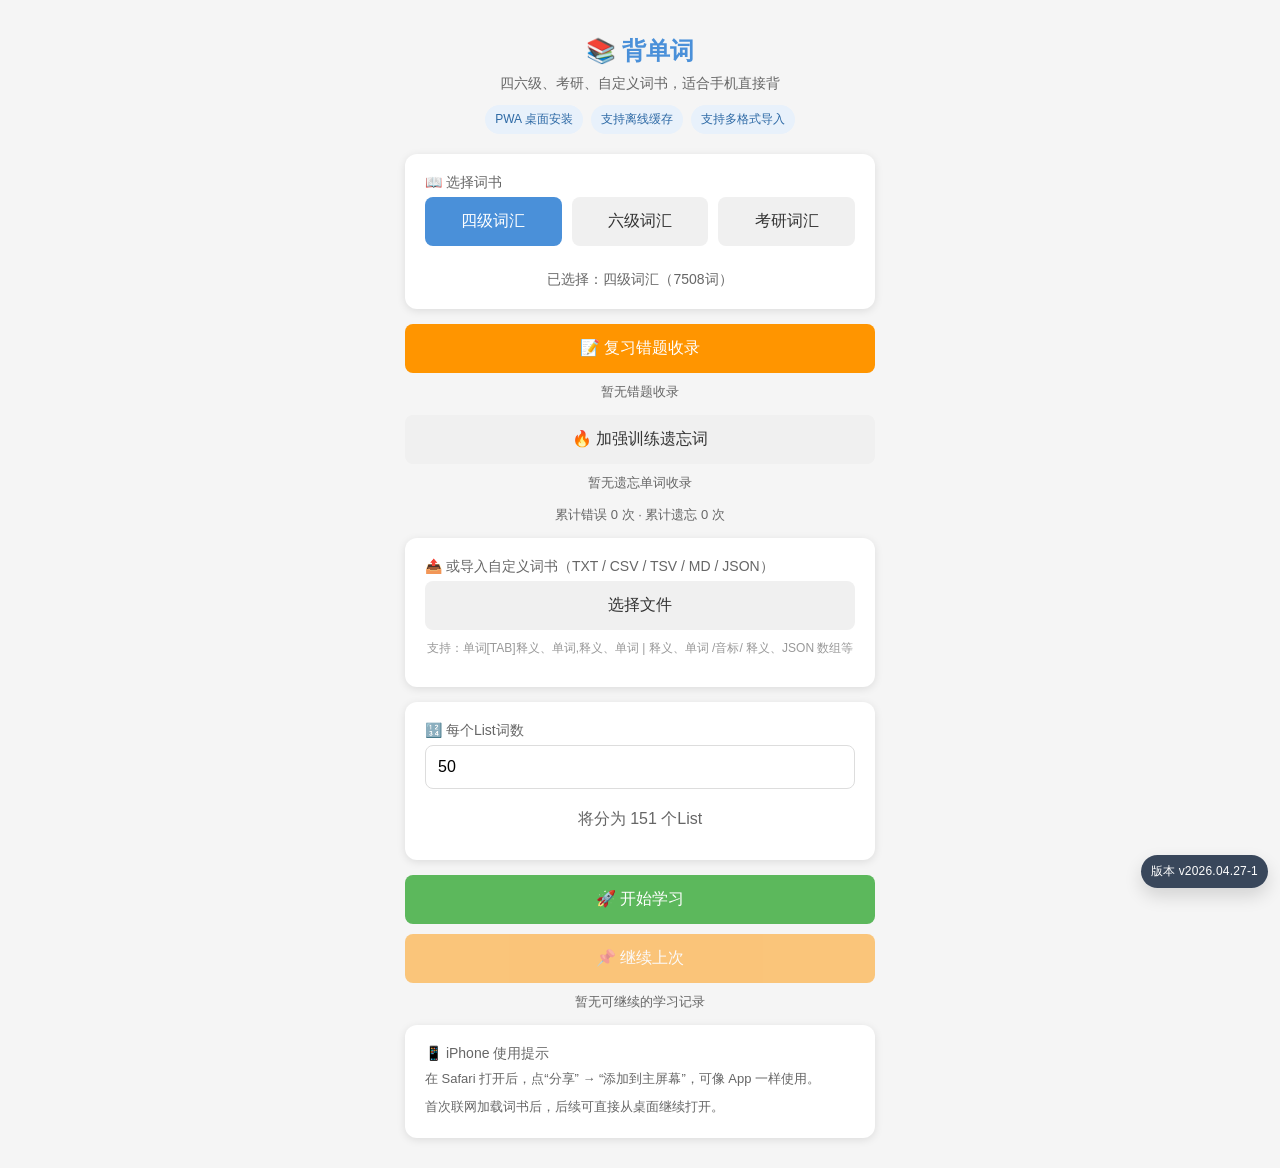
==== index.html @ 90d3c3e3 "fix: improve learning flow and book loading" ====
<!DOCTYPE html>
<html lang="zh-CN">
<head>
    <meta charset="UTF-8">
    <meta name="viewport" content="width=device-width, initial-scale=1.0, maximum-scale=1.0, user-scalable=no">
    <meta name="description" content="支持四级、六级、考研和自定义词书导入的移动端背单词应用。">
    <meta name="format-detection" content="telephone=no">
    <meta name="apple-mobile-web-app-capable" content="yes">
    <meta name="apple-mobile-web-app-status-bar-style" content="default">
    <meta name="apple-mobile-web-app-title" content="背单词">
    <meta name="theme-color" content="#4A90D9">
    <title>背单词</title>
    <link rel="manifest" href="manifest.json">
    <link rel="apple-touch-icon" href="icon-192.png">
    <script src="phonetic_db.js"></script>
    <style>
        * { margin: 0; padding: 0; box-sizing: border-box; }
        body { font-family: -apple-system, BlinkMacSystemFont, 'Segoe UI', Roboto, sans-serif; background: #f5f5f5; min-height: 100vh; }
        .container { max-width: 500px; margin: 0 auto; padding: 15px; }
        .header { text-align: center; padding: 20px 0; }
        .header h1 { color: #4A90D9; font-size: 24px; }
        .header p { color: #666; font-size: 14px; margin-top: 8px; }
        .card { background: white; border-radius: 12px; padding: 20px; margin-bottom: 15px; box-shadow: 0 2px 8px rgba(0,0,0,0.1); }
        .btn { display: block; width: 100%; padding: 14px; border: none; border-radius: 8px; font-size: 16px; cursor: pointer; margin-bottom: 10px; }
        .btn-primary { background: #4A90D9; color: white; }
        .btn-secondary { background: #f0f0f0; color: #333; }
        .btn-success { background: #5cb85c; color: white; }
        .btn-orange { background: #FF9500; color: white; }
        .btn-danger { background: #d9534f; color: white; }
        .btn:disabled { opacity: 0.5; }
        input, select { width: 100%; padding: 12px; border: 1px solid #ddd; border-radius: 8px; font-size: 16px; margin-bottom: 10px; }
        label { display: block; margin-bottom: 5px; color: #666; font-size: 14px; }
        .status-row { display: flex; gap: 8px; justify-content: center; flex-wrap: wrap; margin-top: 12px; }
        .status-pill { padding: 6px 10px; border-radius: 999px; background: #e8f1fb; color: #2d69a5; font-size: 12px; }
        .word-display { text-align: center; padding: 30px; background: linear-gradient(135deg, #667eea 0%, #764ba2 100%); border-radius: 12px; color: white; margin-bottom: 20px; }
        .word-display h2 { font-size: 32px; margin-bottom: 10px; }
        .word-display .phonetic { font-size: 18px; opacity: 0.9; margin-top: 5px; }
        .mode-switch { display: flex; gap: 10px; margin-bottom: 15px; }
        .mode-switch button { flex: 1; padding: 10px; border: none; border-radius: 8px; background: #f0f0f0; cursor: pointer; }
        .mode-switch button.active { background: #4A90D9; color: white; }
        .choice-btn { background: white; border: 2px solid #e0e0e0; color: #333; outline: none; -webkit-tap-highlight-color: transparent; }
        .choice-btn:hover, .choice-btn:focus { border-color: #e0e0e0; box-shadow: none; }
        .choice-btn:active { border-color: #4A90D9; }
        .progress { display: flex; justify-content: space-between; font-size: 14px; color: #666; margin-bottom: 15px; }
        .result { text-align: center; }
        .result h2 { color: #4A90D9; font-size: 28px; margin-bottom: 20px; }
        .stat { font-size: 48px; color: #5cb85c; margin: 20px 0; }
        .wrong-word { padding: 10px; background: #fff3f3; border-left: 3px solid #d9534f; margin-bottom: 8px; font-size: 14px; }
        .hidden { display: none !important; }
        .file-info { text-align: center; color: #666; margin: 10px 0; }
        .loading { text-align: center; padding: 40px; color: #666; }
        .loading-spinner { font-size: 32px; animation: spin 1s linear infinite; }
        @keyframes spin { from { transform: rotate(0deg); } to { transform: rotate(360deg); } }
        .list-grid { display: grid; grid-template-columns: repeat(3, 1fr); gap: 10px; }
        .list-item { background: white; border: 2px solid #e0e0e0; border-radius: 10px; padding: 15px; text-align: center; cursor: pointer; }
        .list-item:hover { border-color: #4A90D9; }
        .list-item .list-num { font-size: 18px; font-weight: bold; color: #4A90D9; }
        .list-item .list-count { font-size: 12px; color: #999; margin-top: 5px; }
        .list-pager { display: flex; align-items: center; gap: 8px; margin-bottom: 12px; }
        .list-pager button { flex: 0 0 auto; border: none; border-radius: 8px; background: #eef6ff; color: #4A90D9; padding: 10px 12px; font-size: 14px; }
        .list-pager button:disabled { opacity: 0.45; }
        .list-pager select { flex: 1; margin: 0; padding: 9px 10px; font-size: 14px; }
        .list-page-info { text-align: center; color: #666; font-size: 13px; margin-bottom: 10px; }
        .preview-toolbar { display: flex; align-items: center; justify-content: space-between; gap: 12px; margin-bottom: 10px; color: #666; font-size: 13px; }
        .preview-word { display: grid; grid-template-columns: minmax(0, 1fr) auto; gap: 8px 12px; padding: 12px; border-bottom: 1px solid #f0f0f0; }
        .preview-word:last-child { border-bottom: none; }
        .preview-word .pw-en { font-size: 16px; font-weight: 500; color: #333; }
        .preview-word .pw-phonetic { font-size: 13px; color: #888; margin-top: 2px; }
        .preview-word .pw-cn { grid-column: 1 / -1; font-size: 14px; color: #666; line-height: 1.45; cursor: pointer; transition: all 0.2s ease; }
        .preview-word .pw-cn.masked { filter: blur(5px); color: transparent; text-shadow: 0 0 10px rgba(102,102,102,0.85); user-select: none; }
        .preview-word .pw-cn.masked::after { content: '点击显示释义'; display: block; color: #999; filter: none; text-shadow: none; font-size: 12px; }
        .preview-main { display: flex; align-items: center; gap: 8px; min-width: 0; }
        .preview-main > div { min-width: 0; }
        .forgot-toggle { align-self: center; background: #f4f6f8; color: #666; border: 1px solid #dfe4ea; border-radius: 999px; padding: 7px 10px; font-size: 13px; cursor: pointer; white-space: nowrap; }
        .forgot-toggle.active { background: #fff3e6; color: #d9822b; border-color: #f0b36b; }
        .preview-speak-btn { background: #eef6ff; color: #4A90D9; border: 1px solid #cfe5fb; border-radius: 50%; width: 32px; height: 32px; font-size: 15px; cursor: pointer; flex: 0 0 auto; }
        .preview-speak-btn:hover { background: #dcedff; }
        .speak-btn { background: #4A90D9; color: white; border: none; border-radius: 50%; width: 40px; height: 40px; font-size: 18px; cursor: pointer; margin-left: 10px; }
        .speak-btn:hover { background: #357abd; }
        .word-header { display: flex; align-items: center; justify-content: center; gap: 10px; }
        .pronunciation-fallback { margin-top: 12px; background: rgba(255,255,255,0.18); border-radius: 10px; padding: 10px; }
        .pronunciation-fallback p { font-size: 12px; opacity: 0.95; margin-bottom: 8px; }
        .pronunciation-fallback audio { width: 100%; }
        .resume-info { text-align: center; color: #666; font-size: 13px; margin: 6px 0 14px; min-height: 18px; }
        .tip-list { color: #666; font-size: 13px; line-height: 1.7; }
        .tip-list p + p { margin-top: 6px; }
        .version-badge {
            position: fixed;
            right: 12px;
            bottom: 12px;
            padding: 8px 10px;
            border-radius: 999px;
            background: rgba(31, 47, 70, 0.88);
            color: #fff;
            font-size: 12px;
            letter-spacing: 0.2px;
            box-shadow: 0 8px 18px rgba(0,0,0,0.14);
            z-index: 999;
        }
    </style>
</head>
<body>
    <div class="container">
        <!-- 设置页 -->
        <div id="setup-page">
            <div class="header">
                <h1>📚 背单词</h1>
                <p>四六级、考研、自定义词书，适合手机直接背</p>
                <div class="status-row">
                    <span class="status-pill">PWA 桌面安装</span>
                    <span class="status-pill">支持离线缓存</span>
                    <span class="status-pill">支持多格式导入</span>
                </div>
            </div>
            
            <div id="loading-area" class="loading">
                <div class="loading-spinner">⏳</div>
                <p style="margin-top:10px;">正在加载词书...</p>
            </div>

            <div id="book-selection" class="hidden">
                <div class="card">
                    <label>📖 选择词书</label>
                    <div style="display:flex;gap:10px;margin-bottom:15px;">
                        <button class="btn btn-primary" onclick="selectBook('cet4')" id="btn-cet4" style="flex:1;">四级词汇</button>
                        <button class="btn btn-secondary" onclick="selectBook('cet6')" id="btn-cet6" style="flex:1;">六级词汇</button>
                        <button class="btn btn-secondary" onclick="selectBook('kaoyan')" id="btn-kaoyan" style="flex:1;">考研词汇</button>
                    </div>
                    <div id="book-info" style="text-align:center;color:#666;font-size:14px;">请选择词书</div>
                </div>

                <button class="btn btn-orange" onclick="reviewCollectedWrongWords()">📝 复习错题收录</button>
                <div id="wrong-collection-info" class="resume-info">暂无错题收录</div>
                <button class="btn btn-secondary" onclick="reviewForgottenWords()">🔥 加强训练遗忘词</button>
                <div id="forgot-home-info" class="resume-info">暂无遗忘单词收录</div>
                <div id="learning-stats-info" class="resume-info">累计错误 0 次 · 累计遗忘 0 次</div>

                <div class="card">
                    <label>📤 或导入自定义词书（TXT / CSV / TSV / MD / JSON）</label>
                    <input type="file" id="file-input" accept=".txt,.csv,.tsv,.md,.list,.json" style="display:none">
                    <button class="btn btn-secondary" onclick="document.getElementById('file-input').click()">选择文件</button>
                    <div style="text-align:center;color:#999;font-size:12px;margin-top:8px;">支持：单词[TAB]释义、单词,释义、单词 | 释义、单词 /音标/ 释义、JSON 数组等</div>
                    <div id="file-info" class="file-info"></div>
                </div>

                <div class="card">
                    <label>🔢 每个List词数</label>
                    <input type="number" id="words-per-list" value="50" min="5" max="200">
                    <div id="list-count" style="text-align:center;color:#666;margin:10px 0;">将分为 0 个List</div>
                </div>

                <button class="btn btn-success" onclick="showListSelection()">🚀 开始学习</button>
                <button class="btn btn-orange" onclick="continueLearning()" id="continue-btn" disabled>📌 继续上次</button>
                <div id="resume-info" class="resume-info">暂无可继续的学习记录</div>
            </div>

            <div class="card">
                <label>📱 iPhone 使用提示</label>
                <div class="tip-list">
                    <p>在 Safari 打开后，点“分享” → “添加到主屏幕”，可像 App 一样使用。</p>
                    <p>首次联网加载词书后，后续可直接从桌面继续打开。</p>
                </div>
            </div>
        </div>

        <!-- List选择页 -->
        <div id="list-page" class="hidden">
            <div class="header"><h1>📋 选择List</h1></div>
            <div class="card">
                <div class="list-pager">
                    <button type="button" id="list-prev-btn" onclick="changeListPage(-1)">上一页</button>
                    <select id="list-page-select" onchange="goToListPage(parseInt(this.value, 10))"></select>
                    <button type="button" id="list-next-btn" onclick="changeListPage(1)">下一页</button>
                </div>
                <div id="list-page-info" class="list-page-info"></div>
                <div id="list-grid" class="list-grid"></div>
            </div>
            <button class="btn btn-secondary" onclick="showSetup()">返回</button>
        </div>

        <!-- List预览页 -->
        <div id="preview-page" class="hidden">
            <div class="header"><h1 id="preview-title">List 1</h1></div>
            <div class="card">
                <div class="preview-toolbar">
                    <label style="margin:0;display:flex;align-items:center;gap:6px;"><input type="checkbox" id="meaning-mask-toggle" checked onchange="togglePreviewMeaningMask(this.checked)"> 遮挡中文释义</label>
                    <span id="forgot-preview-info">遗忘收录 0 个</span>
                </div>
                <div id="preview-words" style="max-height: 60vh; overflow-y: auto;"></div>
            </div>
            <button class="btn btn-success" onclick="startListLearning()">🚀 开始背诵</button>
            <button class="btn btn-orange" onclick="reviewForgottenWords()">🔥 加强训练遗忘词</button>
            <button class="btn btn-secondary" onclick="showListSelection()">返回</button>
        </div>

        <!-- 学习页 -->
        <div id="learn-page" class="hidden">
            <div class="progress">
                <span id="list-progress">List 1/1</span>
                <span id="word-progress">1/50</span>
                <span id="score-display">正确: 0</span>
            </div>
            <div class="word-display">
                <div class="word-header">
                    <h2 id="word-text">word</h2>
                    <button class="speak-btn" onclick="speakWord()">🔊</button>
                </div>
                <div class="phonetic" id="word-phonetic">/phonetic/</div>
                <div id="pronunciation-fallback" class="pronunciation-fallback">
                    <p>如果喇叭没有声音，请直接点下面的播放控件。</p>
                    <audio id="pronunciation-player" controls playsinline webkit-playsinline preload="none"></audio>
                </div>
            </div>
            <div class="mode-switch">
                <button id="mode-select" onclick="switchMode('select')">选择题</button>
                <button id="mode-input" onclick="switchMode('input')">输入</button>
            </div>
            <div id="choices-area"></div>
            <div id="input-area" class="hidden">
                <input type="text" id="answer-input" placeholder="输入中文意思" autocomplete="off">
                <button class="btn btn-success" onclick="checkInput()">确认</button>
            </div>
            <div id="feedback-area"></div>
            <button class="btn btn-secondary" id="previous-word-btn" onclick="previousWord()">上一个</button>
            <button class="btn btn-secondary" onclick="showSetup()">返回</button>
        </div>

        <!-- 结果页 -->
        <div id="result-page" class="hidden">
            <div class="card result">
                <h2>🎉 学习完成</h2>
                <div class="stat" id="accuracy">0%</div>
                <p id="score-text">正确: 0  错误: 0</p>
            </div>
            <div class="card">
                <h3>📝 错词本</h3>
                <div id="wrong-words-list"></div>
            </div>
            <button class="btn btn-primary" onclick="showSetup()">重新开始</button>
            <button class="btn btn-orange" onclick="reviewWrongWords()">复习错词</button>
            <button class="btn btn-secondary" onclick="reviewCollectedWrongWords()">复习全部收录错题</button>
        </div>
    </div>
    <div id="version-badge" class="version-badge">版本 --</div>

    <script>
        let app = {
            words: [],
            allLists: [],
            currentListIdx: 0,
            currentWordIdx: 0,
            wordsPerList: 50,
            mode: 'select',
            score: 0,
            wrongWords: [],
            choiceLocked: false,
            showAnswer: false,
            wordBooks: {},
            bookManifest: null,
            selectedListIdx: 0,
            previewWords: [],
            listPageIdx: 0,
            reviewReturnState: null
        };

        let currentBookKey = 'cet4';
        const APP_VERSION = 'v2026.04.27-1';
        const WORD_APP_STATE_KEY = 'wordAppState';
        const WRONG_WORDS_COLLECTION_KEY = 'wrongWordsCollection:v1';
        const FORGOTTEN_WORDS_COLLECTION_KEY = 'forgottenWordsCollection:v1';
        const WORD_STATS_KEY = 'wordStats:v1';
        const WORD_BOOKS_CACHE_KEY = 'wordBooksManifest:v1';
        const LEGACY_WORD_BOOKS_CACHE_KEYS = ['wordBooksCache', 'wordBooksCache:v2', 'wordBooksCache:v3'];
        const WORD_BOOKS_MANIFEST_PATH = 'books_manifest.json';
        const BOOK_NAMES = {cet4: '四级词汇', cet6: '六级词汇', kaoyan: '考研词汇'};
        let currentWordRenderToken = 0;
        let phoneticCache = {};
        let englishVoices = [];
        let pronunciationAudio = null;
        const LISTS_PER_PAGE = 24;

        function getWordCollectionKey(word) {
            const bookKey = word.bookKey || currentBookKey;
            return `${bookKey}::${word.word}::${word.meaning}`;
        }

        function getWrongWordKey(word) {
            return getWordCollectionKey(word);
        }

        function getStoredCollection(storageKey) {
            try {
                const data = JSON.parse(localStorage.getItem(storageKey) || '{}');
                return data && typeof data === 'object' && !Array.isArray(data) ? data : {};
            } catch (e) {
                return {};
            }
        }

        function saveStoredCollection(storageKey, collection) {
            localStorage.setItem(storageKey, JSON.stringify(collection));
        }

        function getWordStatsCollection() {
            return getStoredCollection(WORD_STATS_KEY);
        }

        function saveWordStatsCollection(collection) {
            saveStoredCollection(WORD_STATS_KEY, collection);
        }

        function getWordStats(word) {
            return getWordStatsCollection()[getWordCollectionKey(word)] || {};
        }

        function incrementWordStat(word, fieldName) {
            if (!word || !word.word || !word.meaning) return;
            const collection = getWordStatsCollection();
            const key = getWordCollectionKey(word);
            const existing = collection[key] || {};
            collection[key] = {
                word: word.word,
                meaning: word.meaning,
                phonetic: word.phonetic || existing.phonetic || '',
                bookKey: word.bookKey || currentBookKey,
                bookName: word.bookName || BOOK_NAMES[currentBookKey] || currentBookKey,
                wrongCount: existing.wrongCount || 0,
                forgottenCount: existing.forgottenCount || 0,
                updatedAt: Date.now()
            };
            collection[key][fieldName] = (collection[key][fieldName] || 0) + 1;
            saveWordStatsCollection(collection);
            updateLearningStatsInfo();
        }

        function updateLearningStatsInfo() {
            const info = document.getElementById('learning-stats-info');
            if (!info) return;
            const stats = Object.values(getWordStatsCollection());
            const wrongTotal = stats.reduce((sum, item) => sum + (item.wrongCount || 0), 0);
            const forgottenTotal = stats.reduce((sum, item) => sum + (item.forgottenCount || 0), 0);
            info.textContent = `累计错误 ${wrongTotal} 次 · 累计遗忘 ${forgottenTotal} 次`;
        }

        function getWrongWordsCollection() {
            return getStoredCollection(WRONG_WORDS_COLLECTION_KEY);
        }

        function saveWrongWordsCollection(collection) {
            saveStoredCollection(WRONG_WORDS_COLLECTION_KEY, collection);
        }

        function getForgottenWordsCollection() {
            return getStoredCollection(FORGOTTEN_WORDS_COLLECTION_KEY);
        }

        function saveForgottenWordsCollection(collection) {
            saveStoredCollection(FORGOTTEN_WORDS_COLLECTION_KEY, collection);
        }

        function getCollectedForgottenWords() {
            return Object.values(getForgottenWordsCollection())
                .sort((a, b) => (b.markedAt || 0) - (a.markedAt || 0));
        }

        function updateForgottenCollectionInfo() {
            const words = getCollectedForgottenWords();
            const previewInfo = document.getElementById('forgot-preview-info');
            const homeInfo = document.getElementById('forgot-home-info');
            if (previewInfo) {
                previewInfo.textContent = `遗忘收录 ${words.length} 个`;
            }
            if (homeInfo) {
                homeInfo.textContent = words.length ? `已收录 ${words.length} 个遗忘单词` : '暂无遗忘单词收录';
            }
        }

        function togglePreviewMeaningMask(enabled) {
            document.querySelectorAll('#preview-words .pw-cn').forEach(el => {
                el.classList.toggle('masked', enabled && el.dataset.revealed !== 'true');
            });
        }

        function revealPreviewMeaning(el) {
            if (!el) return;
            el.dataset.revealed = 'true';
            el.classList.remove('masked');
        }

        function shuffledWords(words) {
            const result = [...words];
            for (let i = result.length - 1; i > 0; i--) {
                const j = Math.floor(Math.random() * (i + 1));
                [result[i], result[j]] = [result[j], result[i]];
            }
            return result;
        }

        function isForgottenWord(word) {
            return Boolean(getForgottenWordsCollection()[getWordCollectionKey(word)]);
        }

        function setForgottenWord(word, isForgotten) {
            if (!word || !word.word || !word.meaning) return;
            const collection = getForgottenWordsCollection();
            const key = getWordCollectionKey(word);

            if (isForgotten) {
                const existing = collection[key] || {};
                if (!existing.word) {
                    incrementWordStat(word, 'forgottenCount');
                }
                collection[key] = {
                    word: word.word,
                    meaning: word.meaning,
                    phonetic: word.phonetic || existing.phonetic || '',
                    bookKey: word.bookKey || currentBookKey,
                    bookName: word.bookName || BOOK_NAMES[currentBookKey] || currentBookKey,
                    markedAt: Date.now()
                };
            } else {
                delete collection[key];
            }

            saveForgottenWordsCollection(collection);
            updateForgottenCollectionInfo();
            updateLearningStatsInfo();
        }

        function getCollectedWrongWords() {
            return Object.values(getWrongWordsCollection())
                .sort((a, b) => (b.lastWrongAt || 0) - (a.lastWrongAt || 0));
        }

        function updateWrongCollectionInfo() {
            const info = document.getElementById('wrong-collection-info');
            if (!info) return;

            const words = getCollectedWrongWords();
            if (!words.length) {
                info.textContent = '暂无错题收录';
                return;
            }

            const totalWrongCount = words.reduce((sum, item) => sum + (item.wrongCount || 0), 0);
            info.textContent = `已收录 ${words.length} 个错题，累计错 ${totalWrongCount} 次`;
        }

        function recordWrongWord(word) {
            if (!word || !word.word || !word.meaning) return;
            incrementWordStat(word, 'wrongCount');

            if (!app.wrongWords.some(item => item.word === word.word && item.meaning === word.meaning)) {
                app.wrongWords.push(word);
            }

            const collection = getWrongWordsCollection();
            const key = getWrongWordKey(word);
            const existing = collection[key] || {};
            collection[key] = {
                word: word.word,
                meaning: word.meaning,
                phonetic: word.phonetic || existing.phonetic || '',
                bookKey: word.bookKey || currentBookKey,
                bookName: word.bookName || BOOK_NAMES[currentBookKey] || currentBookKey,
                wrongCount: (existing.wrongCount || 0) + 1,
                firstWrongAt: existing.firstWrongAt || Date.now(),
                lastWrongAt: Date.now()
            };
            saveWrongWordsCollection(collection);
            updateWrongCollectionInfo();
        }

        function clearForgottenRecords(words) {
            if (!Array.isArray(words) || words.length === 0) return;
            const collection = getForgottenWordsCollection();
            words.forEach(word => delete collection[getWordCollectionKey(word)]);
            saveForgottenWordsCollection(collection);
            updateForgottenCollectionInfo();
        }
        const bookLoadPromises = {};

        function getWordKey(word) {
            return String(word || '').trim().toLowerCase();
        }

        function setCachedPhonetic(word, phonetic) {
            const key = getWordKey(word);
            const normalized = normalizePhonetic(phonetic);
            if (key && normalized) {
                phoneticCache[key] = normalized;
            }
            return normalized;
        }

        function getCachedPhonetic(word) {
            return phoneticCache[getWordKey(word)] || '';
        }

        function rebuildPhoneticCache() {
            phoneticCache = {};

            if (typeof PHONETIC_DB !== 'undefined') {
                Object.entries(PHONETIC_DB).forEach(([word, phonetic]) => {
                    setCachedPhonetic(word, phonetic);
                });
            }

            if (app.wordBooks) {
                Object.values(app.wordBooks).forEach(words => {
                    words.forEach(item => setCachedPhonetic(item.word, item.phonetic));
                });
            }

            if (app.words) {
                app.words.forEach(item => setCachedPhonetic(item.word, item.phonetic));
            }
        }

        function hydrateWordPhonetic(word) {
            if (!word) return '';
            if (word.phonetic) {
                return setCachedPhonetic(word.word, word.phonetic);
            }

            const phonetic = getCachedPhonetic(word.word);
            if (phonetic) {
                word.phonetic = phonetic;
                return phonetic;
            }

            return '';
        }

        function getBookManifestEntry(bookKey) {
            return app.bookManifest?.books?.[bookKey] || null;
        }

        function isValidBookManifest(manifest) {
            return ['cet4', 'cet6', 'kaoyan'].every(key => {
                const entry = manifest?.books?.[key];
                return entry && entry.path && Number(entry.count) > 0;
            });
        }

        function getCurrentBookWordCount() {
            if (app.words.length > 0) {
                return app.words.length;
            }

            const manifestEntry = getBookManifestEntry(currentBookKey);
            return manifestEntry?.count || 0;
        }

        function updateSelectedBookInfo(extraText = '') {
            const bookInfo = document.getElementById('book-info');
            if (!currentBookKey || !BOOK_NAMES[currentBookKey]) {
                bookInfo.textContent = '请选择词书';
                return;
            }

            const count = getCurrentBookWordCount();
            const suffix = extraText ? ` · ${extraText}` : '';
            bookInfo.textContent = `已选择：${BOOK_NAMES[currentBookKey]}（${count}词）${suffix}`;
        }

        async function ensureBookLoaded(bookKey) {
            const manifestEntry = getBookManifestEntry(bookKey);
            if (!manifestEntry) {
                throw new Error('词书清单不存在');
            }

            if (app.wordBooks[bookKey]) {
                return app.wordBooks[bookKey];
            }

            if (bookLoadPromises[bookKey]) {
                return bookLoadPromises[bookKey];
            }

            bookLoadPromises[bookKey] = (async () => {
                const response = await fetch(manifestEntry.path, { cache: 'no-store' });
                if (!response.ok) {
                    throw new Error(`词书加载失败：${response.status}`);
                }

                const words = await response.json();
                hydrateWordListPhonetics(words);
                app.wordBooks[bookKey] = words;
                rebuildPhoneticCache();

                return words;
            })();

            try {
                return await bookLoadPromises[bookKey];
            } finally {
                delete bookLoadPromises[bookKey];
            }
        }

        function refreshEnglishVoices() {
            if (!('speechSynthesis' in window)) {
                englishVoices = [];
                return englishVoices;
            }

            const voices = window.speechSynthesis.getVoices();
            englishVoices = voices
                .filter(voice => /^en([-_]|$)/i.test(voice.lang))
                .sort((a, b) => {
                    const score = voice => {
                        let result = 0;
                        if (voice.default) result += 100;
                        if (/en-us/i.test(voice.lang)) result += 20;
                        if (/samantha|alex|daniel|serena|victoria|ava|allison/i.test(voice.name)) result += 10;
                        if (/compact/i.test(voice.name)) result -= 5;
                        return result;
                    };
                    return score(b) - score(a);
                });
            return englishVoices;
        }

        function getPreferredEnglishVoice() {
            if (!englishVoices.length) {
                refreshEnglishVoices();
            }
            return englishVoices[0] || null;
        }

        function speakWithBrowserTTS(text) {
            if (!('speechSynthesis' in window) || typeof SpeechSynthesisUtterance === 'undefined') {
                return false;
            }

            const synth = window.speechSynthesis;
            const utterance = new SpeechSynthesisUtterance(text);
            const voice = getPreferredEnglishVoice();

            utterance.lang = voice?.lang || 'en-US';
            if (voice) {
                utterance.voice = voice;
            }
            utterance.rate = 0.95;
            utterance.pitch = 1;
            utterance.volume = 1;

            synth.cancel();
            window.setTimeout(() => {
                synth.speak(utterance);
                if (synth.paused) {
                    synth.resume();
                }
            }, 0);

            return true;
        }

        function stopCurrentPronunciation() {
            if ('speechSynthesis' in window) {
                window.speechSynthesis.cancel();
            }

            if (pronunciationAudio) {
                pronunciationAudio.pause();
                pronunciationAudio.removeAttribute('src');
                pronunciationAudio.load();
            }

            const player = getPronunciationPlayer();
            if (player) {
                player.pause();
                player.removeAttribute('src');
                player.load();
            }
        }

        function getPronunciationAudioUrl(word) {
            return `https://dict.youdao.com/dictvoice?audio=${encodeURIComponent(word)}&type=2`;
        }

        function getPronunciationPlayer() {
            return document.getElementById('pronunciation-player');
        }

        function showPronunciationFallback(audioUrl) {
            const container = document.getElementById('pronunciation-fallback');
            const player = getPronunciationPlayer();
            if (!container || !player) return;

            player.src = audioUrl;
            player.volume = 1;
            player.muted = false;
            container.classList.remove('hidden');
        }

        function hidePronunciationFallback() {
            const player = getPronunciationPlayer();
            if (player) {
                player.removeAttribute('src');
                player.load();
            }
        }

        function updateVersionBadge() {
            const badge = document.getElementById('version-badge');
            if (badge) {
                badge.textContent = `版本 ${APP_VERSION}`;
            }
        }

        function hydrateWordListPhonetics(words) {
            if (!Array.isArray(words)) return;
            words.forEach(word => {
                hydrateWordPhonetic(word);
            });
        }

        function updateBookButtons(activeBookKey) {
            ['cet4', 'cet6', 'kaoyan'].forEach(key => {
                const btn = document.getElementById('btn-' + key);
                if (key === activeBookKey) {
                    btn.className = 'btn btn-primary';
                } else {
                    btn.className = 'btn btn-secondary';
                }
                btn.style.flex = '1';
            });
        }

        function setCustomWords(words, label = '') {
            currentBookKey = null;
            app.words = words;
            hydrateWordListPhonetics(app.words);
            updateBookButtons(null);
            document.getElementById('book-info').textContent = `已导入自定义词书（${app.words.length}词）`;
            document.getElementById('file-info').textContent = label || `已加载 ${app.words.length} 个单词`;
            updateListCount();
        }

        function persistAppState() {
            if (!app.words.length) return;
            localStorage.setItem(WORD_APP_STATE_KEY, JSON.stringify({
                words: app.words,
                wordsPerList: app.wordsPerList,
                currentBook: currentBookKey,
                currentListIdx: app.currentListIdx,
                currentWordIdx: app.currentWordIdx,
                score: app.score,
                wrongWords: app.wrongWords,
                mode: app.mode,
                updatedAt: Date.now()
            }));
            updateResumeButton();
        }

        function clearAppState() {
            localStorage.removeItem(WORD_APP_STATE_KEY);
            updateResumeButton();
        }

        function updateResumeButton() {
            const continueBtn = document.getElementById('continue-btn');
            const resumeInfo = document.getElementById('resume-info');
            const saved = localStorage.getItem(WORD_APP_STATE_KEY);

            if (!saved) {
                continueBtn.disabled = true;
                resumeInfo.textContent = '暂无可继续的学习记录';
                return;
            }

            try {
                const state = JSON.parse(saved);
                if (!Array.isArray(state.words) || state.words.length === 0) {
                    throw new Error('invalid state');
                }

                const sourceLabel = state.currentBook && BOOK_NAMES[state.currentBook]
                    ? BOOK_NAMES[state.currentBook]
                    : '自定义词书';
                const listNo = (state.currentListIdx || 0) + 1;
                const wordNo = (state.currentWordIdx || 0) + 1;
                continueBtn.disabled = false;
                resumeInfo.textContent = `上次进度：${sourceLabel} · List ${listNo} · 第 ${wordNo} 词`;
            } catch (error) {
                continueBtn.disabled = true;
                resumeInfo.textContent = '学习记录不可用，继续学习功能已停用';
            }
        }

        function cleanImportedField(value) {
            return String(value || '')
                .replace(/^\uFEFF/, '')
                .trim()
                .replace(/^["'`]+|["'`]+$/g, '')
                .trim();
        }

        function normalizePhonetic(phonetic) {
            const value = cleanImportedField(phonetic);
            if (!value) return '';
            if (
                (value.startsWith('/') && value.endsWith('/')) ||
                (value.startsWith('[') && value.endsWith(']'))
            ) {
                return value;
            }
            return `/${value.replace(/^\/+|\/+$/g, '')}/`;
        }

        function looksLikePhonetic(value) {
            const text = cleanImportedField(value);
            if (!text) return false;
            return (
                /^\/[^/]+\/$/.test(text) ||
                /^\[[^\]]+\]$/.test(text) ||
                /[ˈˌəɪʊɛæɑɔθðŋʃʒʧʤ]/.test(text)
            );
        }

        function looksLikeMeaning(value) {
            const text = cleanImportedField(value);
            if (!text) return false;
            return (
                /[\u4e00-\u9fff]/.test(text) ||
                /\b(?:n|v|vt|vi|adj|adv|prep|pron|num|int|conj|art|aux|phr)\./i.test(text)
            );
        }

        function isHeaderRow(fields) {
            const headerTokens = new Set([
                'word', 'words', 'term', 'name', 'english', 'en',
                'meaning', 'meanings', 'definition', 'definitions', 'translation',
                'phonetic', 'pronunciation', 'sound',
                '单词', '英文', '释义', '含义', '中文', '翻译', '音标'
            ]);
            return fields.every(field => headerTokens.has(field.toLowerCase()));
        }

        function createImportedWord(word, meaning, phonetic = '') {
            const normalizedWord = cleanImportedField(word);
            const normalizedMeaning = cleanImportedField(meaning);
            const normalizedPhonetic = normalizePhonetic(phonetic);
            if (!normalizedWord || !normalizedMeaning) return null;
            return normalizedPhonetic
                ? {word: normalizedWord, phonetic: normalizedPhonetic, meaning: normalizedMeaning}
                : {word: normalizedWord, meaning: normalizedMeaning};
        }

        function parseDelimitedFields(line, delimiter) {
            const fields = [];
            let current = '';
            let inQuotes = false;

            for (let i = 0; i < line.length; i++) {
                const char = line[i];
                if (char === '"') {
                    if (inQuotes && line[i + 1] === '"') {
                        current += '"';
                        i++;
                    } else {
                        inQuotes = !inQuotes;
                    }
                    continue;
                }
                if (char === delimiter && !inQuotes) {
                    fields.push(current);
                    current = '';
                    continue;
                }
                current += char;
            }

            fields.push(current);
            return fields.map(cleanImportedField);
        }

        function createWordFromFields(fields) {
            const cleanedFields = fields.map(cleanImportedField).filter(Boolean);
            if (cleanedFields.length === 0) return {entry: null, ignored: true};
            if (isHeaderRow(cleanedFields)) return {entry: null, ignored: true};
            if (cleanedFields.length < 2) return {entry: null, ignored: false};

            const [word, second, ...rest] = cleanedFields;
            if (rest.length === 0) {
                return {entry: createImportedWord(word, second), ignored: false};
            }

            const third = rest[0];
            if (looksLikePhonetic(second)) {
                return {
                    entry: createImportedWord(word, rest.join(' '), second),
                    ignored: false
                };
            }

            if (looksLikePhonetic(third)) {
                return {
                    entry: createImportedWord(word, second, third),
                    ignored: false
                };
            }

            return {
                entry: createImportedWord(word, [second, ...rest].join(' ')),
                ignored: false
            };
        }

        function tryParseDelimitedLine(line) {
            if (/^\|?(?:\s*[-:]+\s*\|)+\s*[-:]+\s*\|?$/.test(line)) {
                return {entry: null, ignored: true};
            }

            if (line.includes('\t')) {
                return createWordFromFields(parseDelimitedFields(line, '\t'));
            }

            if (line.startsWith('|') || /\s\|\s/.test(line)) {
                const fields = line
                    .split('|')
                    .map(cleanImportedField)
                    .filter(Boolean);
                return createWordFromFields(fields);
            }

            if (line.includes(',')) {
                return createWordFromFields(parseDelimitedFields(line, ','));
            }

            if (line.includes('，')) {
                return createWordFromFields(line.split('，'));
            }

            if (/[：:]/.test(line)) {
                const match = line.match(/^(.+?)\s*[：:]\s*(.+)$/);
                if (match) {
                    return {
                        entry: createImportedWord(match[1], match[2]),
                        ignored: false
                    };
                }
            }

            if (/\s[-–—]\s/.test(line)) {
                const match = line.match(/^(.+?)\s+[-–—]\s+(.+)$/);
                if (match) {
                    return {
                        entry: createImportedWord(match[1], match[2]),
                        ignored: false
                    };
                }
            }

            return null;
        }

        function parseLooseWordLine(line) {
            const phoneticMatch = line.match(/^(.+?)\s+(\/[^/]+\/|\[[^\]]+\])\s+(.+)$/);
            if (phoneticMatch) {
                return createImportedWord(phoneticMatch[1], phoneticMatch[3], phoneticMatch[2]);
            }

            const posMatch = line.match(/^([A-Za-z][A-Za-z0-9'().\-/ ]{0,80})\s+((?:n|v|vt|vi|adj|adv|prep|pron|num|int|conj|art|aux|phr)\..+)$/i);
            if (posMatch) {
                return createImportedWord(posMatch[1], posMatch[2]);
            }

            const chineseMeaningMatch = line.match(/^([A-Za-z][A-Za-z0-9'().\-/ ]{0,80})\s+(.+)$/);
            if (chineseMeaningMatch && looksLikeMeaning(chineseMeaningMatch[2])) {
                return createImportedWord(chineseMeaningMatch[1], chineseMeaningMatch[2]);
            }

            return null;
        }

        function parseTextWordLine(rawLine) {
            let line = String(rawLine || '').replace(/^\uFEFF/, '').trim();
            if (!line) return {entry: null, ignored: true};

            if (/^(#|\/\/|;)/.test(line)) {
                return {entry: null, ignored: true};
            }

            line = line.replace(/^\d+\s*[.)、]\s*/, '').trim();
            line = line.replace(/^[*•·]\s+/, '').trim();
            if (!line) return {entry: null, ignored: true};

            const delimitedResult = tryParseDelimitedLine(line);
            if (delimitedResult) return delimitedResult;

            return {
                entry: parseLooseWordLine(line),
                ignored: false
            };
        }

        function dedupeImportedWords(words) {
            const mergedWords = [];
            const seen = new Map();
            let duplicateCount = 0;

            words.forEach(word => {
                const key = `${word.word.toLowerCase()}__${word.meaning}`;
                if (seen.has(key)) {
                    duplicateCount++;
                    const existing = mergedWords[seen.get(key)];
                    if (!existing.phonetic && word.phonetic) {
                        existing.phonetic = word.phonetic;
                    }
                    return;
                }
                seen.set(key, mergedWords.length);
                mergedWords.push({...word});
            });

            return {words: mergedWords, duplicateCount};
        }

        function parseTextWordBook(text) {
            const words = [];
            const skippedLines = [];
            let skippedCount = 0;

            text.split(/\r?\n/).forEach(rawLine => {
                const result = parseTextWordLine(rawLine);
                if (result.entry) {
                    words.push(result.entry);
                    return;
                }
                if (!result.ignored) {
                    skippedCount++;
                    if (skippedLines.length < 5) {
                        skippedLines.push(rawLine.trim());
                    }
                }
            });

            const deduped = dedupeImportedWords(words);
            return {
                words: deduped.words,
                skippedCount,
                skippedLines,
                duplicateCount: deduped.duplicateCount
            };
        }

        function parseJsonWordBook(text) {
            const words = [];
            const skippedLines = [];
            let skippedCount = 0;
            const parsed = JSON.parse(text);

            let source = parsed;
            if (!Array.isArray(source) && Array.isArray(parsed.words)) source = parsed.words;
            if (!Array.isArray(source) && Array.isArray(parsed.data)) source = parsed.data;

            if (Array.isArray(source)) {
                source.forEach(item => {
                    let entry = null;
                    if (typeof item === 'string') {
                        entry = parseTextWordLine(item).entry;
                    } else if (item && typeof item === 'object') {
                        const meaningValue = Array.isArray(item.meanings)
                            ? item.meanings.join('；')
                            : item.meaning || item.definition || item.translation || item.cn || item.zh;
                        entry = createImportedWord(
                            item.word || item.name || item.term || item.english || item.en,
                            meaningValue,
                            item.phonetic || item.usphone || item.ukphone || item.pronunciation
                        );
                    }

                    if (entry) {
                        words.push(entry);
                    } else {
                        skippedCount++;
                        if (skippedLines.length < 5) {
                            skippedLines.push(JSON.stringify(item));
                        }
                    }
                });
            } else if (source && typeof source === 'object') {
                Object.entries(source).forEach(([word, value]) => {
                    let entry = null;
                    if (typeof value === 'string') {
                        entry = createImportedWord(word, value);
                    } else if (value && typeof value === 'object') {
                        entry = createImportedWord(
                            word,
                            value.meaning || value.definition || value.translation || value.cn || value.zh,
                            value.phonetic || value.usphone || value.ukphone || value.pronunciation
                        );
                    }

                    if (entry) {
                        words.push(entry);
                    } else {
                        skippedCount++;
                        if (skippedLines.length < 5) {
                            skippedLines.push(`${word}: ${JSON.stringify(value)}`);
                        }
                    }
                });
            }

            const deduped = dedupeImportedWords(words);
            return {
                words: deduped.words,
                skippedCount,
                skippedLines,
                duplicateCount: deduped.duplicateCount
            };
        }

        async function parseImportedFile(file) {
            const ext = file.name.includes('.') ? file.name.split('.').pop().toLowerCase() : '';
            const text = await file.text();
            if (ext === 'json') {
                return parseJsonWordBook(text);
            }
            return parseTextWordBook(text);
        }

        async function loadWordBooks() {
            const cached = localStorage.getItem(WORD_BOOKS_CACHE_KEY);
            if (cached) {
                try {
                    const cachedManifest = JSON.parse(cached);
                    if (isValidBookManifest(cachedManifest)) {
                        app.bookManifest = cachedManifest;
                        rebuildPhoneticCache();
                        console.log('从缓存加载词书');
                        showBookSelection();
                        updateResumeButton();
                        ensureBookLoaded('cet4').catch(() => {});
                        return;
                    }
                    localStorage.removeItem(WORD_BOOKS_CACHE_KEY);
                } catch (e) {
                    console.error('缓存解析失败');
                    localStorage.removeItem(WORD_BOOKS_CACHE_KEY);
                }
            }

            try {
                const response = await fetch(WORD_BOOKS_MANIFEST_PATH, { cache: 'no-store' });
                app.bookManifest = await response.json();
                if (!isValidBookManifest(app.bookManifest)) {
                    throw new Error('词书清单不完整');
                }
                LEGACY_WORD_BOOKS_CACHE_KEYS.forEach(key => localStorage.removeItem(key));
                localStorage.setItem(WORD_BOOKS_CACHE_KEY, JSON.stringify(app.bookManifest));
                rebuildPhoneticCache();
                console.log('从网络加载词书清单并缓存');
                showBookSelection();
                updateResumeButton();
                ensureBookLoaded('cet4').catch(() => {});
            } catch (error) {
                console.error('加载词书失败:', error);
                document.getElementById('loading-area').innerHTML = '<p style="color:#d9534f;">加载词书失败，请刷新重试</p>';
            }
        }

        function showBookSelection() {
            document.getElementById('loading-area').classList.add('hidden');
            document.getElementById('book-selection').classList.remove('hidden');
            updateWrongCollectionInfo();
            updateForgottenCollectionInfo();
            updateLearningStatsInfo();
            selectBook('cet4');
        }

        function updateListCount() {
            app.wordsPerList = parseInt(document.getElementById('words-per-list').value) || 50;
            const count = Math.ceil(getCurrentBookWordCount() / app.wordsPerList) || 0;
            document.getElementById('list-count').textContent = `将分为 ${count} 个List`;
        }

        document.getElementById('words-per-list').addEventListener('input', updateListCount);

        document.getElementById('file-input').addEventListener('change', async function(e) {
            const file = e.target.files[0];
            if (!file) return;
            try {
                const parsed = await parseImportedFile(file);
                if (parsed.words.length === 0) {
                    const details = parsed.skippedLines.length
                        ? `\n示例未识别行：\n${parsed.skippedLines.join('\n')}`
                        : '';
                    alert(`没有识别到可导入的单词。${details}`);
                    return;
                }

                const summaryParts = [
                    `已加载 ${parsed.words.length} 个单词：${file.name}`
                ];
                if (parsed.duplicateCount > 0) {
                    summaryParts.push(`去重 ${parsed.duplicateCount} 条`);
                }
                if (parsed.skippedCount > 0) {
                    summaryParts.push(`跳过 ${parsed.skippedCount} 行`);
                }

                setCustomWords(parsed.words, summaryParts.join('，'));

                if (parsed.skippedCount > 0) {
                    console.log('导入时跳过的示例行:', parsed.skippedLines);
                }
            } catch (error) {
                console.error('导入词书失败:', error);
                alert(`导入失败：${error.message || '文件格式无法识别'}`);
            }
            e.target.value = '';
        });

        function selectBook(bookKey) {
            currentBookKey = bookKey;
            updateBookButtons(bookKey);
            document.getElementById('file-info').textContent = '';
            if (app.wordBooks[bookKey]) {
                app.words = [...app.wordBooks[bookKey]];
                hydrateWordListPhonetics(app.words);
                updateSelectedBookInfo();
            } else {
                app.words = [];
                updateSelectedBookInfo('加载中');
                ensureBookLoaded(bookKey)
                    .then(words => {
                        if (currentBookKey !== bookKey) return;
                        app.words = [...words];
                        hydrateWordListPhonetics(app.words);
                        updateSelectedBookInfo();
                        updateListCount();
                    })
                    .catch(error => {
                        console.error('词书加载失败:', error);
                        if (currentBookKey === bookKey) {
                            updateSelectedBookInfo('加载失败');
                        }
                    });
            }
            updateListCount();
        }

        function splitToLists() {
            app.allLists = [];
            for (let i = 0; i < app.words.length; i += app.wordsPerList) {
                app.allLists.push(app.words.slice(i, i + app.wordsPerList));
            }
        }

        function renderListPage() {
            const totalPages = Math.max(1, Math.ceil(app.allLists.length / LISTS_PER_PAGE));
            app.listPageIdx = Math.min(Math.max(app.listPageIdx, 0), totalPages - 1);

            const select = document.getElementById('list-page-select');
            select.innerHTML = '';
            for (let pageIdx = 0; pageIdx < totalPages; pageIdx++) {
                const start = pageIdx * LISTS_PER_PAGE + 1;
                const end = Math.min((pageIdx + 1) * LISTS_PER_PAGE, app.allLists.length);
                const option = document.createElement('option');
                option.value = pageIdx;
                option.textContent = `第 ${pageIdx + 1}/${totalPages} 页 · List ${start}-${end}`;
                select.appendChild(option);
            }
            select.value = app.listPageIdx;

            document.getElementById('list-prev-btn').disabled = app.listPageIdx === 0;
            document.getElementById('list-next-btn').disabled = app.listPageIdx >= totalPages - 1;

            const startIdx = app.listPageIdx * LISTS_PER_PAGE;
            const endIdx = Math.min(startIdx + LISTS_PER_PAGE, app.allLists.length);
            document.getElementById('list-page-info').textContent = `当前显示 List ${startIdx + 1}-${endIdx}，共 ${app.allLists.length} 个List`;

            const grid = document.getElementById('list-grid');
            grid.innerHTML = '';
            app.allLists.slice(startIdx, endIdx).forEach((list, offset) => {
                const idx = startIdx + offset;
                const div = document.createElement('div');
                div.className = 'list-item';
                div.innerHTML = `<div class="list-num">List ${idx + 1}</div><div class="list-count">${list.length}词</div>`;
                div.onclick = () => showListPreview(idx);
                grid.appendChild(div);
            });
        }

        function changeListPage(delta) {
            goToListPage(app.listPageIdx + delta);
        }

        function goToListPage(pageIdx) {
            app.listPageIdx = pageIdx;
            renderListPage();
        }

        async function showListSelection() {
            if (currentBookKey && getBookManifestEntry(currentBookKey) && !app.wordBooks[currentBookKey]) {
                try {
                    updateSelectedBookInfo('加载中');
                    const words = await ensureBookLoaded(currentBookKey);
                    app.words = [...words];
                    hydrateWordListPhonetics(app.words);
                    updateSelectedBookInfo();
                } catch (error) {
                    console.error('词书加载失败:', error);
                    updateSelectedBookInfo('加载失败');
                    alert('词书加载失败，请检查网络后重试');
                    return;
                }
            }

            if (app.words.length === 0) {
                alert('请先选择或导入词书');
                return;
            }
            app.wordsPerList = parseInt(document.getElementById('words-per-list').value) || 50;
            splitToLists();
            app.listPageIdx = Math.floor((app.selectedListIdx || 0) / LISTS_PER_PAGE);
            
            document.getElementById('setup-page').classList.add('hidden');
            document.getElementById('list-page').classList.remove('hidden');
            renderListPage();
        }

        async function showListPreview(listIdx) {
            app.selectedListIdx = listIdx;
            const list = shuffledWords(app.allLists[listIdx] || []);
            app.previewWords = list;
            const shouldMaskMeanings = document.getElementById('meaning-mask-toggle').checked;
            
            document.getElementById('list-page').classList.add('hidden');
            document.getElementById('preview-page').classList.remove('hidden');
            document.getElementById('preview-title').textContent = `List ${listIdx + 1} 预览`;
            updateForgottenCollectionInfo();
            
            const container = document.getElementById('preview-words');
            container.innerHTML = '';
            
            list.forEach((word, idx) => {
                const phoneticId = `ph-${listIdx}-${idx}`;
                const phonetic = hydrateWordPhonetic(word);
                const div = document.createElement('div');
                div.className = 'preview-word';
                div.innerHTML = `
                    <div class="preview-main">
                        <button class="preview-speak-btn" type="button" aria-label="播放 ${word.word} 的读音">🔊</button>
                        <div>
                            <div class="pw-en">${word.word}</div>
                            <div class="pw-phonetic" id="${phoneticId}">${phonetic || '...'}</div>
                        </div>
                    </div>
                    <button class="forgot-toggle" type="button"></button>
                    <div class="pw-cn${shouldMaskMeanings ? ' masked' : ''}">${word.meaning}</div>
                `;
                div.querySelector('.preview-speak-btn').onclick = () => speakSpecificWord(word);
                const forgotButton = div.querySelector('.forgot-toggle');
                const renderForgotButton = () => {
                    const forgotten = isForgottenWord(word);
                    forgotButton.classList.toggle('active', forgotten);
                    forgotButton.textContent = forgotten ? '已遗忘' : '未遗忘';
                    forgotButton.setAttribute('aria-pressed', String(forgotten));
                };
                forgotButton.onclick = () => {
                    setForgottenWord(word, !isForgottenWord(word));
                    renderForgotButton();
                };
                renderForgotButton();
                div.querySelector('.pw-cn').onclick = event => revealPreviewMeaning(event.currentTarget);
                container.appendChild(div);
            });
            
            const pendingLoads = list.map(async (word, idx) => {
                if (hydrateWordPhonetic(word)) return;
                const phonetic = await fetchPhonetic(word.word);
                if (phonetic) {
                    word.phonetic = phonetic;
                }
                const phEl = document.getElementById(`ph-${listIdx}-${idx}`);
                if (phEl) {
                    phEl.textContent = phonetic || '';
                }
            });
            Promise.allSettled(pendingLoads);
        }

        function startListLearning() {
            app.currentListIdx = app.selectedListIdx;
            app.currentWordIdx = 0;
            app.allLists[app.currentListIdx] = shuffledWords(app.allLists[app.currentListIdx] || []);
            app.score = 0;
            app.wrongWords = [];
            app.choiceLocked = false;
            persistAppState();
            showLearnPage();
        }

        function continueLearning() {
            const saved = localStorage.getItem(WORD_APP_STATE_KEY);
            if (saved) {
                try {
                    const state = JSON.parse(saved);
                    app.wordsPerList = state.wordsPerList || 50;
                    document.getElementById('words-per-list').value = app.wordsPerList;
                    app.words = Array.isArray(state.words) ? state.words : [];
                    currentBookKey = state.currentBook || null;
                    hydrateWordListPhonetics(app.words);

                    if (!app.words.length) {
                        throw new Error('学习记录缺少词书数据');
                    }

                    if (currentBookKey && BOOK_NAMES[currentBookKey]) {
                        updateBookButtons(currentBookKey);
                        document.getElementById('book-info').textContent = `继续学习：${BOOK_NAMES[currentBookKey]}（${app.words.length}词）`;
                        document.getElementById('file-info').textContent = '';
                        updateListCount();
                    } else {
                        setCustomWords(app.words, `继续学习：自定义词书（${app.words.length}词）`);
                    }

                    splitToLists();
                    app.currentListIdx = state.currentListIdx || 0;
                    app.currentWordIdx = state.currentWordIdx || 0;
                    app.score = state.score || 0;
                    app.wrongWords = Array.isArray(state.wrongWords) ? state.wrongWords : [];
                    app.mode = state.mode === 'input' ? 'input' : 'select';
                    app.choiceLocked = false;
                    showLearnPage();
                } catch (error) {
                    console.error('恢复学习记录失败:', error);
                    clearAppState();
                    alert('学习记录已损坏，已清除旧记录');
                }
            } else {
                alert('没有可继续的学习记录');
            }
        }

        function showLearnPage() {
            document.getElementById('setup-page').classList.add('hidden');
            document.getElementById('list-page').classList.add('hidden');
            document.getElementById('preview-page').classList.add('hidden');
            document.getElementById('result-page').classList.add('hidden');
            document.getElementById('learn-page').classList.remove('hidden');
            showWord();
        }

        function captureReviewReturnState() {
            if (currentBookKey === 'forgotten-review' || currentBookKey === 'wrong-collection') {
                return;
            }
            app.reviewReturnState = {
                bookKey: currentBookKey,
                words: [...app.words],
                wordsPerList: app.wordsPerList,
                selectedListIdx: app.selectedListIdx,
                listPageIdx: app.listPageIdx
            };
        }

        function restoreReviewReturnState() {
            if (!app.reviewReturnState) return false;
            const state = app.reviewReturnState;
            currentBookKey = state.bookKey;
            app.words = Array.isArray(state.words) ? [...state.words] : [];
            app.wordsPerList = state.wordsPerList || app.wordsPerList;
            app.selectedListIdx = state.selectedListIdx || 0;
            app.listPageIdx = state.listPageIdx || 0;
            document.getElementById('words-per-list').value = app.wordsPerList;
            hydrateWordListPhonetics(app.words);
            splitToLists();
            if (BOOK_NAMES[currentBookKey]) {
                updateBookButtons(currentBookKey);
                updateSelectedBookInfo();
            }
            updateListCount();
            app.reviewReturnState = null;
            return true;
        }

        function showSetup() {
            if ((currentBookKey === 'forgotten-review' || currentBookKey === 'wrong-collection') && restoreReviewReturnState()) {
                document.getElementById('learn-page').classList.add('hidden');
                document.getElementById('preview-page').classList.add('hidden');
                document.getElementById('result-page').classList.add('hidden');
                showListSelection();
                return;
            }
            document.getElementById('learn-page').classList.add('hidden');
            document.getElementById('list-page').classList.add('hidden');
            document.getElementById('preview-page').classList.add('hidden');
            document.getElementById('result-page').classList.add('hidden');
            document.getElementById('setup-page').classList.remove('hidden');
            updateWrongCollectionInfo();
            updateForgottenCollectionInfo();
            updateLearningStatsInfo();
        }

        async function showWord() {
            if (app.currentListIdx >= app.allLists.length) {
                showResult();
                return;
            }
            const list = app.allLists[app.currentListIdx];
            if (app.currentWordIdx >= list.length) {
                showResult();
                return;
            }
            const word = app.allLists[app.currentListIdx][app.currentWordIdx];
            document.getElementById('list-progress').textContent = `List ${app.currentListIdx + 1}/${app.allLists.length}`;
            document.getElementById('word-progress').textContent = `${app.currentWordIdx + 1}/${app.allLists[app.currentListIdx].length}`;
            document.getElementById('score-display').textContent = `正确: ${app.score}`;
            document.getElementById('previous-word-btn').disabled = app.currentWordIdx <= 0;
            document.getElementById('word-text').textContent = word.word;
            showPronunciationFallback(getPronunciationAudioUrl(word.word));
            
            const renderToken = ++currentWordRenderToken;
            const phonetic = hydrateWordPhonetic(word);
            document.getElementById('word-phonetic').textContent = phonetic || '...';
            
            app.choiceLocked = false;
            document.getElementById('feedback-area').innerHTML = '';
            document.getElementById('answer-input').value = '';
            if (app.mode === 'select') {
                document.getElementById('choices-area').classList.remove('hidden');
                document.getElementById('input-area').classList.add('hidden');
                showChoices(word);
            } else {
                document.getElementById('choices-area').classList.add('hidden');
                document.getElementById('input-area').classList.remove('hidden');
            }
            updateModeButtons();
            persistAppState();

            if (!phonetic) {
                fetchPhonetic(word.word).then(fetchedPhonetic => {
                    if (renderToken !== currentWordRenderToken) return;
                    if (fetchedPhonetic) {
                        word.phonetic = fetchedPhonetic;
                    }
                    document.getElementById('word-phonetic').textContent = fetchedPhonetic || '';
                    persistAppState();
                });
            }
        }

        // 获取音标（优先本地数据库，其次有道API，最后Free Dictionary）
        async function fetchPhonetic(word) {
            const cachedPhonetic = getCachedPhonetic(word);
            if (cachedPhonetic) return cachedPhonetic;
            
            // 1. 优先使用本地音标数据库
            if (typeof PHONETIC_DB !== 'undefined' && PHONETIC_DB[word]) {
                return setCachedPhonetic(word, PHONETIC_DB[word]);
            }
            
            // 2. 尝试有道词典API（使用CORS代理）
            try {
                const controller = new AbortController();
                const timeoutId = setTimeout(() => controller.abort(), 3000);
                
                // 使用 allorigins.win 作为CORS代理
                const proxyUrl = 'https://api.allorigins.win/get?url=';
                const youdaoUrl = encodeURIComponent(`https://dict.youdao.com/jsonapi?q=${word}&le=eng&dicts={"count":1,"dicts":[["ec"]]}`);
                
                const response = await fetch(proxyUrl + youdaoUrl, {
                    signal: controller.signal
                });
                clearTimeout(timeoutId);
                
                const result = await response.json();
                if (result.contents) {
                    const data = JSON.parse(result.contents);
                    if (data && data.ec && data.ec.word && data.ec.word[0]) {
                        const w = data.ec.word[0];
                        const usphone = w.usphone || w.phone;
                        if (usphone) {
                            return setCachedPhonetic(word, `/${usphone}/`);
                        }
                    }
                }
            } catch (e) {
                console.log('有道API失败:', word, e.message);
            }
            
            // 3. 尝试 Free Dictionary API
            try {
                const controller = new AbortController();
                const timeoutId = setTimeout(() => controller.abort(), 2000);
                
                const response = await fetch(`https://api.dictionaryapi.dev/api/v2/entries/en/${word}`, {
                    signal: controller.signal
                });
                clearTimeout(timeoutId);
                
                const data = await response.json();
                if (data && data[0] && data[0].phonetics) {
                    for (const p of data[0].phonetics) {
                        if (p.text) {
                            return setCachedPhonetic(word, p.text);
                        }
                    }
                }
            } catch (e) {
                console.log('Free Dictionary API失败:', word);
            }
            
            return '';
        }

        // 单词发音：优先远程词典音频，失败后退回浏览器原生语音
        function speakSpecificWord(word) {
            if (!word || !word.word) {
                return;
            }
            stopCurrentPronunciation();
            hidePronunciationFallback();

            if (!pronunciationAudio) {
                pronunciationAudio = new Audio();
                pronunciationAudio.preload = 'auto';
                pronunciationAudio.setAttribute('playsinline', '');
                pronunciationAudio.setAttribute('webkit-playsinline', '');
            }

            const audio = pronunciationAudio;
            const audioUrl = getPronunciationAudioUrl(word.word);
            const fallback = () => {
                cleanup();
                showPronunciationFallback(audioUrl);
                speakWithBrowserTTS(word.word);
            };

            const markStarted = () => {
                cleanup();
                hidePronunciationFallback();
            };

            const cleanup = () => {
                audio.onerror = null;
                audio.onplaying = null;
                window.clearTimeout(startTimeoutId);
            };

            const startTimeoutId = window.setTimeout(fallback, 1500);

            audio.onerror = fallback;
            audio.onplaying = markStarted;
            audio.volume = 1;
            audio.muted = false;
            audio.src = audioUrl;

            const playPromise = audio.play();
            if (playPromise && typeof playPromise.catch === 'function') {
                playPromise.catch(fallback);
            }
        }

        function speakWord() {
            const currentList = app.allLists[app.currentListIdx];
            if (!currentList || !currentList[app.currentWordIdx]) {
                return;
            }
            speakSpecificWord(currentList[app.currentWordIdx]);
        }

        function updateModeButtons() {
            document.getElementById('mode-select').classList.toggle('active', app.mode === 'select');
            document.getElementById('mode-input').classList.toggle('active', app.mode === 'input');
        }

        function switchMode(mode) {
            app.mode = mode;
            persistAppState();
            showWord();
        }

        function showChoices(word) {
            const container = document.getElementById('choices-area');
            container.innerHTML = '';
            const choices = generateChoices(word);
            choices.forEach(choice => {
                const btn = document.createElement('button');
                btn.className = 'btn choice-btn';
                btn.textContent = choice;
                btn.disabled = app.choiceLocked;
                btn.onclick = () => checkChoice(choice, word);
                container.appendChild(btn);
            });
        }

        function generateChoices(word) {
            const choices = [word.meaning];
            const otherMeanings = app.words.filter(w => w.meaning !== word.meaning).map(w => w.meaning);
            while (choices.length < 5 && otherMeanings.length > 0) {
                const idx = Math.floor(Math.random() * otherMeanings.length);
                const m = otherMeanings.splice(idx, 1)[0];
                if (!choices.includes(m)) choices.push(m);
            }
            return choices.sort(() => Math.random() - 0.5);
        }

        function renderCorrectFeedback(word) {
            return `<p style="color:#5cb85c;font-size:18px;">✓ 正确！</p><p style="color:#666;font-size:14px;line-height:1.5;">完整意思：${word.meaning}</p>`;
        }

        function checkChoice(choice, word) {
            if (app.choiceLocked) return;
            const feedback = document.getElementById('feedback-area');
            if (choice === word.meaning) {
                app.score++;
                app.currentWordIdx++;
                persistAppState();
                feedback.innerHTML = renderCorrectFeedback(word);
                setTimeout(showWord, 1200);
            } else {
                app.choiceLocked = true;
                recordWrongWord(word);
                persistAppState();
                document.querySelectorAll('#choices-area .choice-btn').forEach(btn => {
                    btn.disabled = true;
                    if (btn.textContent === word.meaning) {
                        btn.style.borderColor = '#5cb85c';
                        btn.style.background = '#f1fbf1';
                    }
                });
                feedback.innerHTML = `<p style="color:#d9534f;font-size:16px;">✗ 错误！正确意思：${word.meaning}</p><button class="btn btn-secondary" onclick="nextWord()">下一个</button>`;
            }
        }

        function checkInput() {
            const input = document.getElementById('answer-input').value.trim();
            const word = app.allLists[app.currentListIdx][app.currentWordIdx];
            const feedback = document.getElementById('feedback-area');

            const isCorrect = validateAnswer(input, word.meaning);

            if (isCorrect) {
                app.score++;
                app.currentWordIdx++;
                persistAppState();
                feedback.innerHTML = renderCorrectFeedback(word);
                setTimeout(showWord, 1200);
            } else {
                recordWrongWord(word);
                persistAppState();
                feedback.innerHTML = `<p style="color:#d9534f;font-size:16px;">✗ 错误！正确意思：${word.meaning}</p><button class="btn btn-secondary" onclick="nextWord()">下一个</button>`;
            }
        }

        function validateAnswer(userInput, correctMeaning) {
            if (!userInput) return false;

            // 清理答案：去除 n. v. adj. adv. 等前缀
            const cleanAnswer = (str) => str.replace(/^(?:n|v|vt|vi|adj|adv|prep|pron|num|int|conj|art|aux|phr)\.(\s*)/i, '').trim();

            const answers = correctMeaning.split(/[，,、;；]/)
                .map(a => cleanAnswer(a))
                .filter(a => a);
            const inputs = userInput.split(/[，,、;；]/)
                .map(a => a.trim())
                .filter(a => a);

            if (inputs.length === 0) return false;

            if (inputs.length === 1) {
                return answers.some(a => a === inputs[0]);
            }

            return inputs.every(input => answers.includes(input));
        }

        function nextWord() {
            app.choiceLocked = false;
            app.currentWordIdx++;
            persistAppState();
            showWord();
        }

        function previousWord() {
            if (app.currentWordIdx <= 0) {
                return;
            }
            app.choiceLocked = false;
            app.currentWordIdx--;
            persistAppState();
            showWord();
        }

        function showResult() {
            clearAppState();
            if (currentBookKey === 'forgotten-review' && app.wrongWords.length === 0) {
                clearForgottenRecords(app.words);
            }
            document.getElementById('learn-page').classList.add('hidden');
            document.getElementById('result-page').classList.remove('hidden');
            updateWrongCollectionInfo();
            updateForgottenCollectionInfo();
            updateLearningStatsInfo();
            const total = app.score + app.wrongWords.length;
            const accuracy = total > 0 ? ((app.score / total) * 100).toFixed(1) : 0;
            document.getElementById('accuracy').textContent = accuracy + '%';
            document.getElementById('score-text').textContent = `正确: ${app.score}  错误: ${app.wrongWords.length}`;
            const list = document.getElementById('wrong-words-list');
            list.innerHTML = '';
            app.wrongWords.slice(0, 20).forEach(w => {
                const div = document.createElement('div');
                div.className = 'wrong-word';
                const stats = getWordStats(w);
                div.textContent = `${w.word} - ${w.meaning}（累计错误 ${stats.wrongCount || 0} 次，累计遗忘 ${stats.forgottenCount || 0} 次）`;
                list.appendChild(div);
            });
            if (app.wrongWords.length === 0) {
                list.innerHTML = '<p style="color:#5cb85c;text-align:center;padding:20px;">太棒了，全部正确！🎉</p>';
            }
        }

        function reviewWrongWords() {
            if (app.wrongWords.length === 0) return;
            app.words = app.wrongWords;
            app.wrongWords = [];
            splitToLists();
            app.currentListIdx = 0;
            app.currentWordIdx = 0;
            app.score = 0;
            app.choiceLocked = false;
            persistAppState();
            showLearnPage();
        }

        function reviewCollectedWrongWords() {
            const words = getCollectedWrongWords();
            if (words.length === 0) {
                alert('暂无错题收录');
                return;
            }

            captureReviewReturnState();
            currentBookKey = 'wrong-collection';
            app.words = words.map(item => ({
                word: item.word,
                meaning: item.meaning,
                phonetic: item.phonetic || '',
                bookKey: item.bookKey,
                bookName: item.bookName
            }));
            app.wordsPerList = parseInt(document.getElementById('words-per-list').value) || 50;
            hydrateWordListPhonetics(app.words);
            splitToLists();
            app.currentListIdx = 0;
            app.currentWordIdx = 0;
            app.score = 0;
            app.wrongWords = [];
            app.choiceLocked = false;
            persistAppState();
            showLearnPage();
        }

        function reviewForgottenWords() {
            const words = getCollectedForgottenWords();
            if (words.length === 0) {
                alert('暂无遗忘单词收录');
                return;
            }

            captureReviewReturnState();
            currentBookKey = 'forgotten-review';
            app.words = words.map(item => ({
                word: item.word,
                meaning: item.meaning,
                phonetic: item.phonetic || '',
                bookKey: item.bookKey,
                bookName: item.bookName
            }));
            app.wordsPerList = parseInt(document.getElementById('words-per-list').value) || 50;
            hydrateWordListPhonetics(app.words);
            splitToLists();
            app.currentListIdx = 0;
            app.currentWordIdx = 0;
            app.score = 0;
            app.wrongWords = [];
            app.choiceLocked = false;
            persistAppState();
            showLearnPage();
        }

        document.getElementById('answer-input').addEventListener('keydown', function(e) {
            if (e.key === 'Enter' && app.mode === 'input') {
                checkInput();
            }
        });

        window.addEventListener('load', () => {
            updateVersionBadge();
            if ('speechSynthesis' in window) {
                refreshEnglishVoices();
                window.speechSynthesis.onvoiceschanged = refreshEnglishVoices;
            }
            loadWordBooks();
        });

        if ('serviceWorker' in navigator) {
            navigator.serviceWorker.register('sw.js');
        }
    </script>
</body>
</html>
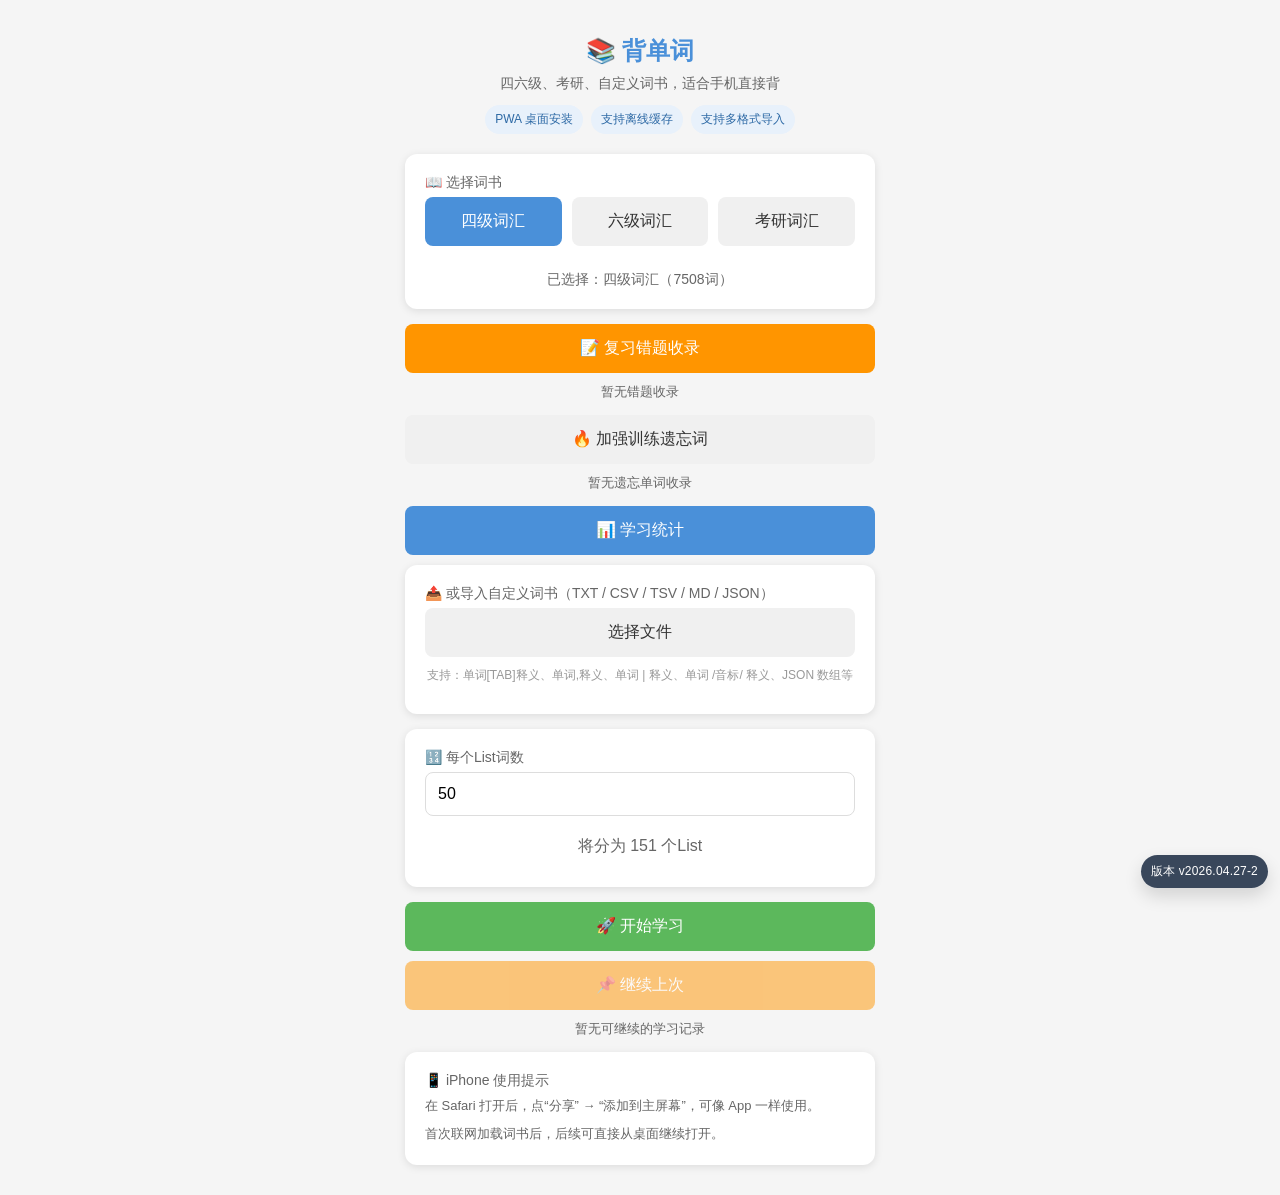
==== commit 932c32f1: "feat: add dedicated learning stats page" ====
--- a/index.html
+++ b/index.html
@@ -46,6 +46,15 @@
         .result h2 { color: #4A90D9; font-size: 28px; margin-bottom: 20px; }
         .stat { font-size: 48px; color: #5cb85c; margin: 20px 0; }
         .wrong-word { padding: 10px; background: #fff3f3; border-left: 3px solid #d9534f; margin-bottom: 8px; font-size: 14px; }
+        .stats-summary { display: grid; grid-template-columns: repeat(2, 1fr); gap: 10px; margin-bottom: 15px; }
+        .stats-card { background: #f7fbff; border: 1px solid #dbeeff; border-radius: 10px; padding: 14px; text-align: center; }
+        .stats-card .stats-num { color: #4A90D9; font-size: 24px; font-weight: 700; }
+        .stats-card .stats-label { color: #666; font-size: 13px; margin-top: 4px; }
+        .stats-row { padding: 12px; border-bottom: 1px solid #f0f0f0; }
+        .stats-row:last-child { border-bottom: none; }
+        .stats-row .stats-word { font-weight: 700; color: #333; margin-bottom: 4px; }
+        .stats-row .stats-meaning { color: #666; font-size: 13px; line-height: 1.45; margin-bottom: 6px; }
+        .stats-row .stats-counts { color: #999; font-size: 13px; }
         .hidden { display: none !important; }
         .file-info { text-align: center; color: #666; margin: 10px 0; }
         .loading { text-align: center; padding: 40px; color: #666; }
@@ -133,7 +142,7 @@
                 <div id="wrong-collection-info" class="resume-info">暂无错题收录</div>
                 <button class="btn btn-secondary" onclick="reviewForgottenWords()">🔥 加强训练遗忘词</button>
                 <div id="forgot-home-info" class="resume-info">暂无遗忘单词收录</div>
-                <div id="learning-stats-info" class="resume-info">累计错误 0 次 · 累计遗忘 0 次</div>
+                <button class="btn btn-primary" onclick="showLearningStats()">📊 学习统计</button>
 
                 <div class="card">
                     <label>📤 或导入自定义词书（TXT / CSV / TSV / MD / JSON）</label>
@@ -240,6 +249,25 @@
             <button class="btn btn-orange" onclick="reviewWrongWords()">复习错词</button>
             <button class="btn btn-secondary" onclick="reviewCollectedWrongWords()">复习全部收录错题</button>
         </div>
+
+        <!-- 学习统计页 -->
+        <div id="stats-page" class="hidden">
+            <div class="header"><h1>📊 学习统计</h1></div>
+            <div class="card">
+                <div class="stats-summary">
+                    <div class="stats-card">
+                        <div class="stats-num" id="stats-total-wrong">0</div>
+                        <div class="stats-label">累计错误</div>
+                    </div>
+                    <div class="stats-card">
+                        <div class="stats-num" id="stats-total-forgotten">0</div>
+                        <div class="stats-label">累计遗忘</div>
+                    </div>
+                </div>
+                <div id="stats-list"></div>
+            </div>
+            <button class="btn btn-secondary" onclick="showSetup()">返回</button>
+        </div>
     </div>
     <div id="version-badge" class="version-badge">版本 --</div>
 
@@ -264,7 +292,7 @@
         };
 
         let currentBookKey = 'cet4';
-        const APP_VERSION = 'v2026.04.27-1';
+        const APP_VERSION = 'v2026.04.27-2';
         const WORD_APP_STATE_KEY = 'wordAppState';
         const WRONG_WORDS_COLLECTION_KEY = 'wrongWordsCollection:v1';
         const FORGOTTEN_WORDS_COLLECTION_KEY = 'forgottenWordsCollection:v1';
@@ -334,12 +362,37 @@
         }
 
         function updateLearningStatsInfo() {
-            const info = document.getElementById('learning-stats-info');
-            if (!info) return;
             const stats = Object.values(getWordStatsCollection());
             const wrongTotal = stats.reduce((sum, item) => sum + (item.wrongCount || 0), 0);
             const forgottenTotal = stats.reduce((sum, item) => sum + (item.forgottenCount || 0), 0);
-            info.textContent = `累计错误 ${wrongTotal} 次 · 累计遗忘 ${forgottenTotal} 次`;
+            const wrongEl = document.getElementById('stats-total-wrong');
+            const forgottenEl = document.getElementById('stats-total-forgotten');
+            const listEl = document.getElementById('stats-list');
+            if (!wrongEl || !forgottenEl || !listEl) return;
+
+            wrongEl.textContent = wrongTotal;
+            forgottenEl.textContent = forgottenTotal;
+            listEl.innerHTML = '';
+
+            const rows = stats
+                .filter(item => (item.wrongCount || 0) > 0 || (item.forgottenCount || 0) > 0)
+                .sort((a, b) => ((b.wrongCount || 0) + (b.forgottenCount || 0)) - ((a.wrongCount || 0) + (a.forgottenCount || 0)));
+
+            if (!rows.length) {
+                listEl.innerHTML = '<p style="color:#999;text-align:center;padding:20px;">暂无统计记录</p>';
+                return;
+            }
+
+            rows.forEach(item => {
+                const div = document.createElement('div');
+                div.className = 'stats-row';
+                div.innerHTML = `
+                    <div class="stats-word">${item.word}</div>
+                    <div class="stats-meaning">${item.meaning}</div>
+                    <div class="stats-counts">累计错误 ${item.wrongCount || 0} 次 · 累计遗忘 ${item.forgottenCount || 0} 次</div>
+                `;
+                listEl.appendChild(div);
+            });
         }
 
         function getWrongWordsCollection() {
@@ -1169,7 +1222,6 @@
             document.getElementById('book-selection').classList.remove('hidden');
             updateWrongCollectionInfo();
             updateForgottenCollectionInfo();
-            updateLearningStatsInfo();
             selectBook('cet4');
         }
 
@@ -1444,8 +1496,19 @@
             document.getElementById('list-page').classList.add('hidden');
             document.getElementById('preview-page').classList.add('hidden');
             document.getElementById('result-page').classList.add('hidden');
+            document.getElementById('stats-page').classList.add('hidden');
             document.getElementById('learn-page').classList.remove('hidden');
             showWord();
+        }
+
+        function showLearningStats() {
+            document.getElementById('setup-page').classList.add('hidden');
+            document.getElementById('list-page').classList.add('hidden');
+            document.getElementById('preview-page').classList.add('hidden');
+            document.getElementById('learn-page').classList.add('hidden');
+            document.getElementById('result-page').classList.add('hidden');
+            document.getElementById('stats-page').classList.remove('hidden');
+            updateLearningStatsInfo();
         }
 
         function captureReviewReturnState() {
@@ -1486,6 +1549,7 @@
                 document.getElementById('learn-page').classList.add('hidden');
                 document.getElementById('preview-page').classList.add('hidden');
                 document.getElementById('result-page').classList.add('hidden');
+                document.getElementById('stats-page').classList.add('hidden');
                 showListSelection();
                 return;
             }
@@ -1493,10 +1557,10 @@
             document.getElementById('list-page').classList.add('hidden');
             document.getElementById('preview-page').classList.add('hidden');
             document.getElementById('result-page').classList.add('hidden');
+            document.getElementById('stats-page').classList.add('hidden');
             document.getElementById('setup-page').classList.remove('hidden');
             updateWrongCollectionInfo();
             updateForgottenCollectionInfo();
-            updateLearningStatsInfo();
         }
 
         async function showWord() {
@@ -1797,9 +1861,9 @@
             }
             document.getElementById('learn-page').classList.add('hidden');
             document.getElementById('result-page').classList.remove('hidden');
+            document.getElementById('stats-page').classList.add('hidden');
             updateWrongCollectionInfo();
             updateForgottenCollectionInfo();
-            updateLearningStatsInfo();
             const total = app.score + app.wrongWords.length;
             const accuracy = total > 0 ? ((app.score / total) * 100).toFixed(1) : 0;
             document.getElementById('accuracy').textContent = accuracy + '%';
@@ -1809,8 +1873,7 @@
             app.wrongWords.slice(0, 20).forEach(w => {
                 const div = document.createElement('div');
                 div.className = 'wrong-word';
-                const stats = getWordStats(w);
-                div.textContent = `${w.word} - ${w.meaning}（累计错误 ${stats.wrongCount || 0} 次，累计遗忘 ${stats.forgottenCount || 0} 次）`;
+                div.textContent = `${w.word} - ${w.meaning}`;
                 list.appendChild(div);
             });
             if (app.wrongWords.length === 0) {
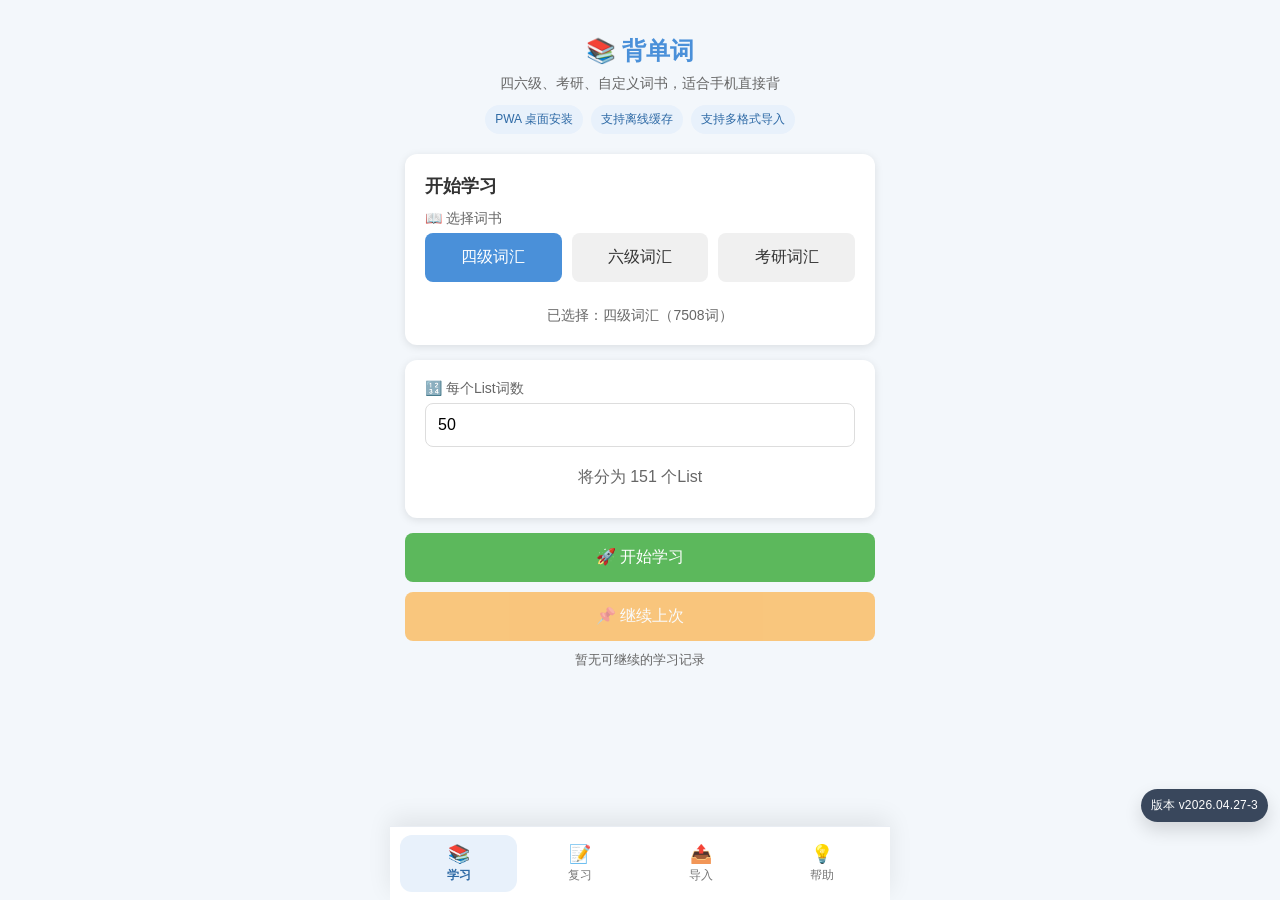
==== commit 90b762b8: "feat: add app-style home navigation" ====
--- a/index.html
+++ b/index.html
@@ -15,8 +15,8 @@
     <script src="phonetic_db.js"></script>
     <style>
         * { margin: 0; padding: 0; box-sizing: border-box; }
-        body { font-family: -apple-system, BlinkMacSystemFont, 'Segoe UI', Roboto, sans-serif; background: #f5f5f5; min-height: 100vh; }
-        .container { max-width: 500px; margin: 0 auto; padding: 15px; }
+        body { font-family: -apple-system, BlinkMacSystemFont, 'Segoe UI', Roboto, sans-serif; background: #f3f7fb; min-height: 100vh; }
+        .container { max-width: 500px; margin: 0 auto; padding: 15px 15px 88px; }
         .header { text-align: center; padding: 20px 0; }
         .header h1 { color: #4A90D9; font-size: 24px; }
         .header p { color: #666; font-size: 14px; margin-top: 8px; }
@@ -32,6 +32,14 @@
         label { display: block; margin-bottom: 5px; color: #666; font-size: 14px; }
         .status-row { display: flex; gap: 8px; justify-content: center; flex-wrap: wrap; margin-top: 12px; }
         .status-pill { padding: 6px 10px; border-radius: 999px; background: #e8f1fb; color: #2d69a5; font-size: 12px; }
+        .home-section { display: none; }
+        .home-section.active { display: block; }
+        .home-section-title { color: #333; font-size: 18px; margin-bottom: 12px; }
+        .bottom-nav { position: fixed; left: 50%; bottom: 0; transform: translateX(-50%); width: 100%; max-width: 500px; display: grid; grid-template-columns: repeat(4, 1fr); gap: 4px; padding: 8px 10px calc(8px + env(safe-area-inset-bottom)); background: rgba(255,255,255,0.96); border-top: 1px solid #e9edf3; box-shadow: 0 -8px 24px rgba(0,0,0,0.08); z-index: 900; }
+        .bottom-nav button { border: none; background: transparent; color: #777; border-radius: 12px; padding: 8px 4px; font-size: 12px; cursor: pointer; }
+        .bottom-nav button.active { background: #e8f1fb; color: #2d69a5; font-weight: 700; }
+        .bottom-nav .tab-icon { display: block; font-size: 18px; margin-bottom: 2px; }
+        .app-card-note { color: #888; font-size: 13px; line-height: 1.6; margin-top: -2px; margin-bottom: 12px; }
         .word-display { text-align: center; padding: 30px; background: linear-gradient(135deg, #667eea 0%, #764ba2 100%); border-radius: 12px; color: white; margin-bottom: 20px; }
         .word-display h2 { font-size: 32px; margin-bottom: 10px; }
         .word-display .phonetic { font-size: 18px; opacity: 0.9; margin-top: 5px; }
@@ -96,7 +104,7 @@
         .version-badge {
             position: fixed;
             right: 12px;
-            bottom: 12px;
+            bottom: calc(78px + env(safe-area-inset-bottom));
             padding: 8px 10px;
             border-radius: 999px;
             background: rgba(31, 47, 70, 0.88);
@@ -128,47 +136,70 @@
             </div>
 
             <div id="book-selection" class="hidden">
-                <div class="card">
-                    <label>📖 选择词书</label>
-                    <div style="display:flex;gap:10px;margin-bottom:15px;">
-                        <button class="btn btn-primary" onclick="selectBook('cet4')" id="btn-cet4" style="flex:1;">四级词汇</button>
-                        <button class="btn btn-secondary" onclick="selectBook('cet6')" id="btn-cet6" style="flex:1;">六级词汇</button>
-                        <button class="btn btn-secondary" onclick="selectBook('kaoyan')" id="btn-kaoyan" style="flex:1;">考研词汇</button>
+                <section class="home-section active" id="home-tab-study">
+                    <div class="card">
+                        <h2 class="home-section-title">开始学习</h2>
+                        <label>📖 选择词书</label>
+                        <div style="display:flex;gap:10px;margin-bottom:15px;">
+                            <button class="btn btn-primary" onclick="selectBook('cet4')" id="btn-cet4" style="flex:1;">四级词汇</button>
+                            <button class="btn btn-secondary" onclick="selectBook('cet6')" id="btn-cet6" style="flex:1;">六级词汇</button>
+                            <button class="btn btn-secondary" onclick="selectBook('kaoyan')" id="btn-kaoyan" style="flex:1;">考研词汇</button>
+                        </div>
+                        <div id="book-info" style="text-align:center;color:#666;font-size:14px;">请选择词书</div>
                     </div>
-                    <div id="book-info" style="text-align:center;color:#666;font-size:14px;">请选择词书</div>
-                </div>
-
-                <button class="btn btn-orange" onclick="reviewCollectedWrongWords()">📝 复习错题收录</button>
-                <div id="wrong-collection-info" class="resume-info">暂无错题收录</div>
-                <button class="btn btn-secondary" onclick="reviewForgottenWords()">🔥 加强训练遗忘词</button>
-                <div id="forgot-home-info" class="resume-info">暂无遗忘单词收录</div>
-                <button class="btn btn-primary" onclick="showLearningStats()">📊 学习统计</button>
-
-                <div class="card">
-                    <label>📤 或导入自定义词书（TXT / CSV / TSV / MD / JSON）</label>
-                    <input type="file" id="file-input" accept=".txt,.csv,.tsv,.md,.list,.json" style="display:none">
-                    <button class="btn btn-secondary" onclick="document.getElementById('file-input').click()">选择文件</button>
-                    <div style="text-align:center;color:#999;font-size:12px;margin-top:8px;">支持：单词[TAB]释义、单词,释义、单词 | 释义、单词 /音标/ 释义、JSON 数组等</div>
-                    <div id="file-info" class="file-info"></div>
-                </div>
-
-                <div class="card">
-                    <label>🔢 每个List词数</label>
-                    <input type="number" id="words-per-list" value="50" min="5" max="200">
-                    <div id="list-count" style="text-align:center;color:#666;margin:10px 0;">将分为 0 个List</div>
-                </div>
-
-                <button class="btn btn-success" onclick="showListSelection()">🚀 开始学习</button>
-                <button class="btn btn-orange" onclick="continueLearning()" id="continue-btn" disabled>📌 继续上次</button>
-                <div id="resume-info" class="resume-info">暂无可继续的学习记录</div>
-            </div>
-
-            <div class="card">
-                <label>📱 iPhone 使用提示</label>
-                <div class="tip-list">
-                    <p>在 Safari 打开后，点“分享” → “添加到主屏幕”，可像 App 一样使用。</p>
-                    <p>首次联网加载词书后，后续可直接从桌面继续打开。</p>
-                </div>
+
+                    <div class="card">
+                        <label>🔢 每个List词数</label>
+                        <input type="number" id="words-per-list" value="50" min="5" max="200">
+                        <div id="list-count" style="text-align:center;color:#666;margin:10px 0;">将分为 0 个List</div>
+                    </div>
+
+                    <button class="btn btn-success" onclick="showListSelection()">🚀 开始学习</button>
+                    <button class="btn btn-orange" onclick="continueLearning()" id="continue-btn" disabled>📌 继续上次</button>
+                    <div id="resume-info" class="resume-info">暂无可继续的学习记录</div>
+                </section>
+
+                <section class="home-section" id="home-tab-review">
+                    <div class="card">
+                        <h2 class="home-section-title">复习中心</h2>
+                        <p class="app-card-note">错题、遗忘词和统计集中在这里，不再挤在学习首页。</p>
+                        <button class="btn btn-orange" onclick="reviewCollectedWrongWords()">📝 复习错题收录</button>
+                        <div id="wrong-collection-info" class="resume-info">暂无错题收录</div>
+                        <button class="btn btn-secondary" onclick="reviewForgottenWords()">🔥 加强训练遗忘词</button>
+                        <div id="forgot-home-info" class="resume-info">暂无遗忘单词收录</div>
+                        <button class="btn btn-primary" onclick="showLearningStats()">📊 学习统计</button>
+                    </div>
+                </section>
+
+                <section class="home-section" id="home-tab-import">
+                    <div class="card">
+                        <h2 class="home-section-title">导入词书</h2>
+                        <label>📤 自定义词书（TXT / CSV / TSV / MD / JSON）</label>
+                        <input type="file" id="file-input" accept=".txt,.csv,.tsv,.md,.list,.json" style="display:none">
+                        <button class="btn btn-secondary" onclick="document.getElementById('file-input').click()">选择文件</button>
+                        <div style="text-align:center;color:#999;font-size:12px;margin-top:8px;">支持：单词[TAB]释义、单词,释义、单词 | 释义、单词 /音标/ 释义、JSON 数组等</div>
+                        <div id="file-info" class="file-info"></div>
+                    </div>
+                </section>
+
+                <section class="home-section" id="home-tab-help">
+                    <div class="card">
+                        <h2 class="home-section-title">使用帮助</h2>
+                        <label>📱 iPhone 使用提示</label>
+                        <div class="tip-list">
+                            <p>在 Safari 打开后，点“分享” → “添加到主屏幕”，可像 App 一样使用。</p>
+                            <p>首次联网加载词书后，后续可直接从桌面继续打开。</p>
+                            <p>如果遇到旧版本缓存，重新打开 App 或访问 reset.html 清理缓存。</p>
+                        </div>
+                    </div>
+                </section>
+
+                <nav class="bottom-nav" id="home-tab-nav" aria-label="首页导航">
+                    <button class="active" type="button" onclick="switchHomeTab('study')" data-home-tab="study"><span class="tab-icon">📚</span>学习</button>
+                    <button type="button" onclick="switchHomeTab('review')" data-home-tab="review"><span class="tab-icon">📝</span>复习</button>
+                    <button type="button" onclick="switchHomeTab('import')" data-home-tab="import"><span class="tab-icon">📤</span>导入</button>
+                    <button type="button" onclick="switchHomeTab('help')" data-home-tab="help"><span class="tab-icon">💡</span>帮助</button>
+                </nav>
             </div>
         </div>
 
@@ -288,11 +319,12 @@
             selectedListIdx: 0,
             previewWords: [],
             listPageIdx: 0,
-            reviewReturnState: null
+            reviewReturnState: null,
+            homeTab: 'study'
         };
 
         let currentBookKey = 'cet4';
-        const APP_VERSION = 'v2026.04.27-2';
+        const APP_VERSION = 'v2026.04.27-3';
         const WORD_APP_STATE_KEY = 'wordAppState';
         const WRONG_WORDS_COLLECTION_KEY = 'wrongWordsCollection:v1';
         const FORGOTTEN_WORDS_COLLECTION_KEY = 'forgottenWordsCollection:v1';
@@ -790,6 +822,7 @@
             document.getElementById('book-info').textContent = `已导入自定义词书（${app.words.length}词）`;
             document.getElementById('file-info').textContent = label || `已加载 ${app.words.length} 个单词`;
             updateListCount();
+            switchHomeTab('study');
         }
 
         function persistAppState() {
@@ -1222,7 +1255,18 @@
             document.getElementById('book-selection').classList.remove('hidden');
             updateWrongCollectionInfo();
             updateForgottenCollectionInfo();
+            switchHomeTab(app.homeTab || 'study');
             selectBook('cet4');
+        }
+
+        function switchHomeTab(tabName) {
+            app.homeTab = tabName;
+            document.querySelectorAll('.home-section').forEach(section => {
+                section.classList.toggle('active', section.id === `home-tab-${tabName}`);
+            });
+            document.querySelectorAll('[data-home-tab]').forEach(btn => {
+                btn.classList.toggle('active', btn.dataset.homeTab === tabName);
+            });
         }
 
         function updateListCount() {
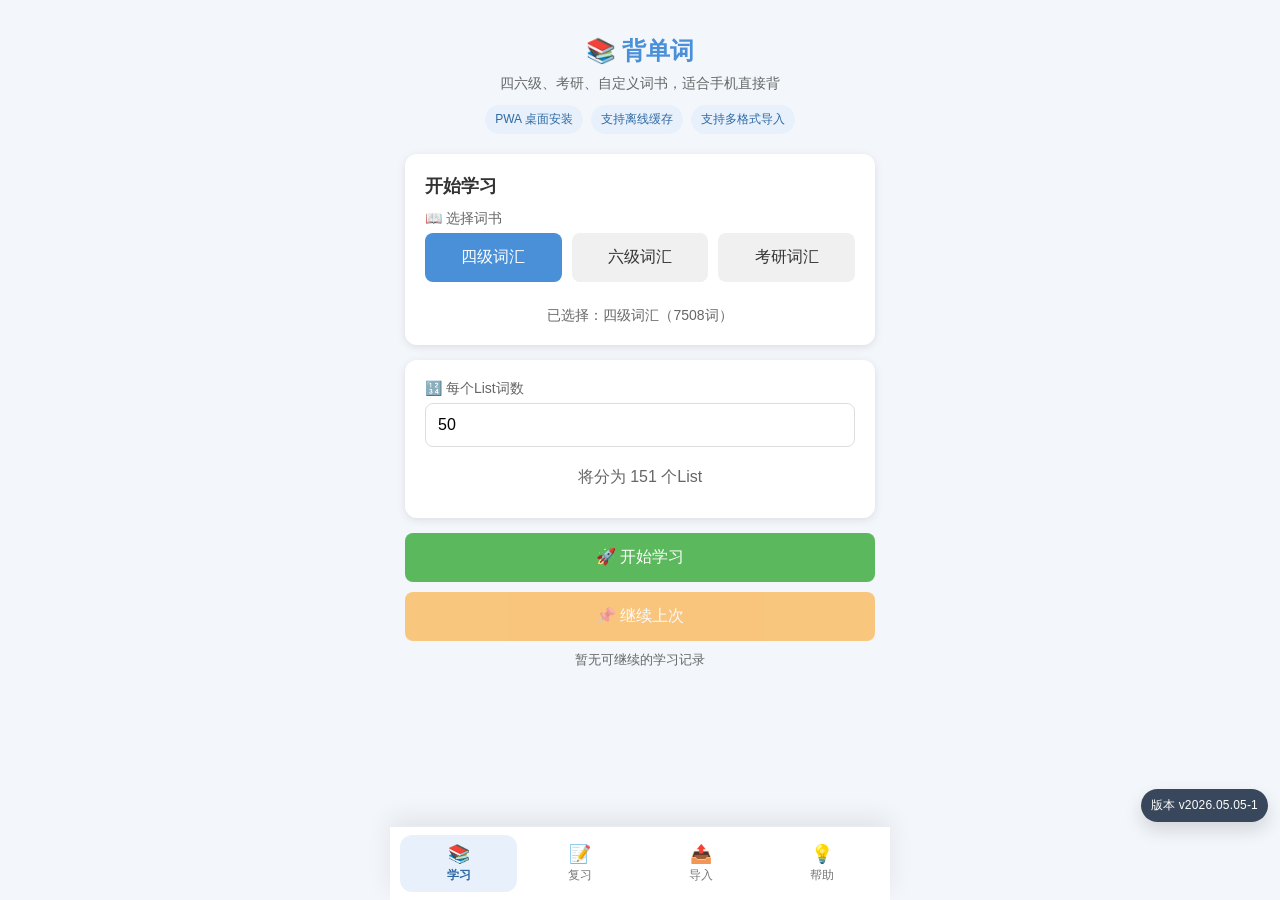
==== commit ac0153f5: "fix: persist list size and review return flow" ====
--- a/index.html
+++ b/index.html
@@ -163,9 +163,9 @@
                     <div class="card">
                         <h2 class="home-section-title">复习中心</h2>
                         <p class="app-card-note">错题、遗忘词和统计集中在这里，不再挤在学习首页。</p>
-                        <button class="btn btn-orange" onclick="reviewCollectedWrongWords()">📝 复习错题收录</button>
+                        <button class="btn btn-orange" onclick="reviewCollectedWrongWords('review-home')">📝 复习错题收录</button>
                         <div id="wrong-collection-info" class="resume-info">暂无错题收录</div>
-                        <button class="btn btn-secondary" onclick="reviewForgottenWords()">🔥 加强训练遗忘词</button>
+                        <button class="btn btn-secondary" onclick="reviewForgottenWords('review-home')">🔥 加强训练遗忘词</button>
                         <div id="forgot-home-info" class="resume-info">暂无遗忘单词收录</div>
                         <button class="btn btn-primary" onclick="showLearningStats()">📊 学习统计</button>
                     </div>
@@ -324,11 +324,12 @@
         };
 
         let currentBookKey = 'cet4';
-        const APP_VERSION = 'v2026.04.27-3';
+        const APP_VERSION = 'v2026.05.05-1';
         const WORD_APP_STATE_KEY = 'wordAppState';
         const WRONG_WORDS_COLLECTION_KEY = 'wrongWordsCollection:v1';
         const FORGOTTEN_WORDS_COLLECTION_KEY = 'forgottenWordsCollection:v1';
         const WORD_STATS_KEY = 'wordStats:v1';
+        const WORDS_PER_LIST_KEY = 'wordsPerList:v1';
         const WORD_BOOKS_CACHE_KEY = 'wordBooksManifest:v1';
         const LEGACY_WORD_BOOKS_CACHE_KEYS = ['wordBooksCache', 'wordBooksCache:v2', 'wordBooksCache:v3'];
         const WORD_BOOKS_MANIFEST_PATH = 'books_manifest.json';
@@ -1269,13 +1270,38 @@
             });
         }
 
-        function updateListCount() {
-            app.wordsPerList = parseInt(document.getElementById('words-per-list').value) || 50;
+        function clampWordsPerList(value) {
+            const parsed = parseInt(value, 10);
+            if (!Number.isFinite(parsed)) return 50;
+            return Math.min(200, Math.max(5, parsed));
+        }
+
+        function getWordsPerListInputValue() {
+            return clampWordsPerList(document.getElementById('words-per-list').value);
+        }
+
+        function saveWordsPerListPreference(value) {
+            localStorage.setItem(WORDS_PER_LIST_KEY, String(clampWordsPerList(value)));
+        }
+
+        function loadWordsPerListPreference() {
+            const storedValue = localStorage.getItem(WORDS_PER_LIST_KEY);
+            if (!storedValue) return;
+
+            app.wordsPerList = clampWordsPerList(storedValue);
+            document.getElementById('words-per-list').value = app.wordsPerList;
+        }
+
+        function updateListCount(options = {}) {
+            app.wordsPerList = getWordsPerListInputValue();
+            if (options.persist) {
+                saveWordsPerListPreference(app.wordsPerList);
+            }
             const count = Math.ceil(getCurrentBookWordCount() / app.wordsPerList) || 0;
             document.getElementById('list-count').textContent = `将分为 ${count} 个List`;
         }
 
-        document.getElementById('words-per-list').addEventListener('input', updateListCount);
+        document.getElementById('words-per-list').addEventListener('input', () => updateListCount({persist: true}));
 
         document.getElementById('file-input').addEventListener('change', async function(e) {
             const file = e.target.files[0];
@@ -1412,7 +1438,8 @@
                 alert('请先选择或导入词书');
                 return;
             }
-            app.wordsPerList = parseInt(document.getElementById('words-per-list').value) || 50;
+            app.wordsPerList = getWordsPerListInputValue();
+            saveWordsPerListPreference(app.wordsPerList);
             splitToLists();
             app.listPageIdx = Math.floor((app.selectedListIdx || 0) / LISTS_PER_PAGE);
             
@@ -1498,8 +1525,9 @@
             if (saved) {
                 try {
                     const state = JSON.parse(saved);
-                    app.wordsPerList = state.wordsPerList || 50;
+                    app.wordsPerList = clampWordsPerList(state.wordsPerList || 50);
                     document.getElementById('words-per-list').value = app.wordsPerList;
+                    saveWordsPerListPreference(app.wordsPerList);
                     app.words = Array.isArray(state.words) ? state.words : [];
                     currentBookKey = state.currentBook || null;
                     hydrateWordListPhonetics(app.words);
@@ -1555,11 +1583,12 @@
             updateLearningStatsInfo();
         }
 
-        function captureReviewReturnState() {
+        function captureReviewReturnState(returnTarget = 'list') {
             if (currentBookKey === 'forgotten-review' || currentBookKey === 'wrong-collection') {
                 return;
             }
             app.reviewReturnState = {
+                returnTarget,
                 bookKey: currentBookKey,
                 words: [...app.words],
                 wordsPerList: app.wordsPerList,
@@ -1571,9 +1600,10 @@
         function restoreReviewReturnState() {
             if (!app.reviewReturnState) return false;
             const state = app.reviewReturnState;
+            const returnTarget = state.returnTarget || 'list';
             currentBookKey = state.bookKey;
             app.words = Array.isArray(state.words) ? [...state.words] : [];
-            app.wordsPerList = state.wordsPerList || app.wordsPerList;
+            app.wordsPerList = clampWordsPerList(state.wordsPerList || app.wordsPerList);
             app.selectedListIdx = state.selectedListIdx || 0;
             app.listPageIdx = state.listPageIdx || 0;
             document.getElementById('words-per-list').value = app.wordsPerList;
@@ -1585,15 +1615,29 @@
             }
             updateListCount();
             app.reviewReturnState = null;
-            return true;
+            return returnTarget;
         }
 
         function showSetup() {
-            if ((currentBookKey === 'forgotten-review' || currentBookKey === 'wrong-collection') && restoreReviewReturnState()) {
+            const reviewReturnTarget = (currentBookKey === 'forgotten-review' || currentBookKey === 'wrong-collection')
+                ? restoreReviewReturnState()
+                : false;
+
+            if (reviewReturnTarget) {
                 document.getElementById('learn-page').classList.add('hidden');
+                document.getElementById('list-page').classList.add('hidden');
                 document.getElementById('preview-page').classList.add('hidden');
                 document.getElementById('result-page').classList.add('hidden');
                 document.getElementById('stats-page').classList.add('hidden');
+
+                if (reviewReturnTarget === 'review-home') {
+                    document.getElementById('setup-page').classList.remove('hidden');
+                    switchHomeTab('review');
+                    updateWrongCollectionInfo();
+                    updateForgottenCollectionInfo();
+                    return;
+                }
+
                 showListSelection();
                 return;
             }
@@ -1938,14 +1982,14 @@
             showLearnPage();
         }
 
-        function reviewCollectedWrongWords() {
+        function reviewCollectedWrongWords(returnTarget = 'list') {
             const words = getCollectedWrongWords();
             if (words.length === 0) {
                 alert('暂无错题收录');
                 return;
             }
 
-            captureReviewReturnState();
+            captureReviewReturnState(returnTarget);
             currentBookKey = 'wrong-collection';
             app.words = words.map(item => ({
                 word: item.word,
@@ -1954,7 +1998,8 @@
                 bookKey: item.bookKey,
                 bookName: item.bookName
             }));
-            app.wordsPerList = parseInt(document.getElementById('words-per-list').value) || 50;
+            app.wordsPerList = getWordsPerListInputValue();
+            saveWordsPerListPreference(app.wordsPerList);
             hydrateWordListPhonetics(app.words);
             splitToLists();
             app.currentListIdx = 0;
@@ -1966,14 +2011,14 @@
             showLearnPage();
         }
 
-        function reviewForgottenWords() {
+        function reviewForgottenWords(returnTarget = 'list') {
             const words = getCollectedForgottenWords();
             if (words.length === 0) {
                 alert('暂无遗忘单词收录');
                 return;
             }
 
-            captureReviewReturnState();
+            captureReviewReturnState(returnTarget);
             currentBookKey = 'forgotten-review';
             app.words = words.map(item => ({
                 word: item.word,
@@ -1982,7 +2027,8 @@
                 bookKey: item.bookKey,
                 bookName: item.bookName
             }));
-            app.wordsPerList = parseInt(document.getElementById('words-per-list').value) || 50;
+            app.wordsPerList = getWordsPerListInputValue();
+            saveWordsPerListPreference(app.wordsPerList);
             hydrateWordListPhonetics(app.words);
             splitToLists();
             app.currentListIdx = 0;
@@ -2002,6 +2048,7 @@
 
         window.addEventListener('load', () => {
             updateVersionBadge();
+            loadWordsPerListPreference();
             if ('speechSynthesis' in window) {
                 refreshEnglishVoices();
                 window.speechSynthesis.onvoiceschanged = refreshEnglishVoices;
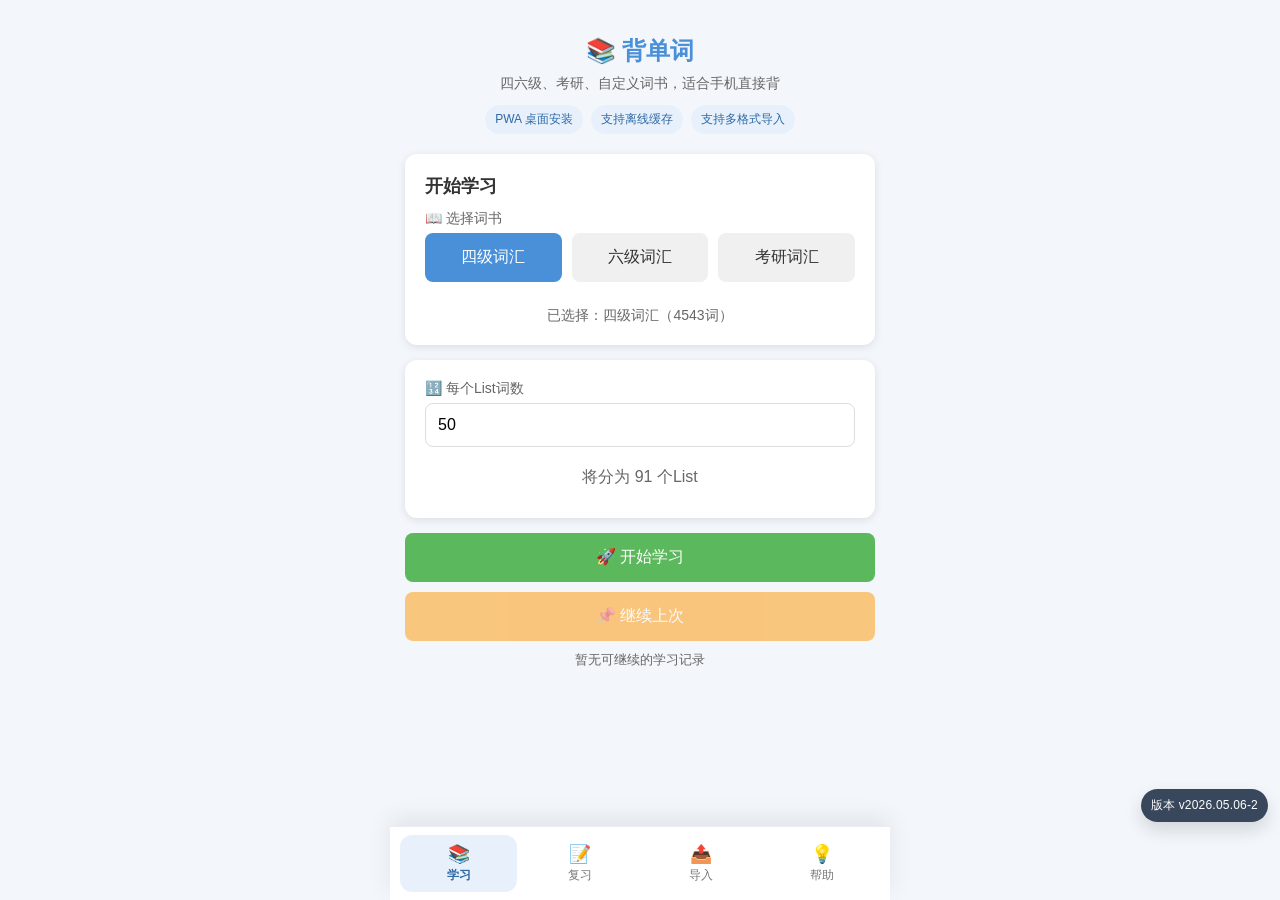
==== commit 2bb9ad88: "fix: update default word book sources" ====
--- a/index.html
+++ b/index.html
@@ -324,7 +324,7 @@
         };
 
         let currentBookKey = 'cet4';
-        const APP_VERSION = 'v2026.05.05-1';
+        const APP_VERSION = 'v2026.05.06-2';
         const WORD_APP_STATE_KEY = 'wordAppState';
         const WRONG_WORDS_COLLECTION_KEY = 'wrongWordsCollection:v1';
         const FORGOTTEN_WORDS_COLLECTION_KEY = 'forgottenWordsCollection:v1';
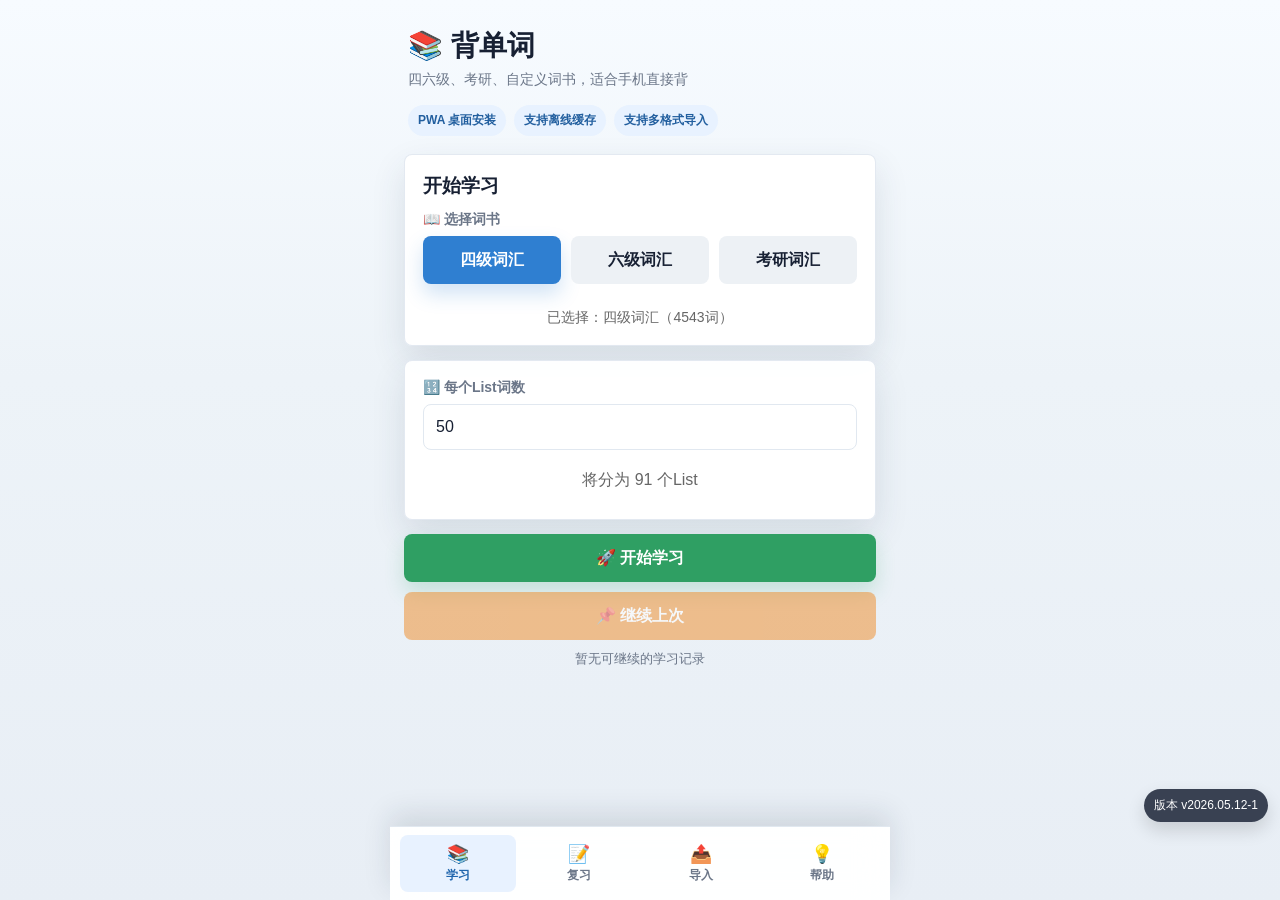
==== commit df96441d: "feat: improve preview examples and app UI" ====
--- a/index.html
+++ b/index.html
@@ -12,109 +12,8 @@
     <title>背单词</title>
     <link rel="manifest" href="manifest.json">
     <link rel="apple-touch-icon" href="icon-192.png">
+    <link rel="stylesheet" href="style.css">
     <script src="phonetic_db.js"></script>
-    <style>
-        * { margin: 0; padding: 0; box-sizing: border-box; }
-        body { font-family: -apple-system, BlinkMacSystemFont, 'Segoe UI', Roboto, sans-serif; background: #f3f7fb; min-height: 100vh; }
-        .container { max-width: 500px; margin: 0 auto; padding: 15px 15px 88px; }
-        .header { text-align: center; padding: 20px 0; }
-        .header h1 { color: #4A90D9; font-size: 24px; }
-        .header p { color: #666; font-size: 14px; margin-top: 8px; }
-        .card { background: white; border-radius: 12px; padding: 20px; margin-bottom: 15px; box-shadow: 0 2px 8px rgba(0,0,0,0.1); }
-        .btn { display: block; width: 100%; padding: 14px; border: none; border-radius: 8px; font-size: 16px; cursor: pointer; margin-bottom: 10px; }
-        .btn-primary { background: #4A90D9; color: white; }
-        .btn-secondary { background: #f0f0f0; color: #333; }
-        .btn-success { background: #5cb85c; color: white; }
-        .btn-orange { background: #FF9500; color: white; }
-        .btn-danger { background: #d9534f; color: white; }
-        .btn:disabled { opacity: 0.5; }
-        input, select { width: 100%; padding: 12px; border: 1px solid #ddd; border-radius: 8px; font-size: 16px; margin-bottom: 10px; }
-        label { display: block; margin-bottom: 5px; color: #666; font-size: 14px; }
-        .status-row { display: flex; gap: 8px; justify-content: center; flex-wrap: wrap; margin-top: 12px; }
-        .status-pill { padding: 6px 10px; border-radius: 999px; background: #e8f1fb; color: #2d69a5; font-size: 12px; }
-        .home-section { display: none; }
-        .home-section.active { display: block; }
-        .home-section-title { color: #333; font-size: 18px; margin-bottom: 12px; }
-        .bottom-nav { position: fixed; left: 50%; bottom: 0; transform: translateX(-50%); width: 100%; max-width: 500px; display: grid; grid-template-columns: repeat(4, 1fr); gap: 4px; padding: 8px 10px calc(8px + env(safe-area-inset-bottom)); background: rgba(255,255,255,0.96); border-top: 1px solid #e9edf3; box-shadow: 0 -8px 24px rgba(0,0,0,0.08); z-index: 900; }
-        .bottom-nav button { border: none; background: transparent; color: #777; border-radius: 12px; padding: 8px 4px; font-size: 12px; cursor: pointer; }
-        .bottom-nav button.active { background: #e8f1fb; color: #2d69a5; font-weight: 700; }
-        .bottom-nav .tab-icon { display: block; font-size: 18px; margin-bottom: 2px; }
-        .app-card-note { color: #888; font-size: 13px; line-height: 1.6; margin-top: -2px; margin-bottom: 12px; }
-        .word-display { text-align: center; padding: 30px; background: linear-gradient(135deg, #667eea 0%, #764ba2 100%); border-radius: 12px; color: white; margin-bottom: 20px; }
-        .word-display h2 { font-size: 32px; margin-bottom: 10px; }
-        .word-display .phonetic { font-size: 18px; opacity: 0.9; margin-top: 5px; }
-        .mode-switch { display: flex; gap: 10px; margin-bottom: 15px; }
-        .mode-switch button { flex: 1; padding: 10px; border: none; border-radius: 8px; background: #f0f0f0; cursor: pointer; }
-        .mode-switch button.active { background: #4A90D9; color: white; }
-        .choice-btn { background: white; border: 2px solid #e0e0e0; color: #333; outline: none; -webkit-tap-highlight-color: transparent; }
-        .choice-btn:hover, .choice-btn:focus { border-color: #e0e0e0; box-shadow: none; }
-        .choice-btn:active { border-color: #4A90D9; }
-        .progress { display: flex; justify-content: space-between; font-size: 14px; color: #666; margin-bottom: 15px; }
-        .result { text-align: center; }
-        .result h2 { color: #4A90D9; font-size: 28px; margin-bottom: 20px; }
-        .stat { font-size: 48px; color: #5cb85c; margin: 20px 0; }
-        .wrong-word { padding: 10px; background: #fff3f3; border-left: 3px solid #d9534f; margin-bottom: 8px; font-size: 14px; }
-        .stats-summary { display: grid; grid-template-columns: repeat(2, 1fr); gap: 10px; margin-bottom: 15px; }
-        .stats-card { background: #f7fbff; border: 1px solid #dbeeff; border-radius: 10px; padding: 14px; text-align: center; }
-        .stats-card .stats-num { color: #4A90D9; font-size: 24px; font-weight: 700; }
-        .stats-card .stats-label { color: #666; font-size: 13px; margin-top: 4px; }
-        .stats-row { padding: 12px; border-bottom: 1px solid #f0f0f0; }
-        .stats-row:last-child { border-bottom: none; }
-        .stats-row .stats-word { font-weight: 700; color: #333; margin-bottom: 4px; }
-        .stats-row .stats-meaning { color: #666; font-size: 13px; line-height: 1.45; margin-bottom: 6px; }
-        .stats-row .stats-counts { color: #999; font-size: 13px; }
-        .hidden { display: none !important; }
-        .file-info { text-align: center; color: #666; margin: 10px 0; }
-        .loading { text-align: center; padding: 40px; color: #666; }
-        .loading-spinner { font-size: 32px; animation: spin 1s linear infinite; }
-        @keyframes spin { from { transform: rotate(0deg); } to { transform: rotate(360deg); } }
-        .list-grid { display: grid; grid-template-columns: repeat(3, 1fr); gap: 10px; }
-        .list-item { background: white; border: 2px solid #e0e0e0; border-radius: 10px; padding: 15px; text-align: center; cursor: pointer; }
-        .list-item:hover { border-color: #4A90D9; }
-        .list-item .list-num { font-size: 18px; font-weight: bold; color: #4A90D9; }
-        .list-item .list-count { font-size: 12px; color: #999; margin-top: 5px; }
-        .list-pager { display: flex; align-items: center; gap: 8px; margin-bottom: 12px; }
-        .list-pager button { flex: 0 0 auto; border: none; border-radius: 8px; background: #eef6ff; color: #4A90D9; padding: 10px 12px; font-size: 14px; }
-        .list-pager button:disabled { opacity: 0.45; }
-        .list-pager select { flex: 1; margin: 0; padding: 9px 10px; font-size: 14px; }
-        .list-page-info { text-align: center; color: #666; font-size: 13px; margin-bottom: 10px; }
-        .preview-toolbar { display: flex; align-items: center; justify-content: space-between; gap: 12px; margin-bottom: 10px; color: #666; font-size: 13px; }
-        .preview-word { display: grid; grid-template-columns: minmax(0, 1fr) auto; gap: 8px 12px; padding: 12px; border-bottom: 1px solid #f0f0f0; }
-        .preview-word:last-child { border-bottom: none; }
-        .preview-word .pw-en { font-size: 16px; font-weight: 500; color: #333; }
-        .preview-word .pw-phonetic { font-size: 13px; color: #888; margin-top: 2px; }
-        .preview-word .pw-cn { grid-column: 1 / -1; font-size: 14px; color: #666; line-height: 1.45; cursor: pointer; transition: all 0.2s ease; }
-        .preview-word .pw-cn.masked { filter: blur(5px); color: transparent; text-shadow: 0 0 10px rgba(102,102,102,0.85); user-select: none; }
-        .preview-word .pw-cn.masked::after { content: '点击显示释义'; display: block; color: #999; filter: none; text-shadow: none; font-size: 12px; }
-        .preview-main { display: flex; align-items: center; gap: 8px; min-width: 0; }
-        .preview-main > div { min-width: 0; }
-        .forgot-toggle { align-self: center; background: #f4f6f8; color: #666; border: 1px solid #dfe4ea; border-radius: 999px; padding: 7px 10px; font-size: 13px; cursor: pointer; white-space: nowrap; }
-        .forgot-toggle.active { background: #fff3e6; color: #d9822b; border-color: #f0b36b; }
-        .preview-speak-btn { background: #eef6ff; color: #4A90D9; border: 1px solid #cfe5fb; border-radius: 50%; width: 32px; height: 32px; font-size: 15px; cursor: pointer; flex: 0 0 auto; }
-        .preview-speak-btn:hover { background: #dcedff; }
-        .speak-btn { background: #4A90D9; color: white; border: none; border-radius: 50%; width: 40px; height: 40px; font-size: 18px; cursor: pointer; margin-left: 10px; }
-        .speak-btn:hover { background: #357abd; }
-        .word-header { display: flex; align-items: center; justify-content: center; gap: 10px; }
-        .pronunciation-fallback { margin-top: 12px; background: rgba(255,255,255,0.18); border-radius: 10px; padding: 10px; }
-        .pronunciation-fallback p { font-size: 12px; opacity: 0.95; margin-bottom: 8px; }
-        .pronunciation-fallback audio { width: 100%; }
-        .resume-info { text-align: center; color: #666; font-size: 13px; margin: 6px 0 14px; min-height: 18px; }
-        .tip-list { color: #666; font-size: 13px; line-height: 1.7; }
-        .tip-list p + p { margin-top: 6px; }
-        .version-badge {
-            position: fixed;
-            right: 12px;
-            bottom: calc(78px + env(safe-area-inset-bottom));
-            padding: 8px 10px;
-            border-radius: 999px;
-            background: rgba(31, 47, 70, 0.88);
-            color: #fff;
-            font-size: 12px;
-            letter-spacing: 0.2px;
-            box-shadow: 0 8px 18px rgba(0,0,0,0.14);
-            z-index: 999;
-        }
-    </style>
 </head>
 <body>
     <div class="container">
@@ -129,7 +28,7 @@
                     <span class="status-pill">支持多格式导入</span>
                 </div>
             </div>
-            
+
             <div id="loading-area" class="loading">
                 <div class="loading-spinner">⏳</div>
                 <p style="margin-top:10px;">正在加载词书...</p>
@@ -187,7 +86,7 @@
                         <h2 class="home-section-title">使用帮助</h2>
                         <label>📱 iPhone 使用提示</label>
                         <div class="tip-list">
-                            <p>在 Safari 打开后，点“分享” → “添加到主屏幕”，可像 App 一样使用。</p>
+                            <p>在 Safari 打开后，点"分享" → "添加到主屏幕"，可像 App 一样使用。</p>
                             <p>首次联网加载词书后，后续可直接从桌面继续打开。</p>
                             <p>如果遇到旧版本缓存，重新打开 App 或访问 reset.html 清理缓存。</p>
                         </div>
@@ -226,7 +125,7 @@
                     <label style="margin:0;display:flex;align-items:center;gap:6px;"><input type="checkbox" id="meaning-mask-toggle" checked onchange="togglePreviewMeaningMask(this.checked)"> 遮挡中文释义</label>
                     <span id="forgot-preview-info">遗忘收录 0 个</span>
                 </div>
-                <div id="preview-words" style="max-height: 60vh; overflow-y: auto;"></div>
+                <div id="preview-words"></div>
             </div>
             <button class="btn btn-success" onclick="startListLearning()">🚀 开始背诵</button>
             <button class="btn btn-orange" onclick="reviewForgottenWords()">🔥 加强训练遗忘词</button>
@@ -302,1763 +201,6 @@
     </div>
     <div id="version-badge" class="version-badge">版本 --</div>
 
-    <script>
-        let app = {
-            words: [],
-            allLists: [],
-            currentListIdx: 0,
-            currentWordIdx: 0,
-            wordsPerList: 50,
-            mode: 'select',
-            score: 0,
-            wrongWords: [],
-            choiceLocked: false,
-            showAnswer: false,
-            wordBooks: {},
-            bookManifest: null,
-            selectedListIdx: 0,
-            previewWords: [],
-            listPageIdx: 0,
-            reviewReturnState: null,
-            homeTab: 'study'
-        };
-
-        let currentBookKey = 'cet4';
-        const APP_VERSION = 'v2026.05.06-2';
-        const WORD_APP_STATE_KEY = 'wordAppState';
-        const WRONG_WORDS_COLLECTION_KEY = 'wrongWordsCollection:v1';
-        const FORGOTTEN_WORDS_COLLECTION_KEY = 'forgottenWordsCollection:v1';
-        const WORD_STATS_KEY = 'wordStats:v1';
-        const WORDS_PER_LIST_KEY = 'wordsPerList:v1';
-        const WORD_BOOKS_CACHE_KEY = 'wordBooksManifest:v1';
-        const LEGACY_WORD_BOOKS_CACHE_KEYS = ['wordBooksCache', 'wordBooksCache:v2', 'wordBooksCache:v3'];
-        const WORD_BOOKS_MANIFEST_PATH = 'books_manifest.json';
-        const BOOK_NAMES = {cet4: '四级词汇', cet6: '六级词汇', kaoyan: '考研词汇'};
-        let currentWordRenderToken = 0;
-        let phoneticCache = {};
-        let englishVoices = [];
-        let pronunciationAudio = null;
-        const LISTS_PER_PAGE = 24;
-
-        function getWordCollectionKey(word) {
-            const bookKey = word.bookKey || currentBookKey;
-            return `${bookKey}::${word.word}::${word.meaning}`;
-        }
-
-        function getWrongWordKey(word) {
-            return getWordCollectionKey(word);
-        }
-
-        function getStoredCollection(storageKey) {
-            try {
-                const data = JSON.parse(localStorage.getItem(storageKey) || '{}');
-                return data && typeof data === 'object' && !Array.isArray(data) ? data : {};
-            } catch (e) {
-                return {};
-            }
-        }
-
-        function saveStoredCollection(storageKey, collection) {
-            localStorage.setItem(storageKey, JSON.stringify(collection));
-        }
-
-        function getWordStatsCollection() {
-            return getStoredCollection(WORD_STATS_KEY);
-        }
-
-        function saveWordStatsCollection(collection) {
-            saveStoredCollection(WORD_STATS_KEY, collection);
-        }
-
-        function getWordStats(word) {
-            return getWordStatsCollection()[getWordCollectionKey(word)] || {};
-        }
-
-        function incrementWordStat(word, fieldName) {
-            if (!word || !word.word || !word.meaning) return;
-            const collection = getWordStatsCollection();
-            const key = getWordCollectionKey(word);
-            const existing = collection[key] || {};
-            collection[key] = {
-                word: word.word,
-                meaning: word.meaning,
-                phonetic: word.phonetic || existing.phonetic || '',
-                bookKey: word.bookKey || currentBookKey,
-                bookName: word.bookName || BOOK_NAMES[currentBookKey] || currentBookKey,
-                wrongCount: existing.wrongCount || 0,
-                forgottenCount: existing.forgottenCount || 0,
-                updatedAt: Date.now()
-            };
-            collection[key][fieldName] = (collection[key][fieldName] || 0) + 1;
-            saveWordStatsCollection(collection);
-            updateLearningStatsInfo();
-        }
-
-        function updateLearningStatsInfo() {
-            const stats = Object.values(getWordStatsCollection());
-            const wrongTotal = stats.reduce((sum, item) => sum + (item.wrongCount || 0), 0);
-            const forgottenTotal = stats.reduce((sum, item) => sum + (item.forgottenCount || 0), 0);
-            const wrongEl = document.getElementById('stats-total-wrong');
-            const forgottenEl = document.getElementById('stats-total-forgotten');
-            const listEl = document.getElementById('stats-list');
-            if (!wrongEl || !forgottenEl || !listEl) return;
-
-            wrongEl.textContent = wrongTotal;
-            forgottenEl.textContent = forgottenTotal;
-            listEl.innerHTML = '';
-
-            const rows = stats
-                .filter(item => (item.wrongCount || 0) > 0 || (item.forgottenCount || 0) > 0)
-                .sort((a, b) => ((b.wrongCount || 0) + (b.forgottenCount || 0)) - ((a.wrongCount || 0) + (a.forgottenCount || 0)));
-
-            if (!rows.length) {
-                listEl.innerHTML = '<p style="color:#999;text-align:center;padding:20px;">暂无统计记录</p>';
-                return;
-            }
-
-            rows.forEach(item => {
-                const div = document.createElement('div');
-                div.className = 'stats-row';
-                div.innerHTML = `
-                    <div class="stats-word">${item.word}</div>
-                    <div class="stats-meaning">${item.meaning}</div>
-                    <div class="stats-counts">累计错误 ${item.wrongCount || 0} 次 · 累计遗忘 ${item.forgottenCount || 0} 次</div>
-                `;
-                listEl.appendChild(div);
-            });
-        }
-
-        function getWrongWordsCollection() {
-            return getStoredCollection(WRONG_WORDS_COLLECTION_KEY);
-        }
-
-        function saveWrongWordsCollection(collection) {
-            saveStoredCollection(WRONG_WORDS_COLLECTION_KEY, collection);
-        }
-
-        function getForgottenWordsCollection() {
-            return getStoredCollection(FORGOTTEN_WORDS_COLLECTION_KEY);
-        }
-
-        function saveForgottenWordsCollection(collection) {
-            saveStoredCollection(FORGOTTEN_WORDS_COLLECTION_KEY, collection);
-        }
-
-        function getCollectedForgottenWords() {
-            return Object.values(getForgottenWordsCollection())
-                .sort((a, b) => (b.markedAt || 0) - (a.markedAt || 0));
-        }
-
-        function updateForgottenCollectionInfo() {
-            const words = getCollectedForgottenWords();
-            const previewInfo = document.getElementById('forgot-preview-info');
-            const homeInfo = document.getElementById('forgot-home-info');
-            if (previewInfo) {
-                previewInfo.textContent = `遗忘收录 ${words.length} 个`;
-            }
-            if (homeInfo) {
-                homeInfo.textContent = words.length ? `已收录 ${words.length} 个遗忘单词` : '暂无遗忘单词收录';
-            }
-        }
-
-        function togglePreviewMeaningMask(enabled) {
-            document.querySelectorAll('#preview-words .pw-cn').forEach(el => {
-                el.classList.toggle('masked', enabled && el.dataset.revealed !== 'true');
-            });
-        }
-
-        function revealPreviewMeaning(el) {
-            if (!el) return;
-            el.dataset.revealed = 'true';
-            el.classList.remove('masked');
-        }
-
-        function shuffledWords(words) {
-            const result = [...words];
-            for (let i = result.length - 1; i > 0; i--) {
-                const j = Math.floor(Math.random() * (i + 1));
-                [result[i], result[j]] = [result[j], result[i]];
-            }
-            return result;
-        }
-
-        function isForgottenWord(word) {
-            return Boolean(getForgottenWordsCollection()[getWordCollectionKey(word)]);
-        }
-
-        function setForgottenWord(word, isForgotten) {
-            if (!word || !word.word || !word.meaning) return;
-            const collection = getForgottenWordsCollection();
-            const key = getWordCollectionKey(word);
-
-            if (isForgotten) {
-                const existing = collection[key] || {};
-                if (!existing.word) {
-                    incrementWordStat(word, 'forgottenCount');
-                }
-                collection[key] = {
-                    word: word.word,
-                    meaning: word.meaning,
-                    phonetic: word.phonetic || existing.phonetic || '',
-                    bookKey: word.bookKey || currentBookKey,
-                    bookName: word.bookName || BOOK_NAMES[currentBookKey] || currentBookKey,
-                    markedAt: Date.now()
-                };
-            } else {
-                delete collection[key];
-            }
-
-            saveForgottenWordsCollection(collection);
-            updateForgottenCollectionInfo();
-            updateLearningStatsInfo();
-        }
-
-        function getCollectedWrongWords() {
-            return Object.values(getWrongWordsCollection())
-                .sort((a, b) => (b.lastWrongAt || 0) - (a.lastWrongAt || 0));
-        }
-
-        function updateWrongCollectionInfo() {
-            const info = document.getElementById('wrong-collection-info');
-            if (!info) return;
-
-            const words = getCollectedWrongWords();
-            if (!words.length) {
-                info.textContent = '暂无错题收录';
-                return;
-            }
-
-            const totalWrongCount = words.reduce((sum, item) => sum + (item.wrongCount || 0), 0);
-            info.textContent = `已收录 ${words.length} 个错题，累计错 ${totalWrongCount} 次`;
-        }
-
-        function recordWrongWord(word) {
-            if (!word || !word.word || !word.meaning) return;
-            incrementWordStat(word, 'wrongCount');
-
-            if (!app.wrongWords.some(item => item.word === word.word && item.meaning === word.meaning)) {
-                app.wrongWords.push(word);
-            }
-
-            const collection = getWrongWordsCollection();
-            const key = getWrongWordKey(word);
-            const existing = collection[key] || {};
-            collection[key] = {
-                word: word.word,
-                meaning: word.meaning,
-                phonetic: word.phonetic || existing.phonetic || '',
-                bookKey: word.bookKey || currentBookKey,
-                bookName: word.bookName || BOOK_NAMES[currentBookKey] || currentBookKey,
-                wrongCount: (existing.wrongCount || 0) + 1,
-                firstWrongAt: existing.firstWrongAt || Date.now(),
-                lastWrongAt: Date.now()
-            };
-            saveWrongWordsCollection(collection);
-            updateWrongCollectionInfo();
-        }
-
-        function clearForgottenRecords(words) {
-            if (!Array.isArray(words) || words.length === 0) return;
-            const collection = getForgottenWordsCollection();
-            words.forEach(word => delete collection[getWordCollectionKey(word)]);
-            saveForgottenWordsCollection(collection);
-            updateForgottenCollectionInfo();
-        }
-        const bookLoadPromises = {};
-
-        function getWordKey(word) {
-            return String(word || '').trim().toLowerCase();
-        }
-
-        function setCachedPhonetic(word, phonetic) {
-            const key = getWordKey(word);
-            const normalized = normalizePhonetic(phonetic);
-            if (key && normalized) {
-                phoneticCache[key] = normalized;
-            }
-            return normalized;
-        }
-
-        function getCachedPhonetic(word) {
-            return phoneticCache[getWordKey(word)] || '';
-        }
-
-        function rebuildPhoneticCache() {
-            phoneticCache = {};
-
-            if (typeof PHONETIC_DB !== 'undefined') {
-                Object.entries(PHONETIC_DB).forEach(([word, phonetic]) => {
-                    setCachedPhonetic(word, phonetic);
-                });
-            }
-
-            if (app.wordBooks) {
-                Object.values(app.wordBooks).forEach(words => {
-                    words.forEach(item => setCachedPhonetic(item.word, item.phonetic));
-                });
-            }
-
-            if (app.words) {
-                app.words.forEach(item => setCachedPhonetic(item.word, item.phonetic));
-            }
-        }
-
-        function hydrateWordPhonetic(word) {
-            if (!word) return '';
-            if (word.phonetic) {
-                return setCachedPhonetic(word.word, word.phonetic);
-            }
-
-            const phonetic = getCachedPhonetic(word.word);
-            if (phonetic) {
-                word.phonetic = phonetic;
-                return phonetic;
-            }
-
-            return '';
-        }
-
-        function getBookManifestEntry(bookKey) {
-            return app.bookManifest?.books?.[bookKey] || null;
-        }
-
-        function isValidBookManifest(manifest) {
-            return ['cet4', 'cet6', 'kaoyan'].every(key => {
-                const entry = manifest?.books?.[key];
-                return entry && entry.path && Number(entry.count) > 0;
-            });
-        }
-
-        function getCurrentBookWordCount() {
-            if (app.words.length > 0) {
-                return app.words.length;
-            }
-
-            const manifestEntry = getBookManifestEntry(currentBookKey);
-            return manifestEntry?.count || 0;
-        }
-
-        function updateSelectedBookInfo(extraText = '') {
-            const bookInfo = document.getElementById('book-info');
-            if (!currentBookKey || !BOOK_NAMES[currentBookKey]) {
-                bookInfo.textContent = '请选择词书';
-                return;
-            }
-
-            const count = getCurrentBookWordCount();
-            const suffix = extraText ? ` · ${extraText}` : '';
-            bookInfo.textContent = `已选择：${BOOK_NAMES[currentBookKey]}（${count}词）${suffix}`;
-        }
-
-        async function ensureBookLoaded(bookKey) {
-            const manifestEntry = getBookManifestEntry(bookKey);
-            if (!manifestEntry) {
-                throw new Error('词书清单不存在');
-            }
-
-            if (app.wordBooks[bookKey]) {
-                return app.wordBooks[bookKey];
-            }
-
-            if (bookLoadPromises[bookKey]) {
-                return bookLoadPromises[bookKey];
-            }
-
-            bookLoadPromises[bookKey] = (async () => {
-                const response = await fetch(manifestEntry.path, { cache: 'no-store' });
-                if (!response.ok) {
-                    throw new Error(`词书加载失败：${response.status}`);
-                }
-
-                const words = await response.json();
-                hydrateWordListPhonetics(words);
-                app.wordBooks[bookKey] = words;
-                rebuildPhoneticCache();
-
-                return words;
-            })();
-
-            try {
-                return await bookLoadPromises[bookKey];
-            } finally {
-                delete bookLoadPromises[bookKey];
-            }
-        }
-
-        function refreshEnglishVoices() {
-            if (!('speechSynthesis' in window)) {
-                englishVoices = [];
-                return englishVoices;
-            }
-
-            const voices = window.speechSynthesis.getVoices();
-            englishVoices = voices
-                .filter(voice => /^en([-_]|$)/i.test(voice.lang))
-                .sort((a, b) => {
-                    const score = voice => {
-                        let result = 0;
-                        if (voice.default) result += 100;
-                        if (/en-us/i.test(voice.lang)) result += 20;
-                        if (/samantha|alex|daniel|serena|victoria|ava|allison/i.test(voice.name)) result += 10;
-                        if (/compact/i.test(voice.name)) result -= 5;
-                        return result;
-                    };
-                    return score(b) - score(a);
-                });
-            return englishVoices;
-        }
-
-        function getPreferredEnglishVoice() {
-            if (!englishVoices.length) {
-                refreshEnglishVoices();
-            }
-            return englishVoices[0] || null;
-        }
-
-        function speakWithBrowserTTS(text) {
-            if (!('speechSynthesis' in window) || typeof SpeechSynthesisUtterance === 'undefined') {
-                return false;
-            }
-
-            const synth = window.speechSynthesis;
-            const utterance = new SpeechSynthesisUtterance(text);
-            const voice = getPreferredEnglishVoice();
-
-            utterance.lang = voice?.lang || 'en-US';
-            if (voice) {
-                utterance.voice = voice;
-            }
-            utterance.rate = 0.95;
-            utterance.pitch = 1;
-            utterance.volume = 1;
-
-            synth.cancel();
-            window.setTimeout(() => {
-                synth.speak(utterance);
-                if (synth.paused) {
-                    synth.resume();
-                }
-            }, 0);
-
-            return true;
-        }
-
-        function stopCurrentPronunciation() {
-            if ('speechSynthesis' in window) {
-                window.speechSynthesis.cancel();
-            }
-
-            if (pronunciationAudio) {
-                pronunciationAudio.pause();
-                pronunciationAudio.removeAttribute('src');
-                pronunciationAudio.load();
-            }
-
-            const player = getPronunciationPlayer();
-            if (player) {
-                player.pause();
-                player.removeAttribute('src');
-                player.load();
-            }
-        }
-
-        function getPronunciationAudioUrl(word) {
-            return `https://dict.youdao.com/dictvoice?audio=${encodeURIComponent(word)}&type=2`;
-        }
-
-        function getPronunciationPlayer() {
-            return document.getElementById('pronunciation-player');
-        }
-
-        function showPronunciationFallback(audioUrl) {
-            const container = document.getElementById('pronunciation-fallback');
-            const player = getPronunciationPlayer();
-            if (!container || !player) return;
-
-            player.src = audioUrl;
-            player.volume = 1;
-            player.muted = false;
-            container.classList.remove('hidden');
-        }
-
-        function hidePronunciationFallback() {
-            const player = getPronunciationPlayer();
-            if (player) {
-                player.removeAttribute('src');
-                player.load();
-            }
-        }
-
-        function updateVersionBadge() {
-            const badge = document.getElementById('version-badge');
-            if (badge) {
-                badge.textContent = `版本 ${APP_VERSION}`;
-            }
-        }
-
-        function hydrateWordListPhonetics(words) {
-            if (!Array.isArray(words)) return;
-            words.forEach(word => {
-                hydrateWordPhonetic(word);
-            });
-        }
-
-        function updateBookButtons(activeBookKey) {
-            ['cet4', 'cet6', 'kaoyan'].forEach(key => {
-                const btn = document.getElementById('btn-' + key);
-                if (key === activeBookKey) {
-                    btn.className = 'btn btn-primary';
-                } else {
-                    btn.className = 'btn btn-secondary';
-                }
-                btn.style.flex = '1';
-            });
-        }
-
-        function setCustomWords(words, label = '') {
-            currentBookKey = null;
-            app.words = words;
-            hydrateWordListPhonetics(app.words);
-            updateBookButtons(null);
-            document.getElementById('book-info').textContent = `已导入自定义词书（${app.words.length}词）`;
-            document.getElementById('file-info').textContent = label || `已加载 ${app.words.length} 个单词`;
-            updateListCount();
-            switchHomeTab('study');
-        }
-
-        function persistAppState() {
-            if (!app.words.length) return;
-            localStorage.setItem(WORD_APP_STATE_KEY, JSON.stringify({
-                words: app.words,
-                wordsPerList: app.wordsPerList,
-                currentBook: currentBookKey,
-                currentListIdx: app.currentListIdx,
-                currentWordIdx: app.currentWordIdx,
-                score: app.score,
-                wrongWords: app.wrongWords,
-                mode: app.mode,
-                updatedAt: Date.now()
-            }));
-            updateResumeButton();
-        }
-
-        function clearAppState() {
-            localStorage.removeItem(WORD_APP_STATE_KEY);
-            updateResumeButton();
-        }
-
-        function updateResumeButton() {
-            const continueBtn = document.getElementById('continue-btn');
-            const resumeInfo = document.getElementById('resume-info');
-            const saved = localStorage.getItem(WORD_APP_STATE_KEY);
-
-            if (!saved) {
-                continueBtn.disabled = true;
-                resumeInfo.textContent = '暂无可继续的学习记录';
-                return;
-            }
-
-            try {
-                const state = JSON.parse(saved);
-                if (!Array.isArray(state.words) || state.words.length === 0) {
-                    throw new Error('invalid state');
-                }
-
-                const sourceLabel = state.currentBook && BOOK_NAMES[state.currentBook]
-                    ? BOOK_NAMES[state.currentBook]
-                    : '自定义词书';
-                const listNo = (state.currentListIdx || 0) + 1;
-                const wordNo = (state.currentWordIdx || 0) + 1;
-                continueBtn.disabled = false;
-                resumeInfo.textContent = `上次进度：${sourceLabel} · List ${listNo} · 第 ${wordNo} 词`;
-            } catch (error) {
-                continueBtn.disabled = true;
-                resumeInfo.textContent = '学习记录不可用，继续学习功能已停用';
-            }
-        }
-
-        function cleanImportedField(value) {
-            return String(value || '')
-                .replace(/^\uFEFF/, '')
-                .trim()
-                .replace(/^["'`]+|["'`]+$/g, '')
-                .trim();
-        }
-
-        function normalizePhonetic(phonetic) {
-            const value = cleanImportedField(phonetic);
-            if (!value) return '';
-            if (
-                (value.startsWith('/') && value.endsWith('/')) ||
-                (value.startsWith('[') && value.endsWith(']'))
-            ) {
-                return value;
-            }
-            return `/${value.replace(/^\/+|\/+$/g, '')}/`;
-        }
-
-        function looksLikePhonetic(value) {
-            const text = cleanImportedField(value);
-            if (!text) return false;
-            return (
-                /^\/[^/]+\/$/.test(text) ||
-                /^\[[^\]]+\]$/.test(text) ||
-                /[ˈˌəɪʊɛæɑɔθðŋʃʒʧʤ]/.test(text)
-            );
-        }
-
-        function looksLikeMeaning(value) {
-            const text = cleanImportedField(value);
-            if (!text) return false;
-            return (
-                /[\u4e00-\u9fff]/.test(text) ||
-                /\b(?:n|v|vt|vi|adj|adv|prep|pron|num|int|conj|art|aux|phr)\./i.test(text)
-            );
-        }
-
-        function isHeaderRow(fields) {
-            const headerTokens = new Set([
-                'word', 'words', 'term', 'name', 'english', 'en',
-                'meaning', 'meanings', 'definition', 'definitions', 'translation',
-                'phonetic', 'pronunciation', 'sound',
-                '单词', '英文', '释义', '含义', '中文', '翻译', '音标'
-            ]);
-            return fields.every(field => headerTokens.has(field.toLowerCase()));
-        }
-
-        function createImportedWord(word, meaning, phonetic = '') {
-            const normalizedWord = cleanImportedField(word);
-            const normalizedMeaning = cleanImportedField(meaning);
-            const normalizedPhonetic = normalizePhonetic(phonetic);
-            if (!normalizedWord || !normalizedMeaning) return null;
-            return normalizedPhonetic
-                ? {word: normalizedWord, phonetic: normalizedPhonetic, meaning: normalizedMeaning}
-                : {word: normalizedWord, meaning: normalizedMeaning};
-        }
-
-        function parseDelimitedFields(line, delimiter) {
-            const fields = [];
-            let current = '';
-            let inQuotes = false;
-
-            for (let i = 0; i < line.length; i++) {
-                const char = line[i];
-                if (char === '"') {
-                    if (inQuotes && line[i + 1] === '"') {
-                        current += '"';
-                        i++;
-                    } else {
-                        inQuotes = !inQuotes;
-                    }
-                    continue;
-                }
-                if (char === delimiter && !inQuotes) {
-                    fields.push(current);
-                    current = '';
-                    continue;
-                }
-                current += char;
-            }
-
-            fields.push(current);
-            return fields.map(cleanImportedField);
-        }
-
-        function createWordFromFields(fields) {
-            const cleanedFields = fields.map(cleanImportedField).filter(Boolean);
-            if (cleanedFields.length === 0) return {entry: null, ignored: true};
-            if (isHeaderRow(cleanedFields)) return {entry: null, ignored: true};
-            if (cleanedFields.length < 2) return {entry: null, ignored: false};
-
-            const [word, second, ...rest] = cleanedFields;
-            if (rest.length === 0) {
-                return {entry: createImportedWord(word, second), ignored: false};
-            }
-
-            const third = rest[0];
-            if (looksLikePhonetic(second)) {
-                return {
-                    entry: createImportedWord(word, rest.join(' '), second),
-                    ignored: false
-                };
-            }
-
-            if (looksLikePhonetic(third)) {
-                return {
-                    entry: createImportedWord(word, second, third),
-                    ignored: false
-                };
-            }
-
-            return {
-                entry: createImportedWord(word, [second, ...rest].join(' ')),
-                ignored: false
-            };
-        }
-
-        function tryParseDelimitedLine(line) {
-            if (/^\|?(?:\s*[-:]+\s*\|)+\s*[-:]+\s*\|?$/.test(line)) {
-                return {entry: null, ignored: true};
-            }
-
-            if (line.includes('\t')) {
-                return createWordFromFields(parseDelimitedFields(line, '\t'));
-            }
-
-            if (line.startsWith('|') || /\s\|\s/.test(line)) {
-                const fields = line
-                    .split('|')
-                    .map(cleanImportedField)
-                    .filter(Boolean);
-                return createWordFromFields(fields);
-            }
-
-            if (line.includes(',')) {
-                return createWordFromFields(parseDelimitedFields(line, ','));
-            }
-
-            if (line.includes('，')) {
-                return createWordFromFields(line.split('，'));
-            }
-
-            if (/[：:]/.test(line)) {
-                const match = line.match(/^(.+?)\s*[：:]\s*(.+)$/);
-                if (match) {
-                    return {
-                        entry: createImportedWord(match[1], match[2]),
-                        ignored: false
-                    };
-                }
-            }
-
-            if (/\s[-–—]\s/.test(line)) {
-                const match = line.match(/^(.+?)\s+[-–—]\s+(.+)$/);
-                if (match) {
-                    return {
-                        entry: createImportedWord(match[1], match[2]),
-                        ignored: false
-                    };
-                }
-            }
-
-            return null;
-        }
-
-        function parseLooseWordLine(line) {
-            const phoneticMatch = line.match(/^(.+?)\s+(\/[^/]+\/|\[[^\]]+\])\s+(.+)$/);
-            if (phoneticMatch) {
-                return createImportedWord(phoneticMatch[1], phoneticMatch[3], phoneticMatch[2]);
-            }
-
-            const posMatch = line.match(/^([A-Za-z][A-Za-z0-9'().\-/ ]{0,80})\s+((?:n|v|vt|vi|adj|adv|prep|pron|num|int|conj|art|aux|phr)\..+)$/i);
-            if (posMatch) {
-                return createImportedWord(posMatch[1], posMatch[2]);
-            }
-
-            const chineseMeaningMatch = line.match(/^([A-Za-z][A-Za-z0-9'().\-/ ]{0,80})\s+(.+)$/);
-            if (chineseMeaningMatch && looksLikeMeaning(chineseMeaningMatch[2])) {
-                return createImportedWord(chineseMeaningMatch[1], chineseMeaningMatch[2]);
-            }
-
-            return null;
-        }
-
-        function parseTextWordLine(rawLine) {
-            let line = String(rawLine || '').replace(/^\uFEFF/, '').trim();
-            if (!line) return {entry: null, ignored: true};
-
-            if (/^(#|\/\/|;)/.test(line)) {
-                return {entry: null, ignored: true};
-            }
-
-            line = line.replace(/^\d+\s*[.)、]\s*/, '').trim();
-            line = line.replace(/^[*•·]\s+/, '').trim();
-            if (!line) return {entry: null, ignored: true};
-
-            const delimitedResult = tryParseDelimitedLine(line);
-            if (delimitedResult) return delimitedResult;
-
-            return {
-                entry: parseLooseWordLine(line),
-                ignored: false
-            };
-        }
-
-        function dedupeImportedWords(words) {
-            const mergedWords = [];
-            const seen = new Map();
-            let duplicateCount = 0;
-
-            words.forEach(word => {
-                const key = `${word.word.toLowerCase()}__${word.meaning}`;
-                if (seen.has(key)) {
-                    duplicateCount++;
-                    const existing = mergedWords[seen.get(key)];
-                    if (!existing.phonetic && word.phonetic) {
-                        existing.phonetic = word.phonetic;
-                    }
-                    return;
-                }
-                seen.set(key, mergedWords.length);
-                mergedWords.push({...word});
-            });
-
-            return {words: mergedWords, duplicateCount};
-        }
-
-        function parseTextWordBook(text) {
-            const words = [];
-            const skippedLines = [];
-            let skippedCount = 0;
-
-            text.split(/\r?\n/).forEach(rawLine => {
-                const result = parseTextWordLine(rawLine);
-                if (result.entry) {
-                    words.push(result.entry);
-                    return;
-                }
-                if (!result.ignored) {
-                    skippedCount++;
-                    if (skippedLines.length < 5) {
-                        skippedLines.push(rawLine.trim());
-                    }
-                }
-            });
-
-            const deduped = dedupeImportedWords(words);
-            return {
-                words: deduped.words,
-                skippedCount,
-                skippedLines,
-                duplicateCount: deduped.duplicateCount
-            };
-        }
-
-        function parseJsonWordBook(text) {
-            const words = [];
-            const skippedLines = [];
-            let skippedCount = 0;
-            const parsed = JSON.parse(text);
-
-            let source = parsed;
-            if (!Array.isArray(source) && Array.isArray(parsed.words)) source = parsed.words;
-            if (!Array.isArray(source) && Array.isArray(parsed.data)) source = parsed.data;
-
-            if (Array.isArray(source)) {
-                source.forEach(item => {
-                    let entry = null;
-                    if (typeof item === 'string') {
-                        entry = parseTextWordLine(item).entry;
-                    } else if (item && typeof item === 'object') {
-                        const meaningValue = Array.isArray(item.meanings)
-                            ? item.meanings.join('；')
-                            : item.meaning || item.definition || item.translation || item.cn || item.zh;
-                        entry = createImportedWord(
-                            item.word || item.name || item.term || item.english || item.en,
-                            meaningValue,
-                            item.phonetic || item.usphone || item.ukphone || item.pronunciation
-                        );
-                    }
-
-                    if (entry) {
-                        words.push(entry);
-                    } else {
-                        skippedCount++;
-                        if (skippedLines.length < 5) {
-                            skippedLines.push(JSON.stringify(item));
-                        }
-                    }
-                });
-            } else if (source && typeof source === 'object') {
-                Object.entries(source).forEach(([word, value]) => {
-                    let entry = null;
-                    if (typeof value === 'string') {
-                        entry = createImportedWord(word, value);
-                    } else if (value && typeof value === 'object') {
-                        entry = createImportedWord(
-                            word,
-                            value.meaning || value.definition || value.translation || value.cn || value.zh,
-                            value.phonetic || value.usphone || value.ukphone || value.pronunciation
-                        );
-                    }
-
-                    if (entry) {
-                        words.push(entry);
-                    } else {
-                        skippedCount++;
-                        if (skippedLines.length < 5) {
-                            skippedLines.push(`${word}: ${JSON.stringify(value)}`);
-                        }
-                    }
-                });
-            }
-
-            const deduped = dedupeImportedWords(words);
-            return {
-                words: deduped.words,
-                skippedCount,
-                skippedLines,
-                duplicateCount: deduped.duplicateCount
-            };
-        }
-
-        async function parseImportedFile(file) {
-            const ext = file.name.includes('.') ? file.name.split('.').pop().toLowerCase() : '';
-            const text = await file.text();
-            if (ext === 'json') {
-                return parseJsonWordBook(text);
-            }
-            return parseTextWordBook(text);
-        }
-
-        async function loadWordBooks() {
-            const cached = localStorage.getItem(WORD_BOOKS_CACHE_KEY);
-            if (cached) {
-                try {
-                    const cachedManifest = JSON.parse(cached);
-                    if (isValidBookManifest(cachedManifest)) {
-                        app.bookManifest = cachedManifest;
-                        rebuildPhoneticCache();
-                        console.log('从缓存加载词书');
-                        showBookSelection();
-                        updateResumeButton();
-                        ensureBookLoaded('cet4').catch(() => {});
-                        return;
-                    }
-                    localStorage.removeItem(WORD_BOOKS_CACHE_KEY);
-                } catch (e) {
-                    console.error('缓存解析失败');
-                    localStorage.removeItem(WORD_BOOKS_CACHE_KEY);
-                }
-            }
-
-            try {
-                const response = await fetch(WORD_BOOKS_MANIFEST_PATH, { cache: 'no-store' });
-                app.bookManifest = await response.json();
-                if (!isValidBookManifest(app.bookManifest)) {
-                    throw new Error('词书清单不完整');
-                }
-                LEGACY_WORD_BOOKS_CACHE_KEYS.forEach(key => localStorage.removeItem(key));
-                localStorage.setItem(WORD_BOOKS_CACHE_KEY, JSON.stringify(app.bookManifest));
-                rebuildPhoneticCache();
-                console.log('从网络加载词书清单并缓存');
-                showBookSelection();
-                updateResumeButton();
-                ensureBookLoaded('cet4').catch(() => {});
-            } catch (error) {
-                console.error('加载词书失败:', error);
-                document.getElementById('loading-area').innerHTML = '<p style="color:#d9534f;">加载词书失败，请刷新重试</p>';
-            }
-        }
-
-        function showBookSelection() {
-            document.getElementById('loading-area').classList.add('hidden');
-            document.getElementById('book-selection').classList.remove('hidden');
-            updateWrongCollectionInfo();
-            updateForgottenCollectionInfo();
-            switchHomeTab(app.homeTab || 'study');
-            selectBook('cet4');
-        }
-
-        function switchHomeTab(tabName) {
-            app.homeTab = tabName;
-            document.querySelectorAll('.home-section').forEach(section => {
-                section.classList.toggle('active', section.id === `home-tab-${tabName}`);
-            });
-            document.querySelectorAll('[data-home-tab]').forEach(btn => {
-                btn.classList.toggle('active', btn.dataset.homeTab === tabName);
-            });
-        }
-
-        function clampWordsPerList(value) {
-            const parsed = parseInt(value, 10);
-            if (!Number.isFinite(parsed)) return 50;
-            return Math.min(200, Math.max(5, parsed));
-        }
-
-        function getWordsPerListInputValue() {
-            return clampWordsPerList(document.getElementById('words-per-list').value);
-        }
-
-        function saveWordsPerListPreference(value) {
-            localStorage.setItem(WORDS_PER_LIST_KEY, String(clampWordsPerList(value)));
-        }
-
-        function loadWordsPerListPreference() {
-            const storedValue = localStorage.getItem(WORDS_PER_LIST_KEY);
-            if (!storedValue) return;
-
-            app.wordsPerList = clampWordsPerList(storedValue);
-            document.getElementById('words-per-list').value = app.wordsPerList;
-        }
-
-        function updateListCount(options = {}) {
-            app.wordsPerList = getWordsPerListInputValue();
-            if (options.persist) {
-                saveWordsPerListPreference(app.wordsPerList);
-            }
-            const count = Math.ceil(getCurrentBookWordCount() / app.wordsPerList) || 0;
-            document.getElementById('list-count').textContent = `将分为 ${count} 个List`;
-        }
-
-        document.getElementById('words-per-list').addEventListener('input', () => updateListCount({persist: true}));
-
-        document.getElementById('file-input').addEventListener('change', async function(e) {
-            const file = e.target.files[0];
-            if (!file) return;
-            try {
-                const parsed = await parseImportedFile(file);
-                if (parsed.words.length === 0) {
-                    const details = parsed.skippedLines.length
-                        ? `\n示例未识别行：\n${parsed.skippedLines.join('\n')}`
-                        : '';
-                    alert(`没有识别到可导入的单词。${details}`);
-                    return;
-                }
-
-                const summaryParts = [
-                    `已加载 ${parsed.words.length} 个单词：${file.name}`
-                ];
-                if (parsed.duplicateCount > 0) {
-                    summaryParts.push(`去重 ${parsed.duplicateCount} 条`);
-                }
-                if (parsed.skippedCount > 0) {
-                    summaryParts.push(`跳过 ${parsed.skippedCount} 行`);
-                }
-
-                setCustomWords(parsed.words, summaryParts.join('，'));
-
-                if (parsed.skippedCount > 0) {
-                    console.log('导入时跳过的示例行:', parsed.skippedLines);
-                }
-            } catch (error) {
-                console.error('导入词书失败:', error);
-                alert(`导入失败：${error.message || '文件格式无法识别'}`);
-            }
-            e.target.value = '';
-        });
-
-        function selectBook(bookKey) {
-            currentBookKey = bookKey;
-            updateBookButtons(bookKey);
-            document.getElementById('file-info').textContent = '';
-            if (app.wordBooks[bookKey]) {
-                app.words = [...app.wordBooks[bookKey]];
-                hydrateWordListPhonetics(app.words);
-                updateSelectedBookInfo();
-            } else {
-                app.words = [];
-                updateSelectedBookInfo('加载中');
-                ensureBookLoaded(bookKey)
-                    .then(words => {
-                        if (currentBookKey !== bookKey) return;
-                        app.words = [...words];
-                        hydrateWordListPhonetics(app.words);
-                        updateSelectedBookInfo();
-                        updateListCount();
-                    })
-                    .catch(error => {
-                        console.error('词书加载失败:', error);
-                        if (currentBookKey === bookKey) {
-                            updateSelectedBookInfo('加载失败');
-                        }
-                    });
-            }
-            updateListCount();
-        }
-
-        function splitToLists() {
-            app.allLists = [];
-            for (let i = 0; i < app.words.length; i += app.wordsPerList) {
-                app.allLists.push(app.words.slice(i, i + app.wordsPerList));
-            }
-        }
-
-        function renderListPage() {
-            const totalPages = Math.max(1, Math.ceil(app.allLists.length / LISTS_PER_PAGE));
-            app.listPageIdx = Math.min(Math.max(app.listPageIdx, 0), totalPages - 1);
-
-            const select = document.getElementById('list-page-select');
-            select.innerHTML = '';
-            for (let pageIdx = 0; pageIdx < totalPages; pageIdx++) {
-                const start = pageIdx * LISTS_PER_PAGE + 1;
-                const end = Math.min((pageIdx + 1) * LISTS_PER_PAGE, app.allLists.length);
-                const option = document.createElement('option');
-                option.value = pageIdx;
-                option.textContent = `第 ${pageIdx + 1}/${totalPages} 页 · List ${start}-${end}`;
-                select.appendChild(option);
-            }
-            select.value = app.listPageIdx;
-
-            document.getElementById('list-prev-btn').disabled = app.listPageIdx === 0;
-            document.getElementById('list-next-btn').disabled = app.listPageIdx >= totalPages - 1;
-
-            const startIdx = app.listPageIdx * LISTS_PER_PAGE;
-            const endIdx = Math.min(startIdx + LISTS_PER_PAGE, app.allLists.length);
-            document.getElementById('list-page-info').textContent = `当前显示 List ${startIdx + 1}-${endIdx}，共 ${app.allLists.length} 个List`;
-
-            const grid = document.getElementById('list-grid');
-            grid.innerHTML = '';
-            app.allLists.slice(startIdx, endIdx).forEach((list, offset) => {
-                const idx = startIdx + offset;
-                const div = document.createElement('div');
-                div.className = 'list-item';
-                div.innerHTML = `<div class="list-num">List ${idx + 1}</div><div class="list-count">${list.length}词</div>`;
-                div.onclick = () => showListPreview(idx);
-                grid.appendChild(div);
-            });
-        }
-
-        function changeListPage(delta) {
-            goToListPage(app.listPageIdx + delta);
-        }
-
-        function goToListPage(pageIdx) {
-            app.listPageIdx = pageIdx;
-            renderListPage();
-        }
-
-        async function showListSelection() {
-            if (currentBookKey && getBookManifestEntry(currentBookKey) && !app.wordBooks[currentBookKey]) {
-                try {
-                    updateSelectedBookInfo('加载中');
-                    const words = await ensureBookLoaded(currentBookKey);
-                    app.words = [...words];
-                    hydrateWordListPhonetics(app.words);
-                    updateSelectedBookInfo();
-                } catch (error) {
-                    console.error('词书加载失败:', error);
-                    updateSelectedBookInfo('加载失败');
-                    alert('词书加载失败，请检查网络后重试');
-                    return;
-                }
-            }
-
-            if (app.words.length === 0) {
-                alert('请先选择或导入词书');
-                return;
-            }
-            app.wordsPerList = getWordsPerListInputValue();
-            saveWordsPerListPreference(app.wordsPerList);
-            splitToLists();
-            app.listPageIdx = Math.floor((app.selectedListIdx || 0) / LISTS_PER_PAGE);
-            
-            document.getElementById('setup-page').classList.add('hidden');
-            document.getElementById('list-page').classList.remove('hidden');
-            renderListPage();
-        }
-
-        async function showListPreview(listIdx) {
-            app.selectedListIdx = listIdx;
-            const list = shuffledWords(app.allLists[listIdx] || []);
-            app.previewWords = list;
-            const shouldMaskMeanings = document.getElementById('meaning-mask-toggle').checked;
-            
-            document.getElementById('list-page').classList.add('hidden');
-            document.getElementById('preview-page').classList.remove('hidden');
-            document.getElementById('preview-title').textContent = `List ${listIdx + 1} 预览`;
-            updateForgottenCollectionInfo();
-            
-            const container = document.getElementById('preview-words');
-            container.innerHTML = '';
-            
-            list.forEach((word, idx) => {
-                const phoneticId = `ph-${listIdx}-${idx}`;
-                const phonetic = hydrateWordPhonetic(word);
-                const div = document.createElement('div');
-                div.className = 'preview-word';
-                div.innerHTML = `
-                    <div class="preview-main">
-                        <button class="preview-speak-btn" type="button" aria-label="播放 ${word.word} 的读音">🔊</button>
-                        <div>
-                            <div class="pw-en">${word.word}</div>
-                            <div class="pw-phonetic" id="${phoneticId}">${phonetic || '...'}</div>
-                        </div>
-                    </div>
-                    <button class="forgot-toggle" type="button"></button>
-                    <div class="pw-cn${shouldMaskMeanings ? ' masked' : ''}">${word.meaning}</div>
-                `;
-                div.querySelector('.preview-speak-btn').onclick = () => speakSpecificWord(word);
-                const forgotButton = div.querySelector('.forgot-toggle');
-                const renderForgotButton = () => {
-                    const forgotten = isForgottenWord(word);
-                    forgotButton.classList.toggle('active', forgotten);
-                    forgotButton.textContent = forgotten ? '已遗忘' : '未遗忘';
-                    forgotButton.setAttribute('aria-pressed', String(forgotten));
-                };
-                forgotButton.onclick = () => {
-                    setForgottenWord(word, !isForgottenWord(word));
-                    renderForgotButton();
-                };
-                renderForgotButton();
-                div.querySelector('.pw-cn').onclick = event => revealPreviewMeaning(event.currentTarget);
-                container.appendChild(div);
-            });
-            
-            const pendingLoads = list.map(async (word, idx) => {
-                if (hydrateWordPhonetic(word)) return;
-                const phonetic = await fetchPhonetic(word.word);
-                if (phonetic) {
-                    word.phonetic = phonetic;
-                }
-                const phEl = document.getElementById(`ph-${listIdx}-${idx}`);
-                if (phEl) {
-                    phEl.textContent = phonetic || '';
-                }
-            });
-            Promise.allSettled(pendingLoads);
-        }
-
-        function startListLearning() {
-            app.currentListIdx = app.selectedListIdx;
-            app.currentWordIdx = 0;
-            app.allLists[app.currentListIdx] = shuffledWords(app.allLists[app.currentListIdx] || []);
-            app.score = 0;
-            app.wrongWords = [];
-            app.choiceLocked = false;
-            persistAppState();
-            showLearnPage();
-        }
-
-        function continueLearning() {
-            const saved = localStorage.getItem(WORD_APP_STATE_KEY);
-            if (saved) {
-                try {
-                    const state = JSON.parse(saved);
-                    app.wordsPerList = clampWordsPerList(state.wordsPerList || 50);
-                    document.getElementById('words-per-list').value = app.wordsPerList;
-                    saveWordsPerListPreference(app.wordsPerList);
-                    app.words = Array.isArray(state.words) ? state.words : [];
-                    currentBookKey = state.currentBook || null;
-                    hydrateWordListPhonetics(app.words);
-
-                    if (!app.words.length) {
-                        throw new Error('学习记录缺少词书数据');
-                    }
-
-                    if (currentBookKey && BOOK_NAMES[currentBookKey]) {
-                        updateBookButtons(currentBookKey);
-                        document.getElementById('book-info').textContent = `继续学习：${BOOK_NAMES[currentBookKey]}（${app.words.length}词）`;
-                        document.getElementById('file-info').textContent = '';
-                        updateListCount();
-                    } else {
-                        setCustomWords(app.words, `继续学习：自定义词书（${app.words.length}词）`);
-                    }
-
-                    splitToLists();
-                    app.currentListIdx = state.currentListIdx || 0;
-                    app.currentWordIdx = state.currentWordIdx || 0;
-                    app.score = state.score || 0;
-                    app.wrongWords = Array.isArray(state.wrongWords) ? state.wrongWords : [];
-                    app.mode = state.mode === 'input' ? 'input' : 'select';
-                    app.choiceLocked = false;
-                    showLearnPage();
-                } catch (error) {
-                    console.error('恢复学习记录失败:', error);
-                    clearAppState();
-                    alert('学习记录已损坏，已清除旧记录');
-                }
-            } else {
-                alert('没有可继续的学习记录');
-            }
-        }
-
-        function showLearnPage() {
-            document.getElementById('setup-page').classList.add('hidden');
-            document.getElementById('list-page').classList.add('hidden');
-            document.getElementById('preview-page').classList.add('hidden');
-            document.getElementById('result-page').classList.add('hidden');
-            document.getElementById('stats-page').classList.add('hidden');
-            document.getElementById('learn-page').classList.remove('hidden');
-            showWord();
-        }
-
-        function showLearningStats() {
-            document.getElementById('setup-page').classList.add('hidden');
-            document.getElementById('list-page').classList.add('hidden');
-            document.getElementById('preview-page').classList.add('hidden');
-            document.getElementById('learn-page').classList.add('hidden');
-            document.getElementById('result-page').classList.add('hidden');
-            document.getElementById('stats-page').classList.remove('hidden');
-            updateLearningStatsInfo();
-        }
-
-        function captureReviewReturnState(returnTarget = 'list') {
-            if (currentBookKey === 'forgotten-review' || currentBookKey === 'wrong-collection') {
-                return;
-            }
-            app.reviewReturnState = {
-                returnTarget,
-                bookKey: currentBookKey,
-                words: [...app.words],
-                wordsPerList: app.wordsPerList,
-                selectedListIdx: app.selectedListIdx,
-                listPageIdx: app.listPageIdx
-            };
-        }
-
-        function restoreReviewReturnState() {
-            if (!app.reviewReturnState) return false;
-            const state = app.reviewReturnState;
-            const returnTarget = state.returnTarget || 'list';
-            currentBookKey = state.bookKey;
-            app.words = Array.isArray(state.words) ? [...state.words] : [];
-            app.wordsPerList = clampWordsPerList(state.wordsPerList || app.wordsPerList);
-            app.selectedListIdx = state.selectedListIdx || 0;
-            app.listPageIdx = state.listPageIdx || 0;
-            document.getElementById('words-per-list').value = app.wordsPerList;
-            hydrateWordListPhonetics(app.words);
-            splitToLists();
-            if (BOOK_NAMES[currentBookKey]) {
-                updateBookButtons(currentBookKey);
-                updateSelectedBookInfo();
-            }
-            updateListCount();
-            app.reviewReturnState = null;
-            return returnTarget;
-        }
-
-        function showSetup() {
-            const reviewReturnTarget = (currentBookKey === 'forgotten-review' || currentBookKey === 'wrong-collection')
-                ? restoreReviewReturnState()
-                : false;
-
-            if (reviewReturnTarget) {
-                document.getElementById('learn-page').classList.add('hidden');
-                document.getElementById('list-page').classList.add('hidden');
-                document.getElementById('preview-page').classList.add('hidden');
-                document.getElementById('result-page').classList.add('hidden');
-                document.getElementById('stats-page').classList.add('hidden');
-
-                if (reviewReturnTarget === 'review-home') {
-                    document.getElementById('setup-page').classList.remove('hidden');
-                    switchHomeTab('review');
-                    updateWrongCollectionInfo();
-                    updateForgottenCollectionInfo();
-                    return;
-                }
-
-                showListSelection();
-                return;
-            }
-            document.getElementById('learn-page').classList.add('hidden');
-            document.getElementById('list-page').classList.add('hidden');
-            document.getElementById('preview-page').classList.add('hidden');
-            document.getElementById('result-page').classList.add('hidden');
-            document.getElementById('stats-page').classList.add('hidden');
-            document.getElementById('setup-page').classList.remove('hidden');
-            updateWrongCollectionInfo();
-            updateForgottenCollectionInfo();
-        }
-
-        async function showWord() {
-            if (app.currentListIdx >= app.allLists.length) {
-                showResult();
-                return;
-            }
-            const list = app.allLists[app.currentListIdx];
-            if (app.currentWordIdx >= list.length) {
-                showResult();
-                return;
-            }
-            const word = app.allLists[app.currentListIdx][app.currentWordIdx];
-            document.getElementById('list-progress').textContent = `List ${app.currentListIdx + 1}/${app.allLists.length}`;
-            document.getElementById('word-progress').textContent = `${app.currentWordIdx + 1}/${app.allLists[app.currentListIdx].length}`;
-            document.getElementById('score-display').textContent = `正确: ${app.score}`;
-            document.getElementById('previous-word-btn').disabled = app.currentWordIdx <= 0;
-            document.getElementById('word-text').textContent = word.word;
-            showPronunciationFallback(getPronunciationAudioUrl(word.word));
-            
-            const renderToken = ++currentWordRenderToken;
-            const phonetic = hydrateWordPhonetic(word);
-            document.getElementById('word-phonetic').textContent = phonetic || '...';
-            
-            app.choiceLocked = false;
-            document.getElementById('feedback-area').innerHTML = '';
-            document.getElementById('answer-input').value = '';
-            if (app.mode === 'select') {
-                document.getElementById('choices-area').classList.remove('hidden');
-                document.getElementById('input-area').classList.add('hidden');
-                showChoices(word);
-            } else {
-                document.getElementById('choices-area').classList.add('hidden');
-                document.getElementById('input-area').classList.remove('hidden');
-            }
-            updateModeButtons();
-            persistAppState();
-
-            if (!phonetic) {
-                fetchPhonetic(word.word).then(fetchedPhonetic => {
-                    if (renderToken !== currentWordRenderToken) return;
-                    if (fetchedPhonetic) {
-                        word.phonetic = fetchedPhonetic;
-                    }
-                    document.getElementById('word-phonetic').textContent = fetchedPhonetic || '';
-                    persistAppState();
-                });
-            }
-        }
-
-        // 获取音标（优先本地数据库，其次有道API，最后Free Dictionary）
-        async function fetchPhonetic(word) {
-            const cachedPhonetic = getCachedPhonetic(word);
-            if (cachedPhonetic) return cachedPhonetic;
-            
-            // 1. 优先使用本地音标数据库
-            if (typeof PHONETIC_DB !== 'undefined' && PHONETIC_DB[word]) {
-                return setCachedPhonetic(word, PHONETIC_DB[word]);
-            }
-            
-            // 2. 尝试有道词典API（使用CORS代理）
-            try {
-                const controller = new AbortController();
-                const timeoutId = setTimeout(() => controller.abort(), 3000);
-                
-                // 使用 allorigins.win 作为CORS代理
-                const proxyUrl = 'https://api.allorigins.win/get?url=';
-                const youdaoUrl = encodeURIComponent(`https://dict.youdao.com/jsonapi?q=${word}&le=eng&dicts={"count":1,"dicts":[["ec"]]}`);
-                
-                const response = await fetch(proxyUrl + youdaoUrl, {
-                    signal: controller.signal
-                });
-                clearTimeout(timeoutId);
-                
-                const result = await response.json();
-                if (result.contents) {
-                    const data = JSON.parse(result.contents);
-                    if (data && data.ec && data.ec.word && data.ec.word[0]) {
-                        const w = data.ec.word[0];
-                        const usphone = w.usphone || w.phone;
-                        if (usphone) {
-                            return setCachedPhonetic(word, `/${usphone}/`);
-                        }
-                    }
-                }
-            } catch (e) {
-                console.log('有道API失败:', word, e.message);
-            }
-            
-            // 3. 尝试 Free Dictionary API
-            try {
-                const controller = new AbortController();
-                const timeoutId = setTimeout(() => controller.abort(), 2000);
-                
-                const response = await fetch(`https://api.dictionaryapi.dev/api/v2/entries/en/${word}`, {
-                    signal: controller.signal
-                });
-                clearTimeout(timeoutId);
-                
-                const data = await response.json();
-                if (data && data[0] && data[0].phonetics) {
-                    for (const p of data[0].phonetics) {
-                        if (p.text) {
-                            return setCachedPhonetic(word, p.text);
-                        }
-                    }
-                }
-            } catch (e) {
-                console.log('Free Dictionary API失败:', word);
-            }
-            
-            return '';
-        }
-
-        // 单词发音：优先远程词典音频，失败后退回浏览器原生语音
-        function speakSpecificWord(word) {
-            if (!word || !word.word) {
-                return;
-            }
-            stopCurrentPronunciation();
-            hidePronunciationFallback();
-
-            if (!pronunciationAudio) {
-                pronunciationAudio = new Audio();
-                pronunciationAudio.preload = 'auto';
-                pronunciationAudio.setAttribute('playsinline', '');
-                pronunciationAudio.setAttribute('webkit-playsinline', '');
-            }
-
-            const audio = pronunciationAudio;
-            const audioUrl = getPronunciationAudioUrl(word.word);
-            const fallback = () => {
-                cleanup();
-                showPronunciationFallback(audioUrl);
-                speakWithBrowserTTS(word.word);
-            };
-
-            const markStarted = () => {
-                cleanup();
-                hidePronunciationFallback();
-            };
-
-            const cleanup = () => {
-                audio.onerror = null;
-                audio.onplaying = null;
-                window.clearTimeout(startTimeoutId);
-            };
-
-            const startTimeoutId = window.setTimeout(fallback, 1500);
-
-            audio.onerror = fallback;
-            audio.onplaying = markStarted;
-            audio.volume = 1;
-            audio.muted = false;
-            audio.src = audioUrl;
-
-            const playPromise = audio.play();
-            if (playPromise && typeof playPromise.catch === 'function') {
-                playPromise.catch(fallback);
-            }
-        }
-
-        function speakWord() {
-            const currentList = app.allLists[app.currentListIdx];
-            if (!currentList || !currentList[app.currentWordIdx]) {
-                return;
-            }
-            speakSpecificWord(currentList[app.currentWordIdx]);
-        }
-
-        function updateModeButtons() {
-            document.getElementById('mode-select').classList.toggle('active', app.mode === 'select');
-            document.getElementById('mode-input').classList.toggle('active', app.mode === 'input');
-        }
-
-        function switchMode(mode) {
-            app.mode = mode;
-            persistAppState();
-            showWord();
-        }
-
-        function showChoices(word) {
-            const container = document.getElementById('choices-area');
-            container.innerHTML = '';
-            const choices = generateChoices(word);
-            choices.forEach(choice => {
-                const btn = document.createElement('button');
-                btn.className = 'btn choice-btn';
-                btn.textContent = choice;
-                btn.disabled = app.choiceLocked;
-                btn.onclick = () => checkChoice(choice, word);
-                container.appendChild(btn);
-            });
-        }
-
-        function generateChoices(word) {
-            const choices = [word.meaning];
-            const otherMeanings = app.words.filter(w => w.meaning !== word.meaning).map(w => w.meaning);
-            while (choices.length < 5 && otherMeanings.length > 0) {
-                const idx = Math.floor(Math.random() * otherMeanings.length);
-                const m = otherMeanings.splice(idx, 1)[0];
-                if (!choices.includes(m)) choices.push(m);
-            }
-            return choices.sort(() => Math.random() - 0.5);
-        }
-
-        function renderCorrectFeedback(word) {
-            return `<p style="color:#5cb85c;font-size:18px;">✓ 正确！</p><p style="color:#666;font-size:14px;line-height:1.5;">完整意思：${word.meaning}</p>`;
-        }
-
-        function checkChoice(choice, word) {
-            if (app.choiceLocked) return;
-            const feedback = document.getElementById('feedback-area');
-            if (choice === word.meaning) {
-                app.score++;
-                app.currentWordIdx++;
-                persistAppState();
-                feedback.innerHTML = renderCorrectFeedback(word);
-                setTimeout(showWord, 1200);
-            } else {
-                app.choiceLocked = true;
-                recordWrongWord(word);
-                persistAppState();
-                document.querySelectorAll('#choices-area .choice-btn').forEach(btn => {
-                    btn.disabled = true;
-                    if (btn.textContent === word.meaning) {
-                        btn.style.borderColor = '#5cb85c';
-                        btn.style.background = '#f1fbf1';
-                    }
-                });
-                feedback.innerHTML = `<p style="color:#d9534f;font-size:16px;">✗ 错误！正确意思：${word.meaning}</p><button class="btn btn-secondary" onclick="nextWord()">下一个</button>`;
-            }
-        }
-
-        function checkInput() {
-            const input = document.getElementById('answer-input').value.trim();
-            const word = app.allLists[app.currentListIdx][app.currentWordIdx];
-            const feedback = document.getElementById('feedback-area');
-
-            const isCorrect = validateAnswer(input, word.meaning);
-
-            if (isCorrect) {
-                app.score++;
-                app.currentWordIdx++;
-                persistAppState();
-                feedback.innerHTML = renderCorrectFeedback(word);
-                setTimeout(showWord, 1200);
-            } else {
-                recordWrongWord(word);
-                persistAppState();
-                feedback.innerHTML = `<p style="color:#d9534f;font-size:16px;">✗ 错误！正确意思：${word.meaning}</p><button class="btn btn-secondary" onclick="nextWord()">下一个</button>`;
-            }
-        }
-
-        function validateAnswer(userInput, correctMeaning) {
-            if (!userInput) return false;
-
-            // 清理答案：去除 n. v. adj. adv. 等前缀
-            const cleanAnswer = (str) => str.replace(/^(?:n|v|vt|vi|adj|adv|prep|pron|num|int|conj|art|aux|phr)\.(\s*)/i, '').trim();
-
-            const answers = correctMeaning.split(/[，,、;；]/)
-                .map(a => cleanAnswer(a))
-                .filter(a => a);
-            const inputs = userInput.split(/[，,、;；]/)
-                .map(a => a.trim())
-                .filter(a => a);
-
-            if (inputs.length === 0) return false;
-
-            if (inputs.length === 1) {
-                return answers.some(a => a === inputs[0]);
-            }
-
-            return inputs.every(input => answers.includes(input));
-        }
-
-        function nextWord() {
-            app.choiceLocked = false;
-            app.currentWordIdx++;
-            persistAppState();
-            showWord();
-        }
-
-        function previousWord() {
-            if (app.currentWordIdx <= 0) {
-                return;
-            }
-            app.choiceLocked = false;
-            app.currentWordIdx--;
-            persistAppState();
-            showWord();
-        }
-
-        function showResult() {
-            clearAppState();
-            if (currentBookKey === 'forgotten-review' && app.wrongWords.length === 0) {
-                clearForgottenRecords(app.words);
-            }
-            document.getElementById('learn-page').classList.add('hidden');
-            document.getElementById('result-page').classList.remove('hidden');
-            document.getElementById('stats-page').classList.add('hidden');
-            updateWrongCollectionInfo();
-            updateForgottenCollectionInfo();
-            const total = app.score + app.wrongWords.length;
-            const accuracy = total > 0 ? ((app.score / total) * 100).toFixed(1) : 0;
-            document.getElementById('accuracy').textContent = accuracy + '%';
-            document.getElementById('score-text').textContent = `正确: ${app.score}  错误: ${app.wrongWords.length}`;
-            const list = document.getElementById('wrong-words-list');
-            list.innerHTML = '';
-            app.wrongWords.slice(0, 20).forEach(w => {
-                const div = document.createElement('div');
-                div.className = 'wrong-word';
-                div.textContent = `${w.word} - ${w.meaning}`;
-                list.appendChild(div);
-            });
-            if (app.wrongWords.length === 0) {
-                list.innerHTML = '<p style="color:#5cb85c;text-align:center;padding:20px;">太棒了，全部正确！🎉</p>';
-            }
-        }
-
-        function reviewWrongWords() {
-            if (app.wrongWords.length === 0) return;
-            app.words = app.wrongWords;
-            app.wrongWords = [];
-            splitToLists();
-            app.currentListIdx = 0;
-            app.currentWordIdx = 0;
-            app.score = 0;
-            app.choiceLocked = false;
-            persistAppState();
-            showLearnPage();
-        }
-
-        function reviewCollectedWrongWords(returnTarget = 'list') {
-            const words = getCollectedWrongWords();
-            if (words.length === 0) {
-                alert('暂无错题收录');
-                return;
-            }
-
-            captureReviewReturnState(returnTarget);
-            currentBookKey = 'wrong-collection';
-            app.words = words.map(item => ({
-                word: item.word,
-                meaning: item.meaning,
-                phonetic: item.phonetic || '',
-                bookKey: item.bookKey,
-                bookName: item.bookName
-            }));
-            app.wordsPerList = getWordsPerListInputValue();
-            saveWordsPerListPreference(app.wordsPerList);
-            hydrateWordListPhonetics(app.words);
-            splitToLists();
-            app.currentListIdx = 0;
-            app.currentWordIdx = 0;
-            app.score = 0;
-            app.wrongWords = [];
-            app.choiceLocked = false;
-            persistAppState();
-            showLearnPage();
-        }
-
-        function reviewForgottenWords(returnTarget = 'list') {
-            const words = getCollectedForgottenWords();
-            if (words.length === 0) {
-                alert('暂无遗忘单词收录');
-                return;
-            }
-
-            captureReviewReturnState(returnTarget);
-            currentBookKey = 'forgotten-review';
-            app.words = words.map(item => ({
-                word: item.word,
-                meaning: item.meaning,
-                phonetic: item.phonetic || '',
-                bookKey: item.bookKey,
-                bookName: item.bookName
-            }));
-            app.wordsPerList = getWordsPerListInputValue();
-            saveWordsPerListPreference(app.wordsPerList);
-            hydrateWordListPhonetics(app.words);
-            splitToLists();
-            app.currentListIdx = 0;
-            app.currentWordIdx = 0;
-            app.score = 0;
-            app.wrongWords = [];
-            app.choiceLocked = false;
-            persistAppState();
-            showLearnPage();
-        }
-
-        document.getElementById('answer-input').addEventListener('keydown', function(e) {
-            if (e.key === 'Enter' && app.mode === 'input') {
-                checkInput();
-            }
-        });
-
-        window.addEventListener('load', () => {
-            updateVersionBadge();
-            loadWordsPerListPreference();
-            if ('speechSynthesis' in window) {
-                refreshEnglishVoices();
-                window.speechSynthesis.onvoiceschanged = refreshEnglishVoices;
-            }
-            loadWordBooks();
-        });
-
-        if ('serviceWorker' in navigator) {
-            navigator.serviceWorker.register('sw.js');
-        }
-    </script>
+    <script src="app.js"></script>
 </body>
 </html>
--- a/style.css
+++ b/style.css
@@ -0,0 +1,379 @@
+* { margin: 0; padding: 0; box-sizing: border-box; }
+:root {
+    --bg: #edf3f8;
+    --surface: #ffffff;
+    --surface-soft: #f7fafc;
+    --text: #172033;
+    --muted: #6b7688;
+    --line: #e1e8f0;
+    --primary: #2f7fd1;
+    --primary-dark: #1f65ad;
+    --primary-soft: #e8f2ff;
+    --success: #2f9f63;
+    --warning: #f08a24;
+    --danger: #d8524d;
+    --shadow: 0 14px 34px rgba(38, 59, 86, 0.12);
+}
+body {
+    font-family: -apple-system, BlinkMacSystemFont, 'Segoe UI', Roboto, sans-serif;
+    background:
+        linear-gradient(180deg, #f7fbff 0%, var(--bg) 42%, #e8eef5 100%);
+    color: var(--text);
+    min-height: 100vh;
+    -webkit-font-smoothing: antialiased;
+}
+.container {
+    width: 100%;
+    max-width: 500px;
+    margin: 0 auto;
+    padding: max(14px, env(safe-area-inset-top)) 14px 92px;
+}
+.header {
+    text-align: left;
+    padding: 16px 4px 18px;
+}
+.header h1 {
+    color: var(--text);
+    font-size: 28px;
+    font-weight: 800;
+    line-height: 1.12;
+}
+.header p {
+    color: var(--muted);
+    font-size: 14px;
+    line-height: 1.55;
+    margin-top: 8px;
+}
+.card {
+    background: rgba(255,255,255,0.96);
+    border: 1px solid rgba(225,232,240,0.92);
+    border-radius: 8px;
+    padding: 18px;
+    margin-bottom: 14px;
+    box-shadow: var(--shadow);
+}
+.btn {
+    display: flex;
+    align-items: center;
+    justify-content: center;
+    width: 100%;
+    min-height: 48px;
+    padding: 13px 14px;
+    border: none;
+    border-radius: 8px;
+    font-size: 16px;
+    font-weight: 700;
+    cursor: pointer;
+    margin-bottom: 10px;
+    transition: transform 0.16s ease, box-shadow 0.16s ease, background 0.16s ease;
+    touch-action: manipulation;
+}
+.btn:active { transform: scale(0.985); }
+.btn-primary { background: var(--primary); color: white; box-shadow: 0 10px 20px rgba(47,127,209,0.22); }
+.btn-primary:hover { background: var(--primary-dark); }
+.btn-secondary { background: #edf1f5; color: var(--text); }
+.btn-success { background: var(--success); color: white; box-shadow: 0 10px 20px rgba(47,159,99,0.2); }
+.btn-orange { background: var(--warning); color: white; box-shadow: 0 10px 20px rgba(240,138,36,0.18); }
+.btn-danger { background: var(--danger); color: white; }
+.btn:disabled { opacity: 0.5; box-shadow: none; cursor: not-allowed; }
+input, select {
+    width: 100%;
+    min-height: 46px;
+    padding: 12px;
+    border: 1px solid var(--line);
+    border-radius: 8px;
+    background: var(--surface);
+    color: var(--text);
+    font-size: 16px;
+    margin-bottom: 10px;
+    outline: none;
+}
+input:focus, select:focus {
+    border-color: var(--primary);
+    box-shadow: 0 0 0 3px rgba(47,127,209,0.14);
+}
+label { display: block; margin-bottom: 7px; color: var(--muted); font-size: 14px; font-weight: 700; }
+.status-row { display: flex; gap: 8px; justify-content: flex-start; flex-wrap: wrap; margin-top: 14px; }
+.status-pill { padding: 7px 10px; border-radius: 999px; background: var(--primary-soft); color: #225f9f; font-size: 12px; font-weight: 700; }
+.home-section { display: none; }
+.home-section.active { display: block; animation: pageIn 0.18s ease-out; }
+.home-section-title { color: var(--text); font-size: 19px; margin-bottom: 12px; }
+.bottom-nav {
+    position: fixed;
+    left: 50%;
+    bottom: 0;
+    transform: translateX(-50%);
+    width: 100%;
+    max-width: 500px;
+    display: grid;
+    grid-template-columns: repeat(4, 1fr);
+    gap: 6px;
+    padding: 8px 10px calc(8px + env(safe-area-inset-bottom));
+    background: rgba(255,255,255,0.96);
+    border-top: 1px solid var(--line);
+    box-shadow: 0 -12px 28px rgba(26,41,61,0.12);
+    backdrop-filter: blur(16px);
+    z-index: 900;
+}
+.bottom-nav button {
+    border: none;
+    background: transparent;
+    color: var(--muted);
+    border-radius: 8px;
+    padding: 8px 4px;
+    font-size: 12px;
+    font-weight: 700;
+    cursor: pointer;
+}
+.bottom-nav button.active { background: var(--primary-soft); color: var(--primary-dark); }
+.bottom-nav .tab-icon { display: block; font-size: 18px; margin-bottom: 2px; }
+.app-card-note { color: var(--muted); font-size: 13px; line-height: 1.6; margin-top: -2px; margin-bottom: 12px; }
+.word-display {
+    text-align: center;
+    padding: 30px 22px;
+    background: linear-gradient(135deg, #2f7fd1 0%, #22a06b 100%);
+    border-radius: 8px;
+    color: white;
+    margin-bottom: 18px;
+    box-shadow: 0 16px 34px rgba(47,127,209,0.24);
+}
+.word-display h2 { font-size: 34px; line-height: 1.15; margin-bottom: 8px; overflow-wrap: anywhere; }
+.word-display .phonetic { font-size: 18px; opacity: 0.92; margin-top: 5px; }
+.mode-switch { display: flex; gap: 10px; margin-bottom: 15px; }
+.mode-switch button {
+    flex: 1;
+    min-height: 42px;
+    padding: 10px;
+    border: 1px solid var(--line);
+    border-radius: 8px;
+    background: var(--surface);
+    color: var(--muted);
+    font-weight: 700;
+    cursor: pointer;
+}
+.mode-switch button.active { background: var(--primary); border-color: var(--primary); color: white; }
+.choice-btn { background: white; border: 2px solid var(--line); color: var(--text); outline: none; -webkit-tap-highlight-color: transparent; }
+.choice-btn:hover, .choice-btn:focus { border-color: var(--line); box-shadow: none; }
+.choice-btn:active { border-color: var(--primary); }
+.progress {
+    display: flex;
+    justify-content: space-between;
+    gap: 8px;
+    font-size: 13px;
+    color: var(--muted);
+    margin-bottom: 14px;
+}
+.progress span {
+    flex: 1;
+    padding: 8px 9px;
+    border-radius: 8px;
+    background: rgba(255,255,255,0.78);
+    border: 1px solid var(--line);
+    text-align: center;
+    white-space: nowrap;
+}
+.result { text-align: center; }
+.result h2 { color: var(--primary); font-size: 28px; margin-bottom: 20px; }
+.stat { font-size: 48px; color: var(--success); margin: 20px 0; }
+.wrong-word { padding: 10px; background: #fff1f1; border-left: 3px solid var(--danger); margin-bottom: 8px; font-size: 14px; border-radius: 6px; }
+.stats-summary { display: grid; grid-template-columns: repeat(2, 1fr); gap: 10px; margin-bottom: 15px; }
+.stats-card { background: var(--surface-soft); border: 1px solid #dceafe; border-radius: 8px; padding: 14px; text-align: center; }
+.stats-card .stats-num { color: var(--primary); font-size: 25px; font-weight: 800; }
+.stats-card .stats-label { color: var(--muted); font-size: 13px; margin-top: 4px; }
+.stats-row { padding: 12px; border-bottom: 1px solid #eef2f6; }
+.stats-row:last-child { border-bottom: none; }
+.stats-row .stats-word { font-weight: 800; color: var(--text); margin-bottom: 4px; }
+.stats-row .stats-meaning { color: var(--muted); font-size: 13px; line-height: 1.45; margin-bottom: 6px; }
+.stats-row .stats-counts { color: #8994a3; font-size: 13px; }
+.hidden { display: none !important; }
+.file-info { text-align: center; color: var(--muted); margin: 10px 0; }
+.loading { text-align: center; padding: 42px 16px; color: var(--muted); }
+.loading-spinner { font-size: 32px; animation: spin 1s linear infinite; }
+@keyframes spin { from { transform: rotate(0deg); } to { transform: rotate(360deg); } }
+@keyframes pageIn { from { opacity: 0; transform: translateY(4px); } to { opacity: 1; transform: translateY(0); } }
+.list-grid { display: grid; grid-template-columns: repeat(3, 1fr); gap: 10px; }
+.list-item {
+    background: linear-gradient(180deg, #ffffff 0%, #f7fbff 100%);
+    border: 1px solid var(--line);
+    border-radius: 8px;
+    padding: 16px 8px;
+    text-align: center;
+    cursor: pointer;
+    box-shadow: 0 8px 18px rgba(38,59,86,0.07);
+    transition: transform 0.16s ease, border-color 0.16s ease, box-shadow 0.16s ease;
+}
+.list-item:hover { border-color: var(--primary); box-shadow: 0 10px 22px rgba(47,127,209,0.14); }
+.list-item:active { transform: scale(0.98); }
+.list-item .list-num { font-size: 17px; font-weight: 800; color: var(--primary); }
+.list-item .list-count { font-size: 12px; color: var(--muted); margin-top: 6px; }
+.list-pager { display: flex; align-items: center; gap: 8px; margin-bottom: 12px; }
+.list-pager button {
+    flex: 0 0 auto;
+    min-height: 40px;
+    border: none;
+    border-radius: 8px;
+    background: var(--primary-soft);
+    color: var(--primary-dark);
+    padding: 10px 12px;
+    font-size: 14px;
+    font-weight: 700;
+    cursor: pointer;
+}
+.list-pager button:disabled { opacity: 0.45; cursor: not-allowed; }
+.list-pager select { flex: 1; margin: 0; padding: 9px 10px; font-size: 14px; }
+.list-page-info { text-align: center; color: var(--muted); font-size: 13px; margin-bottom: 12px; }
+.preview-toolbar {
+    display: flex;
+    align-items: center;
+    justify-content: space-between;
+    gap: 12px;
+    margin-bottom: 12px;
+    color: var(--muted);
+    font-size: 13px;
+}
+.preview-toolbar label {
+    display: flex !important;
+    align-items: center;
+    gap: 7px;
+    color: var(--text);
+    font-weight: 700;
+}
+.preview-toolbar input { width: auto; min-height: auto; margin: 0; accent-color: var(--primary); }
+#preview-words {
+    max-height: 62vh;
+    overflow-y: auto;
+    padding-right: 2px;
+    overscroll-behavior: contain;
+}
+.preview-word {
+    display: grid;
+    grid-template-columns: minmax(0, 1fr) auto;
+    gap: 9px 12px;
+    padding: 14px 2px 15px;
+    border-bottom: 1px solid #edf1f5;
+}
+.preview-word:last-child { border-bottom: none; }
+.preview-word .pw-en { font-size: 18px; font-weight: 800; color: var(--text); line-height: 1.2; overflow-wrap: anywhere; }
+.preview-word .pw-phonetic { font-size: 13px; color: #7c8796; margin-top: 3px; }
+.preview-word .pw-cn {
+    grid-column: 1 / -1;
+    font-size: 14px;
+    color: var(--muted);
+    line-height: 1.5;
+    cursor: pointer;
+    transition: filter 0.2s ease, color 0.2s ease;
+}
+.preview-secret.masked {
+    filter: blur(5px);
+    color: transparent;
+    text-shadow: 0 0 10px rgba(91,103,118,0.78);
+    user-select: none;
+}
+.preview-secret.masked mark { color: transparent; background: rgba(255,196,87,0.35); }
+.preview-secret.masked::after {
+    content: '点击显示中文';
+    display: block;
+    color: #8994a3;
+    filter: none;
+    text-shadow: none;
+    font-size: 12px;
+    margin-top: 4px;
+}
+.preview-main { display: flex; align-items: center; gap: 9px; min-width: 0; }
+.preview-main > div { min-width: 0; }
+.forgot-toggle {
+    align-self: center;
+    background: #f3f6f9;
+    color: var(--muted);
+    border: 1px solid var(--line);
+    border-radius: 999px;
+    padding: 7px 10px;
+    font-size: 13px;
+    font-weight: 700;
+    cursor: pointer;
+    white-space: nowrap;
+}
+.forgot-toggle.active { background: #fff3e7; color: #b76313; border-color: #efc08b; }
+.preview-speak-btn {
+    background: var(--primary-soft);
+    color: var(--primary);
+    border: 1px solid #cbdff6;
+    border-radius: 50%;
+    width: 34px;
+    height: 34px;
+    font-size: 15px;
+    cursor: pointer;
+    flex: 0 0 auto;
+}
+.preview-speak-btn:hover { background: #dcedff; }
+.pw-example {
+    grid-column: 1 / -1;
+    background: #f7fafc;
+    border: 1px solid #e4ebf3;
+    border-radius: 8px;
+    padding: 11px 12px;
+}
+.pw-example-label {
+    color: #7b8795;
+    font-size: 12px;
+    font-weight: 800;
+    margin-bottom: 6px;
+}
+.pw-example-en {
+    color: var(--text);
+    font-size: 14px;
+    line-height: 1.55;
+}
+.pw-example-zh {
+    color: var(--muted);
+    font-size: 13px;
+    line-height: 1.5;
+    margin-top: 5px;
+    cursor: pointer;
+}
+.word-highlight, .meaning-highlight {
+    border-radius: 5px;
+    padding: 1px 4px;
+    font-weight: 800;
+}
+.word-highlight { background: #dff1ff; color: #155fa5; }
+.meaning-highlight { background: #fff1bd; color: #795000; }
+.speak-btn {
+    background: rgba(255,255,255,0.18);
+    color: white;
+    border: 1px solid rgba(255,255,255,0.32);
+    border-radius: 50%;
+    width: 42px;
+    height: 42px;
+    font-size: 18px;
+    cursor: pointer;
+    margin-left: 10px;
+}
+.speak-btn:hover { background: rgba(255,255,255,0.26); }
+.word-header { display: flex; align-items: center; justify-content: center; gap: 10px; }
+.pronunciation-fallback { margin-top: 12px; background: rgba(255,255,255,0.18); border-radius: 8px; padding: 10px; }
+.pronunciation-fallback p { font-size: 12px; opacity: 0.95; margin-bottom: 8px; }
+.pronunciation-fallback audio { width: 100%; }
+.resume-info { text-align: center; color: var(--muted); font-size: 13px; line-height: 1.45; margin: 6px 0 14px; min-height: 18px; }
+.tip-list { color: var(--muted); font-size: 13px; line-height: 1.7; }
+.tip-list p + p { margin-top: 6px; }
+.version-badge {
+    position: fixed;
+    right: 12px;
+    bottom: calc(78px + env(safe-area-inset-bottom));
+    padding: 8px 10px;
+    border-radius: 999px;
+    background: rgba(23,32,51,0.84);
+    color: #fff;
+    font-size: 12px;
+    box-shadow: 0 8px 18px rgba(0,0,0,0.14);
+    z-index: 999;
+}
+@media (max-width: 380px) {
+    .container { padding-left: 10px; padding-right: 10px; }
+    .card { padding: 15px; }
+    .list-grid { grid-template-columns: repeat(2, 1fr); }
+    .progress { font-size: 12px; gap: 5px; }
+    .progress span { padding-left: 6px; padding-right: 6px; }
+    .preview-toolbar { align-items: flex-start; flex-direction: column; }
+}
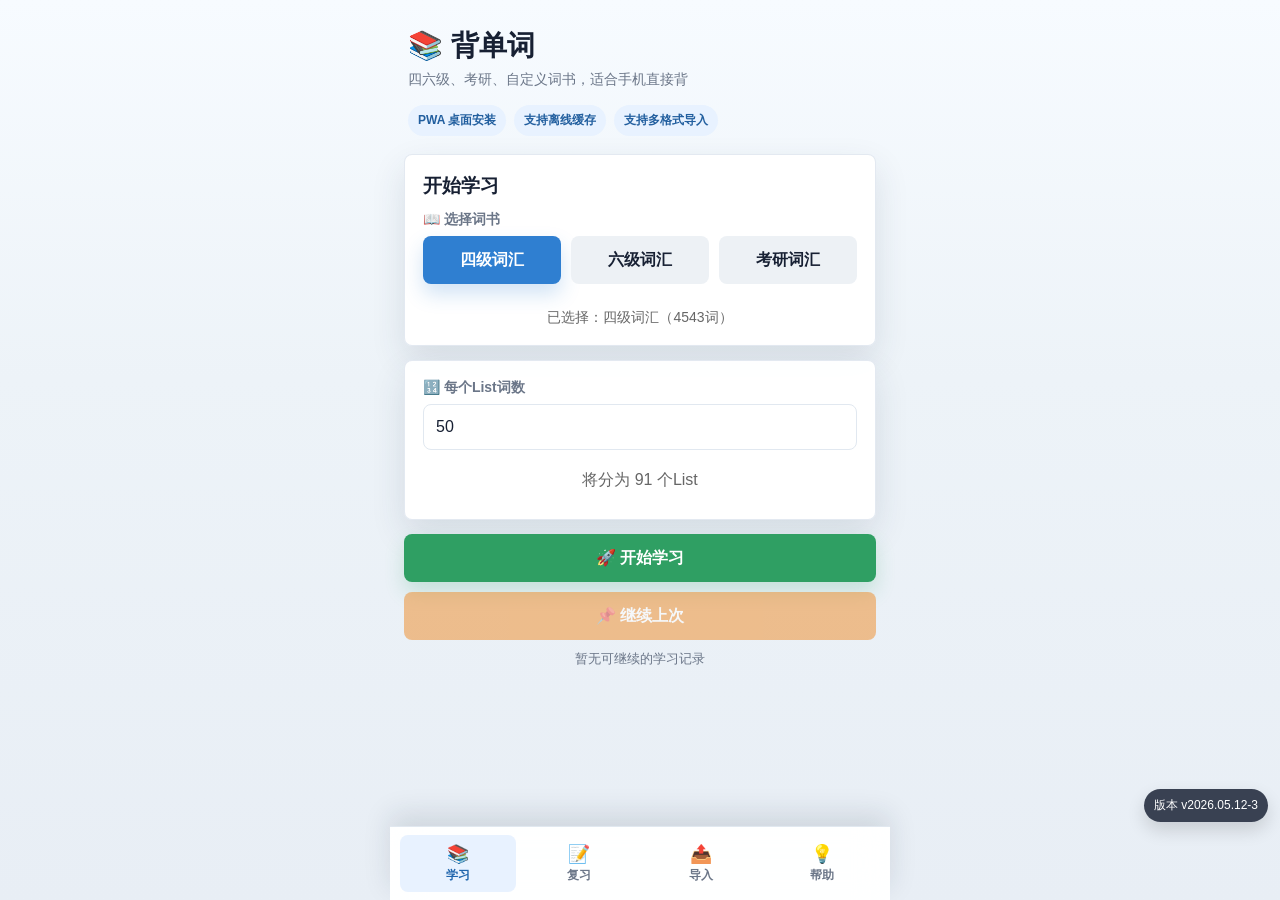
==== commit 37831e98: "feat: add speech voice selector" ====
--- a/index.html
+++ b/index.html
@@ -83,6 +83,16 @@
 
                 <section class="home-section" id="home-tab-help">
                     <div class="card">
+                        <h2 class="home-section-title">朗读设置</h2>
+                        <label>🔊 英文朗读声音</label>
+                        <select id="voice-select" onchange="selectSpeechVoice(this.value)">
+                            <option value="">自动选择</option>
+                        </select>
+                        <button class="btn btn-secondary" type="button" onclick="previewSelectedVoice()">试听当前声音</button>
+                        <div id="voice-info" class="resume-info">正在读取系统声音...</div>
+                    </div>
+
+                    <div class="card">
                         <h2 class="home-section-title">使用帮助</h2>
                         <label>📱 iPhone 使用提示</label>
                         <div class="tip-list">
--- a/style.css
+++ b/style.css
@@ -313,12 +313,30 @@
     border-radius: 8px;
     padding: 11px 12px;
 }
+.pw-example-head {
+    display: flex;
+    align-items: center;
+    justify-content: space-between;
+    gap: 10px;
+    margin-bottom: 6px;
+}
 .pw-example-label {
     color: #7b8795;
     font-size: 12px;
     font-weight: 800;
-    margin-bottom: 6px;
-}
+}
+.example-speak-btn {
+    flex: 0 0 auto;
+    width: 30px;
+    height: 30px;
+    border: 1px solid #cbdff6;
+    border-radius: 50%;
+    background: #eef6ff;
+    color: var(--primary);
+    font-size: 14px;
+    cursor: pointer;
+}
+.example-speak-btn:hover { background: #dcedff; }
 .pw-example-en {
     color: var(--text);
     font-size: 14px;
